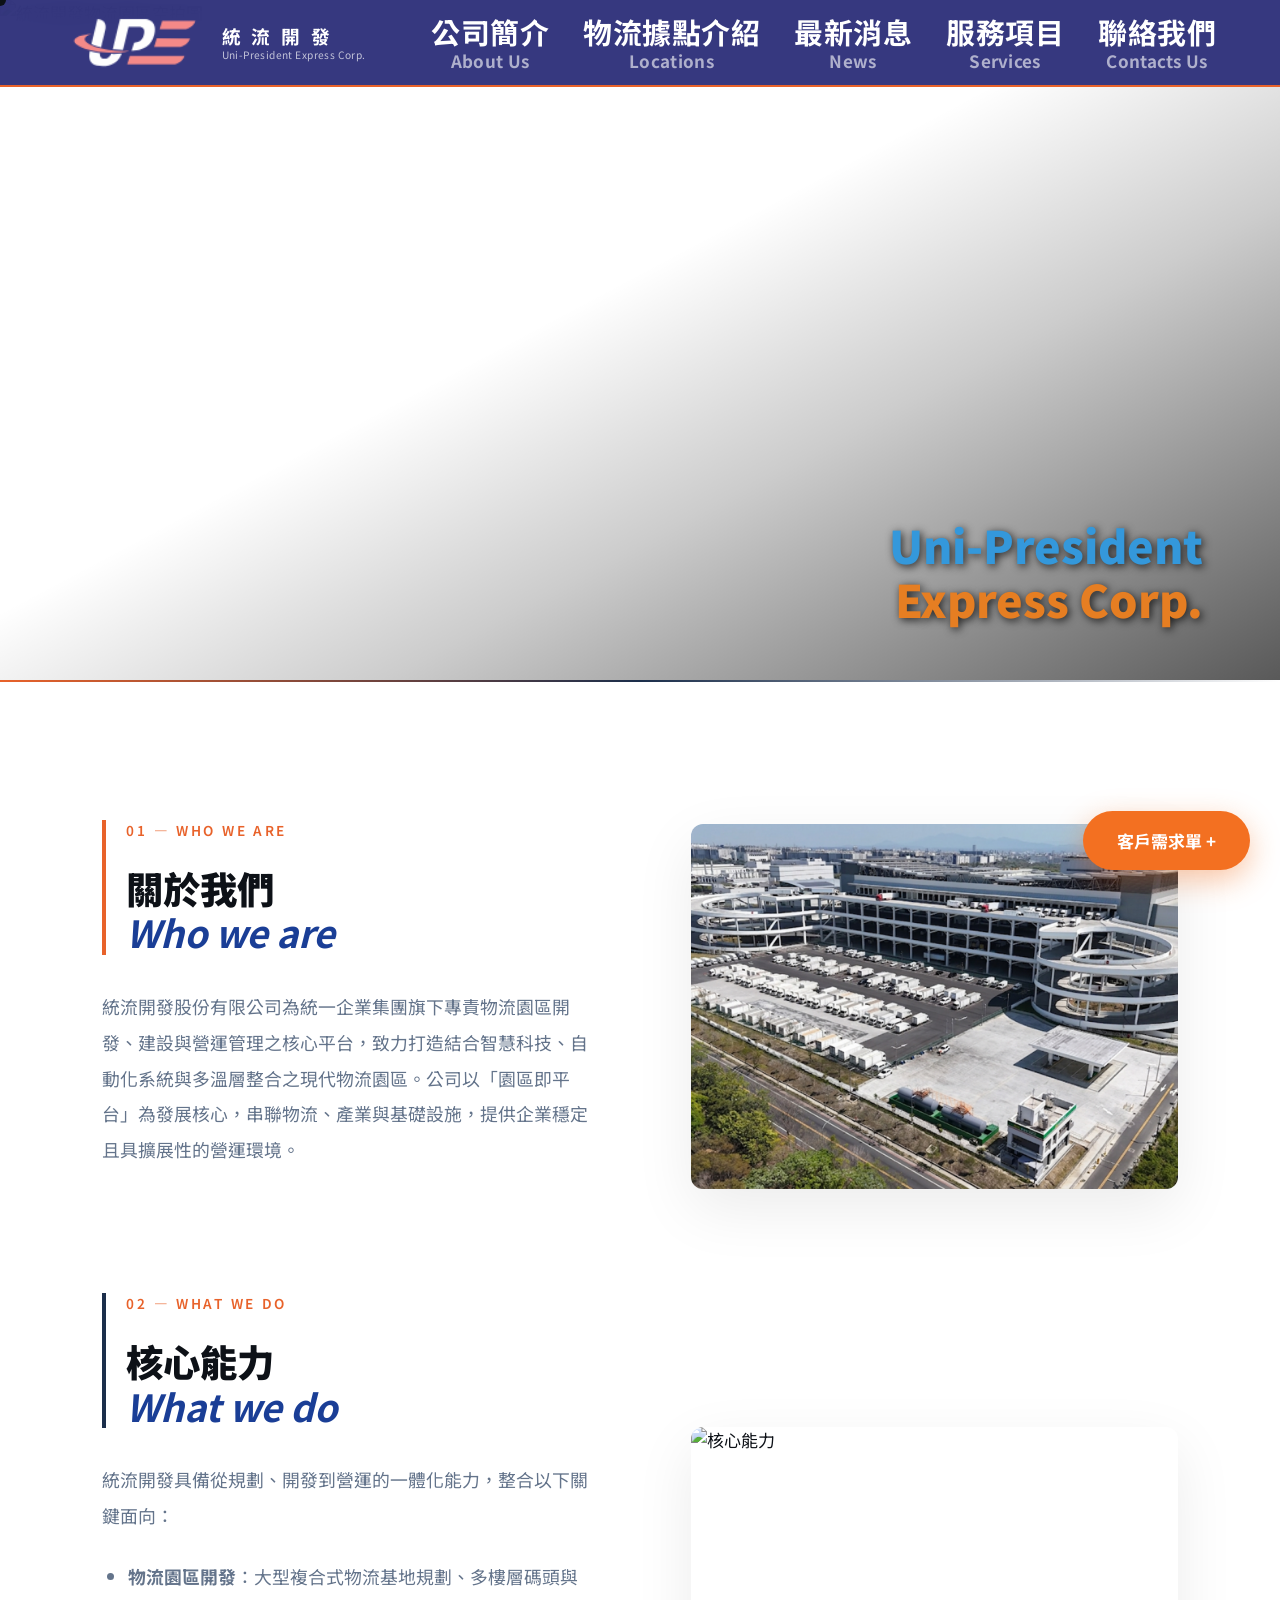
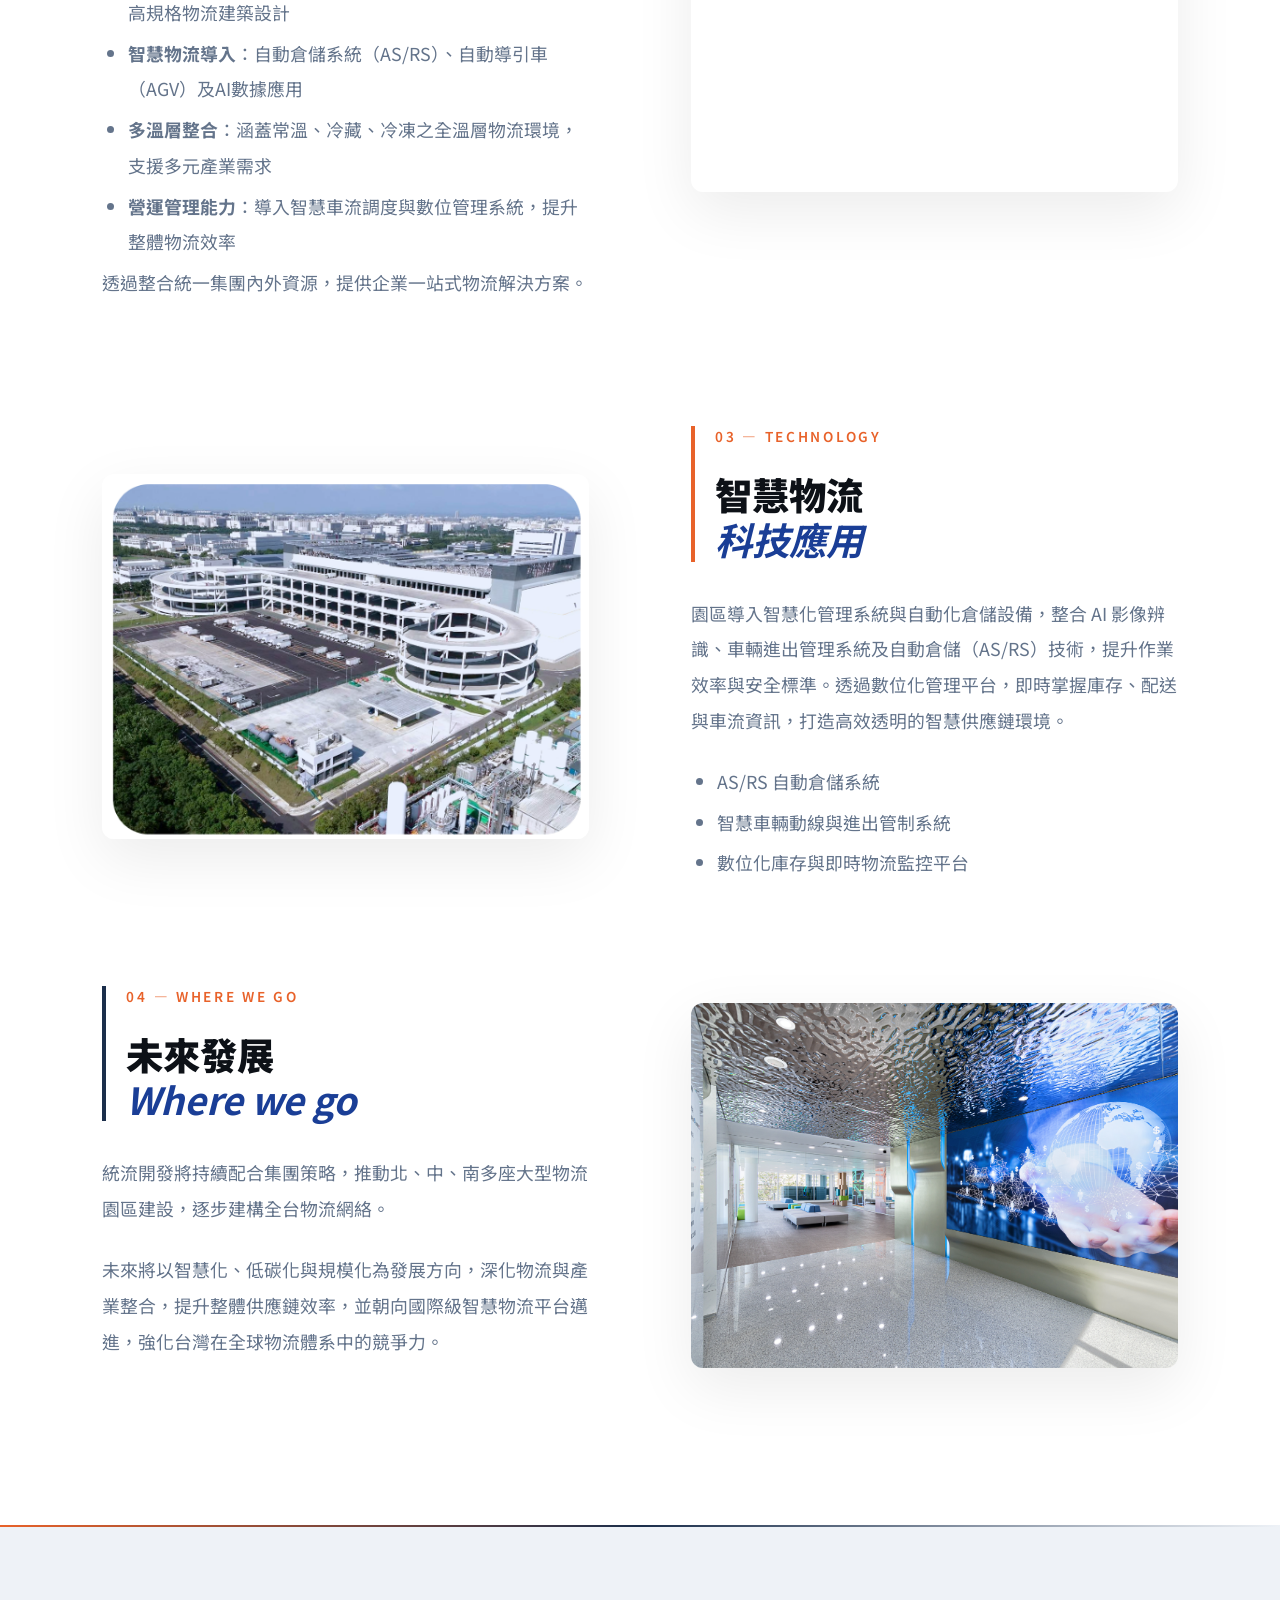
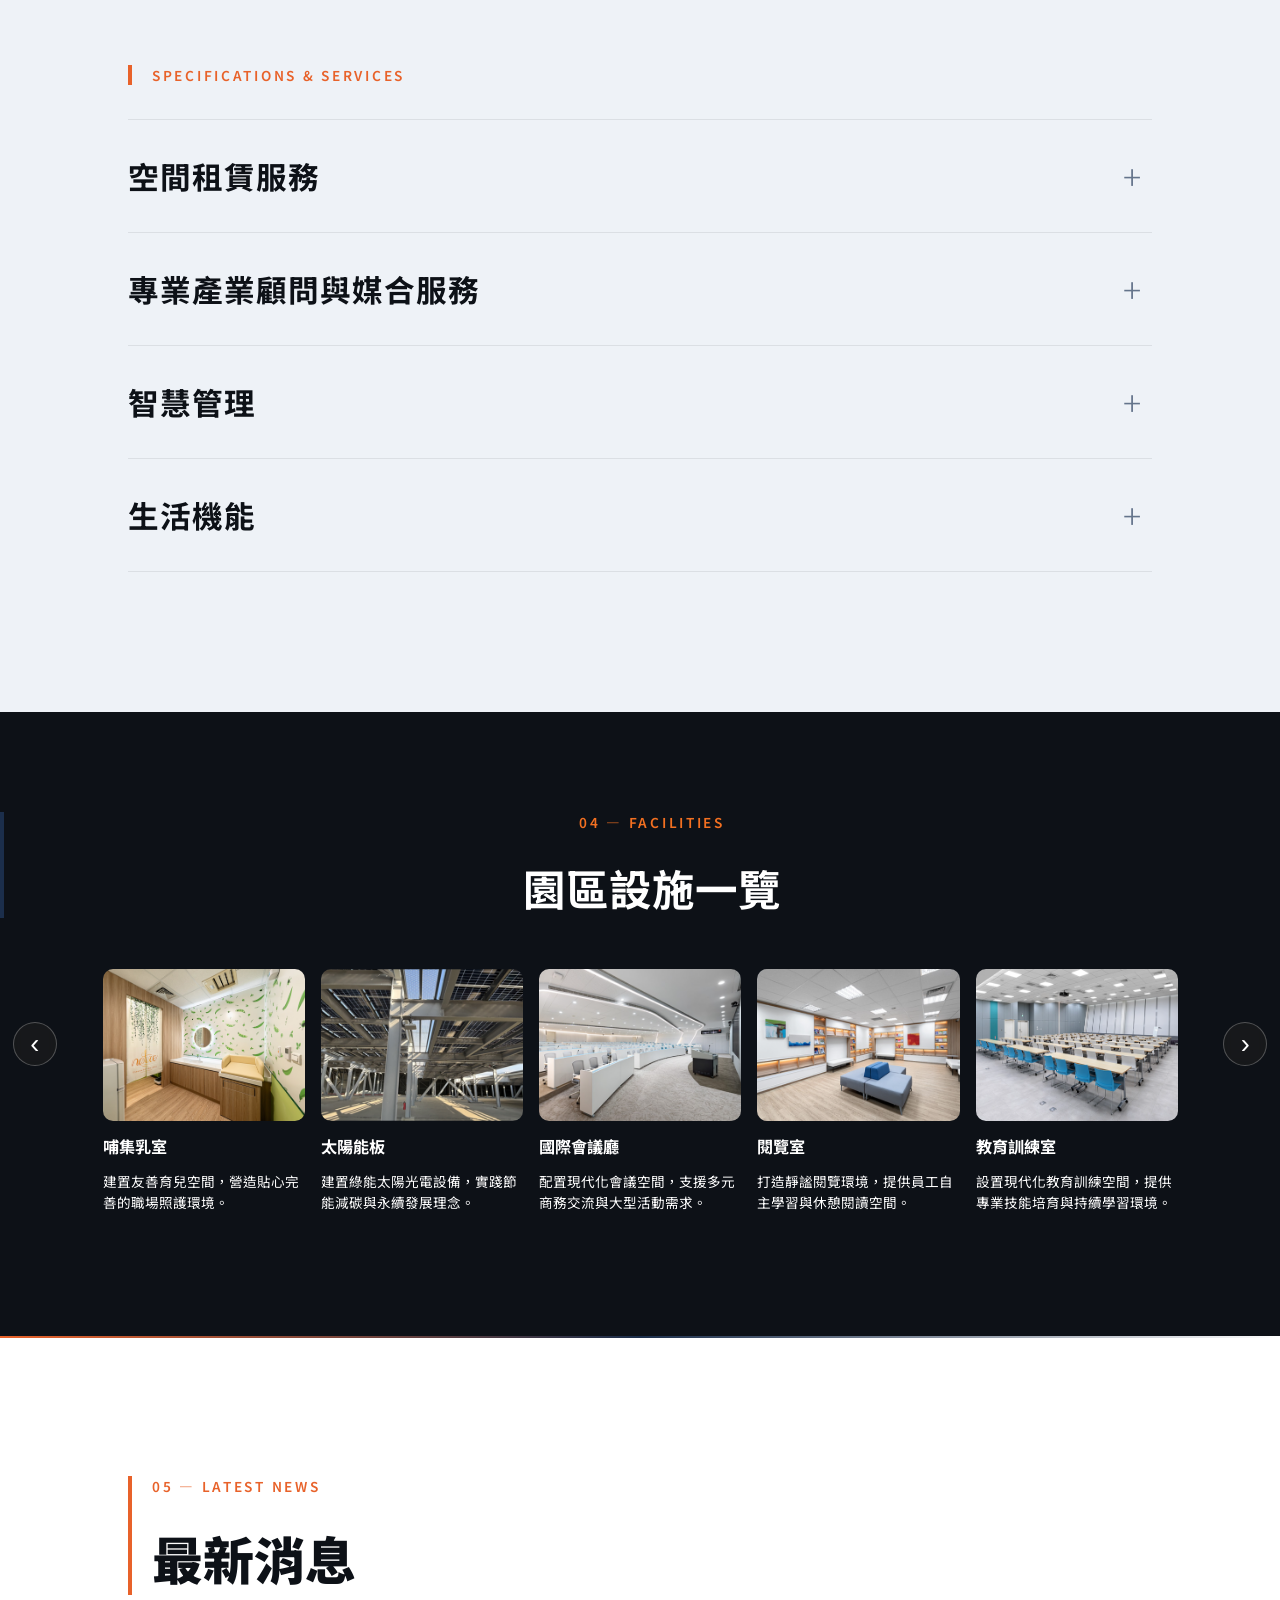
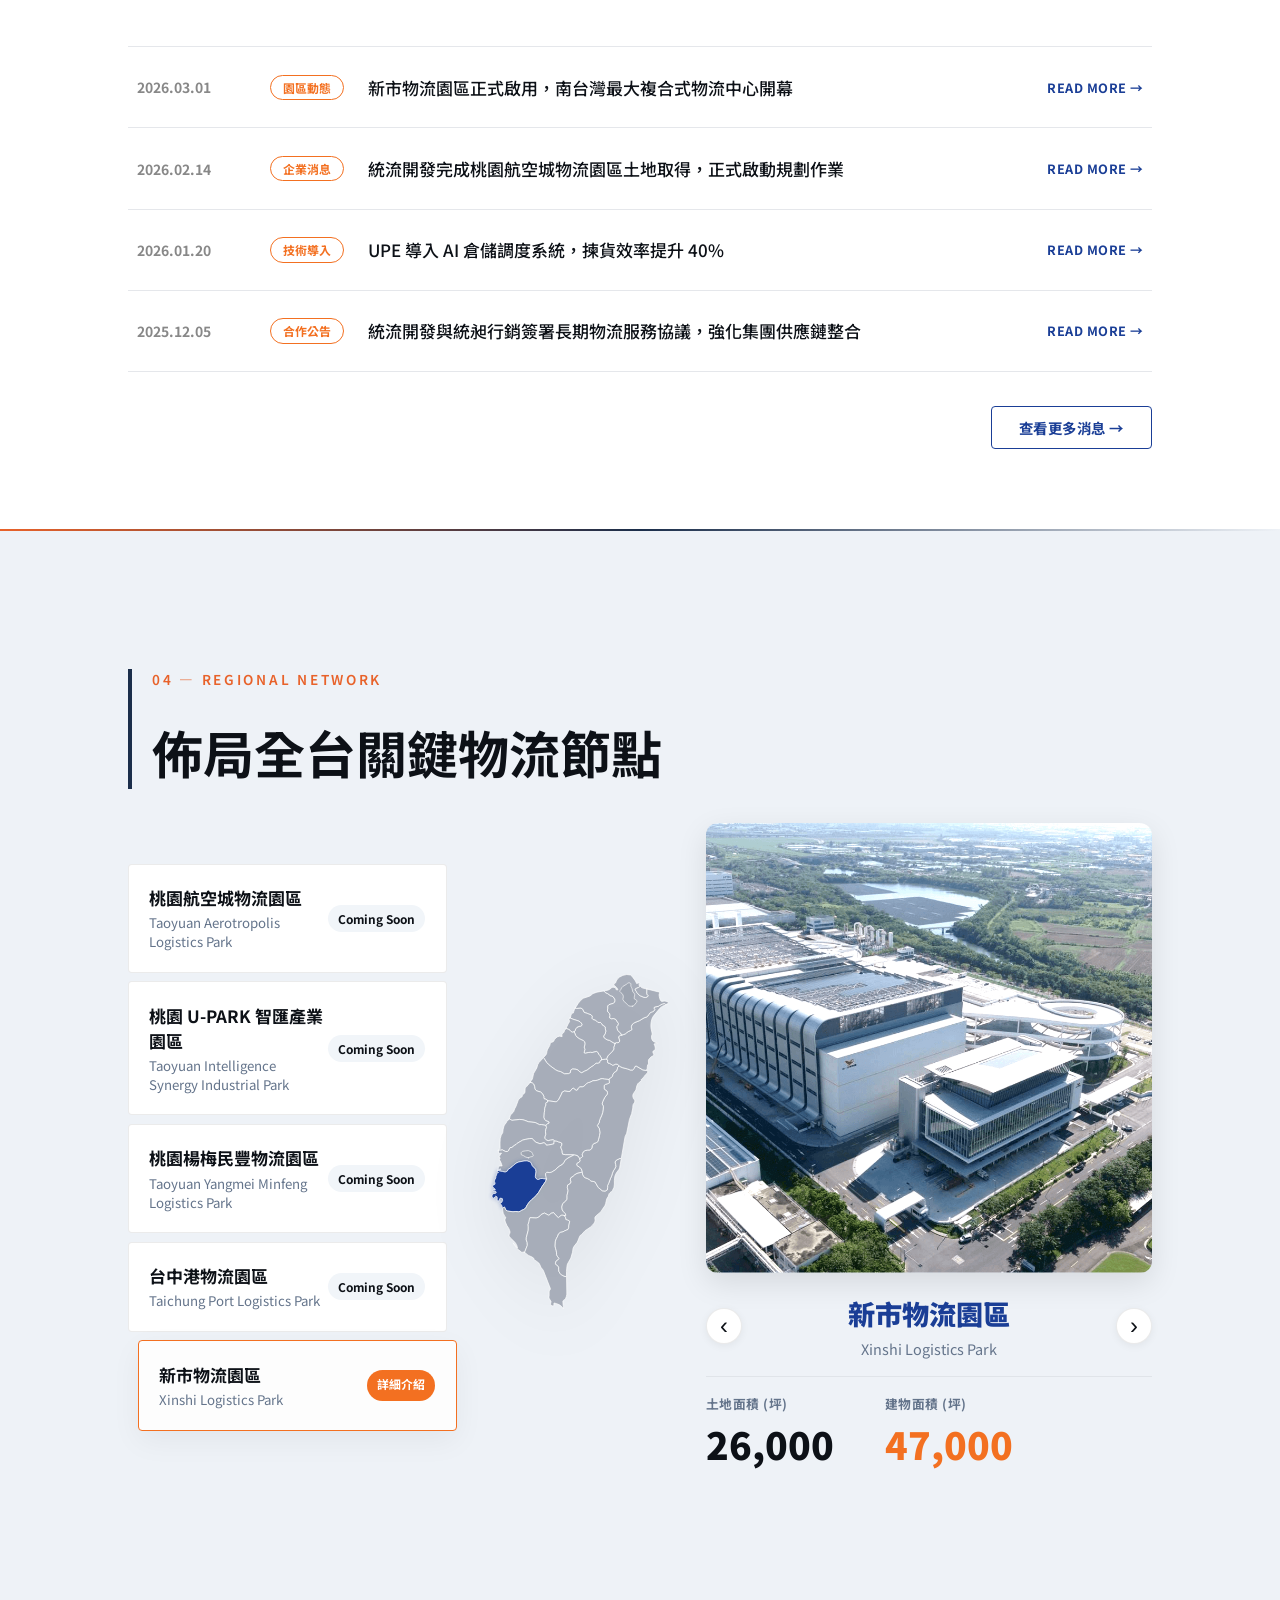
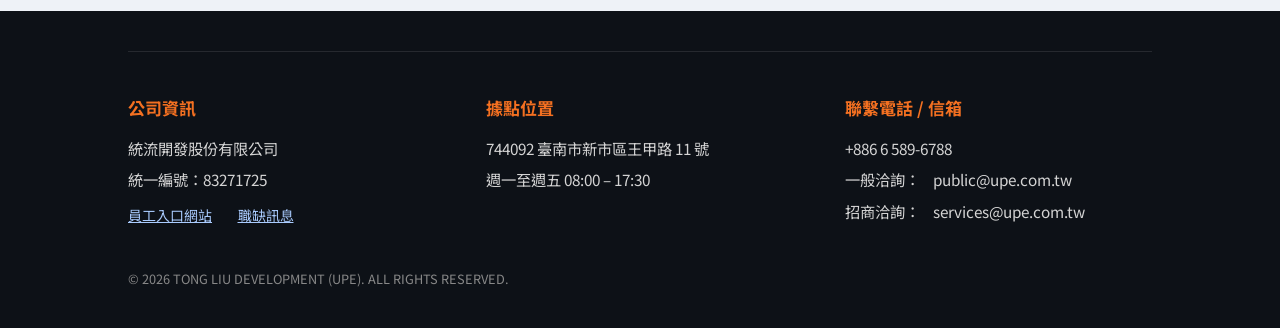
==== index.html @ 23292c6f "Hero: remove INTEGRATED LOGISTICS HUB title and left overlay Co-Authored-By: Claude Sonnet 4.6 <nore" ====
<!DOCTYPE html>
<html lang="zh-TW">
<head>
    <meta charset="UTF-8">
    <meta name="viewport" content="width=device-width, initial-scale=1.0">
    <title>統流開發 | TONG LIU LOGISTICS - 智慧物流地產領航者</title>
    <link rel="preconnect" href="https://fonts.googleapis.com">
    <link rel="preconnect" href="https://fonts.gstatic.com" crossorigin>
    <link href="https://fonts.googleapis.com/css2?family=Noto+Sans+TC:wght@300;400;500;700;900&display=swap" rel="stylesheet">
    <link rel="stylesheet" href="style.css">
</head>
<body>

    <div id="custom-cursor"></div>

    <nav>
        <div class="logo-container">
            <img src="images/logo2.png" alt="統流開發 UPE" class="logo-img">
            <div class="logo-text">
                <span class="logo-zh">統 流 開 發</span>
                <span class="logo-en">Uni-President Express Corp.</span>
            </div>
        </div>
        <div class="nav-menu" id="nav-menu">
            <a href="#about"><span class="nav-zh">公司簡介</span><span class="nav-en">About Us</span></a>
            <a href="#locations"><span class="nav-zh">物流據點介紹</span><span class="nav-en">Locations</span></a>
            <a href="#news"><span class="nav-zh">最新消息</span><span class="nav-en">News</span></a>
            <a href="#tech"><span class="nav-zh">服務項目</span><span class="nav-en">Services</span></a>
            <a href="#contact"><span class="nav-zh">聯絡我們</span><span class="nav-en">Contacts Us</span></a>
        </div>
        <button id="nav-toggle" class="nav-toggle" aria-label="開啟選單">
            <span></span>
            <span></span>
            <span></span>
        </button>
    </nav>

    <a href="https://forms.gle/your-google-sheet-link" target="_blank" class="floating-contact">客戶需求單 +</a>

    <main>
        <!-- 1. Hero — Full-Viewport Image + Right Title + Bottom Info Box -->
        <section class="hero">
            <img class="hero-bg" src="images/首頁大圖.png" alt="統流開發物流園區空拍圖">
            <div class="hero-overlay"></div>
            <!-- 品牌名：右下角 -->
            <div class="hero-brand reveal-up">
                <span class="hero-brand-uni">Uni-President</span>
                <span class="hero-brand-express">Express Corp.</span>
            </div>
        </section>

        <!-- 2. About — Editorial Alternating Left/Right Sections -->
        <section id="about">
            <div class="section-divider"></div>
            <div class="editorial-section editorial-01 reveal-up">
                <div class="editorial-text">
                    <div class="section-header sh-orange">
                        <span class="section-tag">01 — WHO WE ARE</span>
                        <h2>關於我們<br><span class="editorial-accent">Who we are</span></h2>
                    </div>
                    <p>統流開發股份有限公司為統一企業集團旗下專責物流園區開發、建設與營運管理之核心平台，致力打造結合智慧科技、自動化系統與多溫層整合之現代物流園區。公司以「園區即平台」為發展核心，串聯物流、產業與基礎設施，提供企業穩定且具擴展性的營運環境。</p>
                </div>
                <div class="editorial-image">
                    <img src="images/關於我們.png" alt="關於我們">
                </div>
            </div>

            <!-- 03 — 智慧整合物流園區 (text-left, image-right) -->
            <div class="editorial-section editorial-01 reveal-up" style="transition-delay:0.3s;">
                <div class="editorial-text">
                    <div class="section-header sh-blue">
                        <span class="section-tag">02 — WHAT WE DO</span>
                        <h2>核心能力<br><span class="editorial-accent">What we do</span></h2>
                    </div>
                    <p>統流開發具備從規劃、開發到營運的一體化能力，整合以下關鍵面向：</p>
                    <ul class="editorial-list">
                        <li><strong>物流園區開發</strong>：大型複合式物流基地規劃、多樓層碼頭與高規格物流建築設計</li>
                        <li><strong>智慧物流導入</strong>：自動倉儲系統（AS/RS）、自動導引車（AGV）及AI數據應用</li>
                        <li><strong>多溫層整合</strong>：涵蓋常溫、冷藏、冷凍之全溫層物流環境，支援多元產業需求</li>
                        <li><strong>營運管理能力</strong>：導入智慧車流調度與數位管理系統，提升整體物流效率</li>
                    </ul>
                    <p>透過整合統一集團內外資源，提供企業一站式物流解決方案。</p>
                </div>
                <div class="editorial-image">
                    <img src="images/核心能力.png" alt="核心能力">
                </div>
            </div>

            <!-- 04 — 智慧物流科技應用 (image-left, text-right) -->
            <div class="editorial-section editorial-02 reveal-up" style="transition-delay:0.3s;">
                <div class="editorial-image">
                    <img src="images/智慧物流科技應用.png" alt="智慧物流科技應用">
                </div>
                <div class="editorial-text">
                    <div class="section-header sh-orange">
                        <span class="section-tag">03 — TECHNOLOGY</span>
                        <h2>智慧物流<br><span class="editorial-accent">科技應用</span></h2>
                    </div>
                    <p>園區導入智慧化管理系統與自動化倉儲設備，整合 AI 影像辨識、車輛進出管理系統及自動倉儲（AS/RS）技術，提升作業效率與安全標準。透過數位化管理平台，即時掌握庫存、配送與車流資訊，打造高效透明的智慧供應鏈環境。</p>
                    <ul class="editorial-list">
                        <li>AS/RS 自動倉儲系統</li>
                        <li>智慧車輛動線與進出管制系統</li>
                        <li>數位化庫存與即時物流監控平台</li>
                    </ul>
                </div>
            </div>

            <!-- 05 — 永續與現代化設施 (text-left, image-right) -->
            <div class="editorial-section editorial-01 reveal-up" style="transition-delay:0.3s;">
                <div class="editorial-text">
                    <div class="section-header sh-blue">
                        <span class="section-tag">04 — WHERE WE GO</span>
                        <h2>未來發展<br><span class="editorial-accent">Where we go</span></h2>
                    </div>
                    <p>統流開發將持續配合集團策略，推動北、中、南多座大型物流園區建設，逐步建構全台物流網絡。</p>
                    <p>未來將以智慧化、低碳化與規模化為發展方向，深化物流與產業整合，提升整體供應鏈效率，並朝向國際級智慧物流平台邁進，強化台灣在全球物流體系中的競爭力。</p>
                </div>
                <div class="editorial-image">
                    <img src="images/未來發展.jpg" alt="未來發展">
                </div>
            </div>
        </section>

        <!-- 3. Philosophy — Accordion Specs List -->
        <section id="philosophy" class="accordion-section reveal-up">
            <div class="section-divider"></div>
            <div class="section-header sh-orange">
                <span class="section-tag">SPECIFICATIONS & SERVICES</span>
            </div>
            <div class="accordion-list">
                <div class="accordion-item">
                    <button class="accordion-header" type="button">
                        <span class="accordion-title">空間租賃服務</span>
                        <span class="accordion-icon">+</span>
                    </button>
                    <div class="accordion-body">
                        <ul class="editorial-list">
                            <li><strong>高規格倉儲空間：</strong>常溫、冷鏈、全溫層物流、自動化倉儲系統。</li>
                            <li><strong>企業辦公場域：</strong>行政總部、商務中心、辦公室。</li>
                        </ul>
                    </div>
                </div>
                <div class="accordion-item">
                    <button class="accordion-header" type="button">
                        <span class="accordion-title">專業產業顧問與媒合服務</span>
                        <span class="accordion-icon">+</span>
                    </button>
                    <div class="accordion-body">
                        <ul class="editorial-list">
                            <li><strong>建設諮詢顧問：</strong>廠辦營造規劃、諮詢。</li>
                            <li><strong>物流資源媒合：</strong>第三方物流服務。</li>
                            <li><strong>一站式建置顧問：</strong>客製化倉儲需求媒合可使用倉儲。</li>
                        </ul>
                    </div>
                </div>
                <div class="accordion-item">
                    <button class="accordion-header" type="button">
                        <span class="accordion-title">智慧管理</span>
                        <span class="accordion-icon">+</span>
                    </button>
                    <div class="accordion-body">
                        <ul class="editorial-list">
                            <li><strong>智慧通行：</strong>全區導入 AI 車牌辨識系統，確保物流運輸高效流暢。</li>
                            <li><strong>智能監管：</strong>數位化中控系統，即時掌控園區每一處安全細節。</li>
                            <li><strong>綠色移動：</strong>配置電動車停車格。</li>
                            <li><strong>再生電力：</strong>太陽能板設置，邁向能源轉型目標。</li>
                        </ul>
                    </div>
                </div>
                <div class="accordion-item">
                    <button class="accordion-header" type="button">
                        <span class="accordion-title">生活機能</span>
                        <span class="accordion-icon">+</span>
                    </button>
                    <div class="accordion-body">
                        <ul class="editorial-list">
                            <li><strong>活力食尚：</strong>環境優美員工生活區、閱覽室、運動休閒室。</li>
                            <li><strong>24H 便利補給：</strong>7-11 超商、智販機。</li>
                            <li><strong>會議室：</strong>多功能會議空間。</li>
                        </ul>
                    </div>
                </div>
            </div>
        </section>

        <!-- 5. Facility Carousel -->
        <section id="tech" class="tech-gallery">
            <div class="section-header sh-blue">
                <span class="section-tag">04 — FACILITIES</span>
                <h2>園區設施一覽</h2>
            </div>
            <div class="facility-carousel">
                <button class="fac-nav fac-prev" type="button" id="facPrev" aria-label="上一張">&#8249;</button>
                <div class="facility-viewport">
                    <div class="facility-track" id="facilityTrack">
                        <div class="facility-slide">
                            <img src="images/員工生活區.png" alt="員工生活區">
                            <h4>員工生活區</h4>
                            <p>打造寬敞舒適共享餐飲空間，滿足園區員工多元用餐與休憩需求。</p>
                        </div>
                        <div class="facility-slide">
                            <img src="images/哺集乳室.png" alt="哺集乳室">
                            <h4>哺集乳室</h4>
                            <p>建置友善育兒空間，營造貼心完善的職場照護環境。</p>
                        </div>
                        <div class="facility-slide">
                            <img src="images/太陽能板.png" alt="太陽能板">
                            <h4>太陽能板</h4>
                            <p>建置綠能太陽光電設備，實踐節能減碳與永續發展理念。</p>
                        </div>
                        <div class="facility-slide">
                            <img src="images/國際會議廳.png" alt="國際會議廳">
                            <h4>國際會議廳</h4>
                            <p>配置現代化會議空間，支援多元商務交流與大型活動需求。</p>
                        </div>
                        <div class="facility-slide">
                            <img src="images/閱覽室.png" alt="閱覽室">
                            <h4>閱覽室</h4>
                            <p>打造靜謐閱覽環境，提供員工自主學習與休憩閱讀空間。</p>
                        </div>
                        <div class="facility-slide">
                            <img src="images/教育訓練室.png" alt="教育訓練室">
                            <h4>教育訓練室</h4>
                            <p>設置現代化教育訓練空間，提供專業技能培育與持續學習環境。</p>
                        </div>
                    </div>
                </div>
                <button class="fac-nav fac-next" type="button" id="facNext" aria-label="下一張">&#8250;</button>
            </div>
        </section>

        <!-- NEWS — Latest News -->
        <section id="news" class="news-section">
            <div class="section-divider"></div>
            <div class="section-header sh-orange">
                <span class="section-tag">05 — LATEST NEWS</span>
                <h2 class="news-heading reveal-up">最新消息</h2>
            </div>
            <ul class="news-list">
                <li class="news-item reveal-up">
                    <a href="news.html#n1" class="news-row">
                        <span class="news-date">2026.03.01</span>
                        <span class="news-tag-pill">園區動態</span>
                        <span class="news-title">新市物流園區正式啟用，南台灣最大複合式物流中心開幕</span>
                        <span class="news-link">READ MORE →</span>
                    </a>
                </li>
                <li class="news-item reveal-up" style="transition-delay:0.05s;">
                    <a href="news.html#n2" class="news-row">
                        <span class="news-date">2026.02.14</span>
                        <span class="news-tag-pill">企業消息</span>
                        <span class="news-title">統流開發完成桃園航空城物流園區土地取得，正式啟動規劃作業</span>
                        <span class="news-link">READ MORE →</span>
                    </a>
                </li>
                <li class="news-item reveal-up" style="transition-delay:0.10s;">
                    <a href="news.html#n3" class="news-row">
                        <span class="news-date">2026.01.20</span>
                        <span class="news-tag-pill">技術導入</span>
                        <span class="news-title">UPE 導入 AI 倉儲調度系統，揀貨效率提升 40%</span>
                        <span class="news-link">READ MORE →</span>
                    </a>
                </li>
                <li class="news-item reveal-up" style="transition-delay:0.15s;">
                    <a href="news.html#n4" class="news-row">
                        <span class="news-date">2025.12.05</span>
                        <span class="news-tag-pill">合作公告</span>
                        <span class="news-title">統流開發與統昶行銷簽署長期物流服務協議，強化集團供應鏈整合</span>
                        <span class="news-link">READ MORE →</span>
                    </a>
                </li>
            </ul>
            <div class="news-more-wrap">
                <a href="news.html" class="news-more-btn">查看更多消息 →</a>
            </div>
        </section>

        <!-- 6. Locations (moved: after tech, before links) -->
        <section id="locations">
            <div class="section-divider"></div>
            <div class="section-header sh-blue">
                <span class="section-tag">04 — Regional Network</span>
                <h2 class="reveal-up" style="font-size:3rem;margin-top:0.5rem;margin-bottom:2rem;">佈局全台關鍵物流節點</h2>
            </div>

            <div class="locations-container">
                <!-- 左欄：園區列表 -->
                <div class="location-list reveal-up">
                    <div class="park-card" data-region="north" data-city="taoyuan">
                        <div class="park-name">
                            <h4>桃園航空城物流園區</h4>
                            <span class="park-en">Taoyuan Aerotropolis Logistics Park</span>
                        </div>
                        <div class="badge">Coming Soon</div>
                    </div>
                    <div class="park-card" data-region="north" data-city="taoyuan">
                        <div class="park-name">
                            <h4>桃園 U-PARK 智匯產業園區</h4>
                            <span class="park-en">Taoyuan Intelligence Synergy Industrial Park</span>
                        </div>
                        <div class="badge">Coming Soon</div>
                    </div>
                    <div class="park-card" data-region="north" data-city="taoyuan">
                        <div class="park-name">
                            <h4>桃園楊梅民豐物流園區</h4>
                            <span class="park-en">Taoyuan Yangmei Minfeng Logistics Park</span>
                        </div>
                        <div class="badge">Coming Soon</div>
                    </div>
                    <div class="park-card" data-region="central" data-city="taichun">
                        <div class="park-name">
                            <h4>台中港物流園區</h4>
                            <span class="park-en">Taichung Port Logistics Park</span>
                        </div>
                        <div class="badge">Coming Soon</div>
                    </div>
                    <a href="#park-detail-section" class="park-card active" data-region="south" data-city="tainan">
                        <div class="park-name">
                            <h4>新市物流園區</h4>
                            <span class="park-en">Xinshi Logistics Park</span>
                        </div>
                        <div class="badge highlight">詳細介紹</div>
                    </a>
                </div>

                <!-- 中欄：台灣地圖 -->
                <div class="map-wrapper reveal-up" style="transition-delay:0.2s;">
                    <svg id="taiwan-svg" viewBox="460 260 400 710" xmlns="http://www.w3.org/2000/svg">
                        <!-- 桃園市 -->
                        <path class="region-path north" data-region="north" data-city="taoyuan" data-id="TWTAO" d="M657.2 325.1l6.4-10.3 5-5.9 5.2-4.4 13.2-4.4 3.1-1.9 2.7-2.4 3.3-1.8 6.4-2.3 14.5-2.6 3 3.3 4.6 2.2 3.4 2.2 2.3 2.1 2.9 0.7 3.1 1.6 3.7 5.4 0.3 2.9-0.7 3-2.4 2.5-9.4 2.8-2.7 2.9 0.2 4.5-0.8 4.1 0.8 3.7 3.8 3.7 0.8 3.7-1 4.8 3.7 2.1 5.3-0.3 3.7 1.4 6 8.9-1 3.8-2.3 2.7 0.6 3.7 1 4.1 6.4 6 1.8 4-2.2 0.6-3.9 2.8 2.3 9-1.6 2.7-2.5 1-2.3-0.5-2.9 1.1-0.3 1.1-3.5-1.5-5.2-3-2.9-2.1-4-0.7-4.5-2.6-3.7-2.9-0.4-3.1 3.3-4.7 1.4-5.6-1.2-5.2-0.2-3.6-2.5-1.9-3.1-1.6-1.9-3.3-2.4-2.5-2.8 0.2-2.8-0.5-2.2-2.2-3-2.2-4.8-1.5-2.4-2.7 0.8-4.2-2.6-3-4.9-1.6-3-1.4-3.1-0.9-3.6-1.4-2.9-6.3-3.3-2.2-9.8 0.7-2.3-0.8z"/>
                        <path class="region-path north" data-region="north" data-id="TWHSQ" d="M657.2 325.1l2.3 0.8 9.8-0.7 3.3 2.2 2.9 6.3 3.6 1.4 3.1 0.9 3 1.4 4.9 1.6 2.6 3-0.8 4.2 2.4 2.7 4.8 1.5 3 2.2 2.2 2.2 2.8 0.5 2.8-0.2 2.4 2.5 1.9 3.3 3.1 1.6 2.5 1.9 0.2 3.6 1.2 5.2-1.4 5.6-3.3 4.7 0.4 3.1 3.7 2.9 4.5 2.6 4 0.7 2.9 2.1 5.2 3 3.5 1.5-1.7 4.7-1 3.4 0.4 3.2-2.7 4.2-10.1 10.2-3.1 7.5-2-0.5-7.7 0.7-0.5 0.4-0.5-3.5-3.3-5.6-2.3-2.4-1-3.1-3.6-2.9-9.1 2.3-3.4-0.4-4.9 0.4-5.5 1.5-3-0.7 0.7-3.7 0.9-3.3-0.7-2.9-0.7-2.1 0.7-2.3 0.5-2.4 0.3-2.8-0.6-3.8-2.7-2.4-8.8-4.2-4.3-3.2-2.8-3.2-3.2-8 1.8-2.2 1.6-4.1 2.5-3.1 4.2-1.7 3.7-0.6 1.7-1 0.7-2.7-1.3-2.6-2.8-2.8-3.9-2-10.9-3.5-6-2.6 0.1-0.1 1.1-1.6 0.4-2.7 0.6-2.1 1.5-2.1 1.9-1.6 1.8-0.6-0.1-0.9 0.5-2.1 1.6-4.4 1.5-2.3z"/>
                        <path class="region-path north" data-region="north" data-id="TWHSZ" d="M646.3 345.6l6 2.6 10.9 3.5 3.9 2 2.8 2.8 1.3 2.6-0.7 2.7-1.7 1-3.7 0.6-4.2 1.7-2.5 3.1-1.6 4.1-1.8 2.2-0.2 0.2-3.3 0.8-3.1-1.3-2-2.7-3-1.9-5-1.9 0.8-3 4-8.2 1.6-2.1 0.5-1.2 0-1.2-0.5-1.3-0.8-1.6 1.1-2.2 1.2-1.3z"/>
                        <path class="region-path central" data-region="central" data-id="TWMIA" d="M655 374.5l3.2 8 2.8 3.2 4.3 3.2 8.8 4.2 2.7 2.4 0.6 3.8-0.3 2.8-0.5 2.4-0.7 2.3 0.7 2.1 0.7 2.9-0.9 3.3-0.7 3.7 3 0.7 5.5-1.5 4.9-0.4 3.4 0.4 9.1-2.3 3.6 2.9 1 3.1 2.3 2.4 3.3 5.6 0.5 3.5-2.7 1.9-1.3 4-3.5 1.5-3.9-0.1-3 2.2-3.3 3.1-4.2 2.4-8.4 6.6-4.9 2-6.4 3.5-3.9-1.6-3.6-4-4.4-1.7-7.1-0.6-4 2.4-0.6 5.3-3.7 2-8.8 0.5-8.4-4.8-4.7-0.9-5.3-2.6-10.9-8-4.5-3.9-3.4-3.6-6.6-10.3 5.2-5.8 1.3-2.9 0.7-4.8 1.5-4 4.3-7.5 1.2-4.5 1.1-2 4.8-1.4 1.4-1.5 0.8-1.9 1-1.8 3-3.2 3.4-2.4 4-1.1 5.2 1-0.7-3.9 1.9-2.7 2.7-2.7 1.3-4.2 0.6-1.3 2.6-1.3 0.3-0.9 5 1.9 3 1.9 2 2.7 3.1 1.3 3.3-0.8 0.2-0.2z"/>
                        <!-- 台中市 -->
                        <path class="region-path central" data-region="central" data-city="taichun" data-id="TWTXG" d="M712.3 433.2l0.5-0.4 7.7-0.7 2 0.5 2.6 0.8-0.5 4 1.1 2.6 3.5 0.8 3.2 1.9 2.7 1.8 2.8-0.4 3.4-1.7 3.6 0 4.2 3.4-3.4 3.5-0.3 3-1.7 4.5-5.4 3.4-2.2 3.6-0.9 3.7-2.2 2.7-2.5 1.3-0.9 1.4-2 1.5-9.6-0.9-3.4-0.8-3.4 0.2-8 3.2-4.5 0.7-4.4 0.2-6.4 3.3-3.2 0.6-3.6 2.1-5.7 5.5-3.6 1.4-4.8-0.1-3.4 2.8-1.9 3.9-2.5 0.7-6.4-4.8-2.2 1.4-4.2 5.5-4.3 0.2-7.3-1.1-4.6 2.2-2.7 6.1-5.4 10.4-3.6 3.4-3 0.5-13-1.8-3-0.1-0.1-1-3.9-2.6-3.1-0.5-0.9-2.5 0-2.8-1.4-2.9-2.3-3.6-3.2-2.6-8.5-2.5-3.3-3.9-0.7-5.5-1.9-4.6-2.9-2.5-4.2-1.3 0.5-0.6 0.5-2.4 2.4-1.9 1.6-4.7 1.9-8.8 6.7-11.7 2.1-7.1 2.4-4 9.6-10.6 6.6 10.3 3.4 3.6 4.5 3.9 10.9 8 5.3 2.6 4.7 0.9 8.4 4.8 8.8-0.5 3.7-2 0.6-5.3 4-2.4 7.1 0.6 4.4 1.7 3.6 4 3.9 1.6 6.4-3.5 4.9-2 8.4-6.6 4.2-2.4 3.3-3.1 3-2.2 3.9 0.1 3.5-1.5 1.3-4 2.7-1.9z"/>
                        <path class="region-path central" data-region="central" data-id="TWCHA" d="M563.1 480.3l4.2 1.3 2.9 2.5 1.9 4.6 0.7 5.5 3.3 3.9 8.5 2.5 3.2 2.6 2.3 3.6 1.4 2.9 0 2.8 0.9 2.5 3.1 0.5 3.9 2.6 0.1 1 0 2.6-3.1 1.1-0.9 2.1 0.4 2.9-1.4 3.3-1.2 3.9-0.1 4.1-0.8 4.7-0.7 9.7 1.5 4.5 2.6 2.4 2.8 1 4.1 2.1-0.7 2.5-2.8 1.1-1.8 1.7-1.7 1.1-0.7 0.5-8.7-1.7-4.2 0.1-8.7-4.4-14.2-1.6-8.4-3.2-4.8-1.3-5.4-0.3-15.9 1.9-5.5-3.2 0.6-1 1.1-5.1 0.9-2.1 5.1-4.9 1.5-2.1 1.9-5.6 3-5.6 4.2-11.6 1.9-3.3 2.2-2.2 1.8-1.2 1.5-0.8 1.2-1 0.4-2.2 0.9-2 3.7-2.9 0.8-2.2 0.4-7.2 0.7-2 1.9-1.9 8.2-9.5z"/>
                        <path class="region-path central" data-region="central" data-id="TWYUN" d="M519.2 556.7l5.5 3.2 15.9-1.9 5.4 0.3 4.8 1.3 8.4 3.2 14.2 1.6 8.7 4.4 4.2-0.1 8.7 1.7 0.7-0.5 1.4 5.2-1.5 3.4-0.7 5.2 0.7 5.5-1.3 3.7-0.7 4.2 2.8 3.4 4.2 1.8 4.9-1.5 6-0.6 1.9 2.5-0.4 0-0.3 3.6 0 2.5-2.8 0.9-8.4 1.7-4.6 0.5-1.7-2.9-3.4-2.4-6 1.7-2.7 0.4-9.1-3.3-3.6-4.2-3.8-3.4-4.9 0.3-9.1 1.7-5.2 1.4-11.8 6.8-2.7 2.7-3.2 1.7-5 4.1-3.9 0.6-1.4 2.2-1.3 3.5-2.8 2.3-4.4-0.1-6-3.3-7.6 0.8-0.1 0.1-0.7 0 3.4-3.7-0.2-11.8 0.5-8.9 2-7 3.2-5.6 0.9-7.2 1.7-6.3 0.9-2.2 4.4-5.8 0.7-2 0.6-1.1 4-3.1 0.6-1.2z"/>
                        <path class="region-path south" data-region="south" data-id="TWCYQ" d="M496.5 622.6l0.7 0 0.1-0.1 7.6-0.8 6 3.3 4.4 0.1 2.8-2.3 1.3-3.5 1.4-2.2 3.9-0.6 5-4.1 3.2-1.7 2.7-2.7 11.8-6.8 5.2-1.4 9.1-1.7 4.9-0.3 3.8 3.4 3.6 4.2 9.1 3.3 2.7-0.4 6-1.7 3.4 2.4 1.7 2.9 4.6-0.5 8.4-1.7 2.8-0.9 0-2.5 0.3-3.6 0.4 0 4.4 0.5 4.8 1.9 3 0.8 3.7 2.1-0.3 3.8-2.1 3.7 0.9 3.4 1.9 4.7 0.3 4.2 0.8 2.8 5.5 1 18.4 0.1 0.6 0.2-13.3 6.8-6.1 4.8-2.5 4.9-3.1 3.7-5.5 3.1-5.8 4.4-3.2 3.8-8.9 5.3-4.2 0.4-4.9-0.5-2.6 2.6-0.1 3.5 1 3.3 0.7 4.8-6-0.7-2.7-0.8-3.6 0.5-3.8 1.7-2.7 0-3.3-2.5-1.1-3.3 1.2-10.3-0.7-5.4-7.1-7.3-1.3-3.6-1.5-3.1-2.9-1.7-5.1-1.7-6.1 0.3-11 2.1-5.6 2.5-4.4 3.3-3.4 3.4-4.8 3.7-4.1 2.6-1.8 3.6-4.5 2-5.3-1.3-6.3-1-3.8-1.4 2.8-0.2 2.3-1 1 0.3-0.6-2.3-1.6 1.2-1.3-0.4-1.8-0.1 0-2.3 1.8-4.1 2.6-0.2 3.9 0-2.6-7.5-3.1-5.8 1.4-2.6 0-1.4-2.2-1.1 0.3-1.2 1.3-1.5 0.6-1.9 3-3.8-6.2 0.4-0.2-6.3z"/>
                        <!-- 台南市 -->
                        <path class="region-path south" data-region="south" data-city="tainan" data-id="TWTNN" d="M495.1 664.4l3.8 1.4 6.3 1 5.3 1.3 4.5-2 1.8-3.6 4.1-2.6 4.8-3.7 3.4-3.4 4.4-3.3 5.6-2.5 11-2.1 6.1-0.3 5.1 1.7 2.9 1.7 1.5 3.1 1.3 3.6 7.1 7.3 0.7 5.4-1.2 10.3 1.1 3.3 3.3 2.5 2.7 0 3.8-1.7 3.6-0.5 2.7 0.8 6 0.7-1.6 4.8-7.5 10.9-7.2 12.2-4.7 6-5.4 5.3-4.6 3.9-4.5 4.6-3.8 5.1-2.1 3.7-1.7 4-4.6 3.2-4.6 1.9-2.6 1.8-3 1.1-6.1-0.7-5.9 0.6-11.3-1.6-3.5-1.8-2.8-6.2-0.1-0.3-4.5 2.6-0.7-4.5-1.3-2.6-2.8-2.8 3.5-2.5 1.9-4.3-0.8-3.8-4.6-0.7-0.8 1.4-0.8 2.4-1.3 1.9-2.4-0.1-0.9-1.6 0.3-5-0.5-1.8-3-1.3-1.6 1.5-1.4 2.1-1.9 0.5-2.1-1.8-0.6-2.5 0.5-2.4 0.9-1.7 2.1-1.1 2.7-0.4 2.2-0.7 0.7-2.2-1-1.1-6.7-1.7 0-1.4 5.6 0-0.5-1.9-3.1-2.7-2-2.3 0.5-2.9 1.8-1 1.9-0.7 1-1.8-0.6-2.8-1-2.3 0.7-2.2 1-2.6 1.6-1.9-0.3-1.7 0.3-1.6 2.4-6.5 1.2-1.2 1.8-0.5-2.7-1.8 1.2-2.9z"/>
                        <path class="region-path south" data-region="south" data-id="TWKHH" d="M596.8 682.8l-0.7-4.8-1-3.3 0.1-3.5 2.6-2.6 4.9 0.5 4.2-0.4 8.9-5.3 3.2-3.8 5.8-4.4 5.5-3.1 3.1-3.7 2.5-4.9 6.1-4.8 13.3-6.8 3.2 0.7 4.2 1.6 3 4.2 0.5 1.5 1.4 4.2-2.2 3.5-4 1.8-1 2.3 0.7 2.9 4 2.6 4.6 3.7 2 5.5 0.2 1.8-11.2 2.8-4.7 2.9-2.9 2.8-5.6 3.7-0.6 4.1 1.6 4.3-1.9 3.5-5.3 2.9-0.7 5 1.6 7.1-2.2 9.5 0 8.1-3.1 4.2-6.2 5.3-1.7 7 1 5.9 2.2 3.3 4.4 4.6 0.9 3.5-2.8 0.4-3.8-0.7-3.1 0.2-6.1 4.8-4.3-4-5.4-6.4-5.2 1.3-4.8 4.3-9.4-4.8-6.8 3.2-4.6 5.1-5.7 2.1-12.9-0.8-1.3 3.5-0.9 5.2-1.9 5.7 0.4 5-0.1 6.9-4 15.3-0.2 5.1 2 5.4 0.3 5.9-5.8 14.8-1.9-0.8-1.1 0-1.4 0.5-1.5 0.1-9.4-7.4-8.8-12.4 9.2 11.1-1-5.2-1.6-2.9-1.2-2.3-3.8-4.4-6.5-6-2.5-3.1-1.2-3.4 1.6-3.3 0.8-3-1.1-4.1-1.9-4.1-3.6-5.5-3.3-7.4-0.7-3.3 0-2.1 1.1-2.6 0.3-1.7-0.4-0.9-1-0.7-0.9-0.9-0.4-1.7-2.1-3.5-0.5-1.4-1.6-9.9 4.5-2.6 0.1 0.3 2.8 6.2 3.5 1.8 11.3 1.6 5.9-0.6 6.1 0.7 3-1.1 2.6-1.8 4.6-1.9 4.6-3.2 1.7-4 2.1-3.7 3.8-5.1 4.5-4.6 4.6-3.9 5.4-5.3 4.7-6 7.2-12.2 7.5-10.9 1.6-4.8z"/>
                        <path class="region-path south" data-region="south" data-id="TWPIF" d="M551.1 836.2l5.8-14.8-0.3-5.9-2-5.4 0.2-5.1 4-15.3 0.1-6.9-0.4-5 1.9-5.7 0.9-5.2 1.3-3.5 12.9 0.8 5.7-2.1 4.6-5.1 6.8-3.2 9.4 4.8 4.8-4.3 5.2-1.3 5.4 6.4 4.3 4 6.1-4.8 3.1-0.2 3.8 0.7 2.5 4.7 0.5 3.5 3.9 1 4 2.6-2 9.9-0.1 3.8-1.5 3.5-7 3-3.5 2-5.5 1.2-3.9 3.2-1.7 4.7-2.6 4.8-2.2 5.4-0.6 10.6 0.9 4.7 1.4 4.4 0.8 5.1 0 3.8 1.9 3.7 3.3 4-1.8 2.7-3.8 2.3-1.5 2.8-0.4 3.3 2 2.8 2.4 1.2 2.3 3.2-0.1 4.1 0.4 4.4 2.3 4.3 3.3 3.5 7.4 3.4 3.2-0.3 0.6 37.2-1.1 5.3-1.8 4.3-2.4 1.8-2.9 2.7 0.1 6 1 6.6-0.2 4.2-3.3-4.9-4.9-3.7-5.7-2.5-5.7-1.4-0.2 4.7-1.7 1.7-2.4-0.6-2.7-2.2-0.1-1.7 0.9-5-4-6.7-0.3-1.8 0-1.4 0.3-2.4 0-7.7 0.4-2.3 1.8-2.5 0.4-2.2-14.4-37.2-1.1-2.1-4-4.9-3.2-7.1-1.4-2.1-5.9-4.6-2.3-1.3-0.8-0.3-0.8-0.6-0.7-2.6-0.5-1-3.1-2.1-7.3-3.4-3.2-2.3-3.5-3-1.6-1-0.2-0.1z"/>
                        <path class="region-path east" data-region="east" data-id="TWTTT" d="M634.7 759.1l2.8-0.4-0.9-3.5-4.4-4.6-2.2-3.3-1-5.9 1.7-7 6.2-5.3 3.1-4.2 0-8.1 2.2-9.5-1.6-7.1 0.7-5 5.3-2.9 1.9-3.5-1.6-4.3 0.6-4.1 5.6-3.7 2.9-2.8 4.7-2.9 11.2-2.8 0.8 5.3 3.7 5.9 5.6 2 4.4 2.1 3.6 3.4 4.5 0.7 4.1 1.1 6.6 11.5 8.5 7 5.9 0.8 4.7-2.7 0.6-4.4 0-4.9 2.2-4.3 3.5-9.6 2.6-5.5 1.8-6.1 1.9-4.8 2.5-3.7 2.6-5-0.4-4.9-1.3-5 2.8-3.9 7.8-3.8 2.5 0.8-3.3 19-1.6 3.5-5.1 6.8-1.9 3.5-1.5 4.4-1 8.3 0.1 7.3-0.8 6.9-3.5 7.2-1.5 1.6-3.4 2.5-1.5 1.6-0.8 1.6-1.2 4.2-3.5 6.1-2.1 9.4-1.5 4.2-7.4 10.7-0.9 2-10 8.4-2.4 2.8-0.4 1.9 0.5 4.5-0.1 2-0.9 2.3-1.6 2.6-3.4 4.3-3.4 3.2-11.6 7.8-7.8 8.5-1.9 1-1.5 2-3.8 9.7-1.8 3.6-5.8 7.3-2.4 4.3-1.3 8.8-3.5 12.1-6.9 12.1-1 4.1-1.2 11.6 0.2 10.5-3.2 0.3-7.4-3.4-3.3-3.5-2.3-4.3-0.4-4.4 0.1-4.1-2.3-3.2-2.4-1.2-2-2.8 0.4-3.3 1.5-2.8 3.8-2.3 1.8-2.7-3.3-4-1.9-3.7 0-3.8-0.8-5.1-1.4-4.4-0.9-4.7 0.6-10.6 2.2-5.4 2.6-4.8 1.7-4.7 3.9-3.2 5.5-1.2 3.5-2 7-3 1.5-3.5 0.1-3.8 2-9.9-4-2.6-3.9-1-0.5-3.5-2.5-4.7z"/>
                        <path class="region-path east" data-region="east" data-id="TWHUA" d="M727.6 474.4l2-1.5 0.9-1.4 2.5-1.3 2.2-2.7 0.9-3.7 2.2-3.6 5.4-3.4 1.7-4.5 0.3-3 3.4-3.5 1.8 1.5 4.7 2.2 10.8 2.8 6 2.3 4.7 0 3.5-3.3 1.7-4.3 2.7-0.6 13.4 7.9 8 1.3 0.8 0 0.5 0.5 0.6 1.1 0.5 1.1 0.2 0.7-1 1.7-4.2 4.1-4.6 6.3-3.3 2.7-1 1.4 0.5 1.5-0.6 1.1-4.9 3.6-1.8 1.8-2 4.3-2 8.8-5.4 7.8-1.1 3.2 0.2 3.4 1.3 3.8 1.1 1.6 0.9 0.7 0.6 1 0.1 2.3-0.8 2.7-2.7 4.1-0.5 2.5-0.3 4.6-2.3 11.7-4.6 12.4-5.8 28.8-3.4 7.1-8 46.2-2.5-0.8-7.8 3.8-2.8 3.9 1.3 5 0.4 4.9-2.6 5-2.5 3.7-1.9 4.8-1.8 6.1-2.6 5.5-3.5 9.6-2.2 4.3 0 4.9-0.6 4.4-4.7 2.7-5.9-0.8-8.5-7-6.6-11.5-4.1-1.1-4.5-0.7-3.6-3.4-4.4-2.1-5.6-2-3.7-5.9-0.8-5.3-0.2-1.8-2-5.5-4.6-3.7-4-2.6-0.7-2.9 1-2.3 4-1.8 2.2-3.5-1.4-4.2 4.3-2.5 2.2-2.1-1.2-4.4 1.1-1.9 1.1-3 3.7-2.7 5.4-1.2 5.3-0.2 3.8-3.4 1-6.2 2.8-3.7 5.5-2 3.3-2.3 1.1-3.6 2.3-9.1 0.9-6-0.7-5.2-0.8-3.9-2.3-2.9-1.5-2.9 4.1-6.8 0.1-2.7 1.8-5.1 2.8-6.1 2.2-6.3 1.1-7.2 0.5-5.4-1.3-3.2-1.5-2.4 1.7-5.5 3.7-7.7 5.8-7.6 0.1-2.7-1-3.3-3.8-2.4-2-2.2-0.2-7.2 2.7-2.1 4.7-1.6 3.8-1.7-0.2-2.6-1-4.5z"/>
                        <path class="region-path north" data-region="north" data-id="TWILA" d="M740.7 399.4l0.3-1.1 2.9-1.1 2.3 0.5 2.5-1 1.6-2.7-2.3-9 3.9-2.8 2.2-0.6 4.2-1.2 3.5-1.3 2.7-2.4 3.6-2.5 4.8-2.3 2.8-2-0.3-1.4-0.7-2.3-0.1-3 1.4-3.6 3.4-2.9 2.7-1.6 9.4-3.8 9.7-5.9 4.5-1.3 3.6-2.6 2.3-3.7 2.3-2.9 2.7-1.4 2.5-0.9 3.3-2.1 1.2-2.8-1.8-2.5 1-2.2 8.1-1.6 2.6-1.8 6-3.2 4.3-0.9 2.4 1.4 0.6 0.8-8.6 4.3-4 3.4-13.5 16.4-2.1 3.5-1.7 4.8-1.1 5.6-0.4 5.5 0.2 5.3 2.4 11.2-0.2 2.9-1 2.8 0.2 5.8 2.4 4.5 4.7 2.9 5.5 1.1 0 1.2-2.3-0.2-2.2 0.2-1.9 0.6-1.3 1 1.9 3.6 0.9 4.7-0.6 4.1-4.3 2.4-0.3 1.8 0.6 2.1 1.2 2 0.4 2-1.8 1.7-4.5 2.6-5 5.8-0.2 2.3 0.3 5-0.8 2-1 1.6-0.6 2.3-0.3 4.6-0.4 1.2-0.7 0.9-0.4 1 0.7 1.2 0.2 0.2-0.8 0-8-1.3-13.4-7.9-2.7 0.6-1.7 4.3-3.5 3.3-4.7 0-6-2.3-10.8-2.8-4.7-2.2-1.8-1.5-4.2-3.4-3.6 0-3.4 1.7-2.8 0.4-2.7-1.8-3.2-1.9-3.5-0.8-1.1-2.6 0.5-4-2.6-0.8 3.1-7.5 10.1-10.2 2.7-4.2-0.4-3.2 1-3.4 1.7-4.7z"/>
                        <path class="region-path north" data-region="north" data-id="TWNWT" d="M754.1 381.6l-1.8-4-6.4-6-1-4.1-0.6-3.7 2.3-2.7 1-3.8-6-8.9-3.7-1.4-5.3 0.3-3.7-2.1 1-4.8-0.8-3.7-3.8-3.7-0.8-3.7 0.8-4.1-0.2-4.5 2.7-2.9 9.4-2.8 2.4-2.5 0.7-3-0.3-2.9-3.7-5.4-3.1-1.6-2.9-0.7-2.3-2.1-3.4-2.2-4.6-2.2-3-3.3 8.1-1.5 3.4-1.3 4.5-3.7 1.3-0.7 1.6-0.3 2.2 0 2.6 0.8 1.3 1.9 0.9 2 1.1 1.1 2.5-1-2.6-4.1-4.2-4.2-2.2-1.4 0.7-1.9 1.3-1.1 1.3-0.7 0.6-0.6 1.5-3.8 2.3-4.2 4.7-4.3 7-3.5 7.9-1.8 7.8 0.9 3.2 2.5 7.3 10.1 2.5 5.4 0.9-0.3 1.9-0.6 2.3-0.2 1.5 0.4-0.1 0.7-0.7 0.9-0.7 1.3 0 1.5 0.8 0.9 1.6 1.2-3.1 2.1-5.2 2.3-2.3 1.5 0.4 2.1 2.1 2.7 1.2 2.5 2.1 2.5 2.6 2.5 2.2 1.6 7.6 3.1 3.7 0.5 2.9-1.1 1.8-1.3 0.3-1.8-2.7-2.8-0.1-2.2 0.2-8.6 24.9 6.1 2.4 1.5-1.2 2.6-0.3 2.1 0.5 3.8 1.7 6.2 1.9 3 1.6 0.7 5-0.8 2.6 0.3 3 0.8 2.7 1.3 1.5 1.9-6.3 3.1-0.6-0.8-2.4-1.4-4.3 0.9-6 3.2-2.6 1.8-8.1 1.6-1 2.2 1.8 2.5-1.2 2.8-3.3 2.1-2.5 0.9-2.7 1.4-2.3 2.9-2.3 3.7-3.6 2.6-4.5 1.3-9.7 5.9-9.4 3.8-2.7 1.6-3.4 2.9-1.4 3.6 0.1 3 0.7 2.3 0.3 1.4-2.8 2-4.8 2.3-3.6 2.5-2.7 2.4-3.5 1.3-4.2 1.2z"/>
                        <path class="region-path north" data-region="north" data-id="TWKEE" d="M806.8 285.1l-0.2 8.6 0.1 2.2 2.7 2.8-0.3 1.8-1.8 1.3-2.9 1.1-3.7-0.5-7.6-3.1-2.2-1.6-2.6-2.5-2.1-2.5-1.2-2.5-2.1-2.7-0.4-2.1 2.3-1.5 5.2-2.3 3.1-2.1 1.1 0.7 0.5 0.8 1.2 1.1 2.8 1.1 8.1 1.9z"/>
                        <path class="region-path central" data-region="central" data-id="TWNAN" d="M599.5 519.1l3 0.1 13 1.8 3-0.5 3.6-3.4 5.4-10.4 2.7-6.1 4.6-2.2 7.3 1.1 4.3-0.2 4.2-5.5 2.2-1.4 6.4 4.8 2.5-0.7 1.9-3.9 3.4-2.8 4.8 0.1 3.6-1.4 5.7-5.5 3.6-2.1 3.2-0.6 6.4-3.3 4.4-0.2 4.5-0.7 8-3.2 3.4-0.2 3.4 0.8 9.6 0.9 1 4.5 0.2 2.6-3.8 1.7-4.7 1.6-2.7 2.1 0.2 7.2 2 2.2 3.8 2.4 1 3.3-0.1 2.7-5.8 7.6-3.7 7.7-1.7 5.5 1.5 2.4 1.3 3.2-0.5 5.4-1.1 7.2-2.2 6.3-2.8 6.1-1.8 5.1-0.1 2.7-4.1 6.8 1.5 2.9 2.3 2.9 0.8 3.9 0.7 5.2-0.9 6-2.3 9.1-1.1 3.6-3.3 2.3-5.5 2-2.8 3.7-1 6.2-3.8 3.4-5.3 0.2-5.4 1.2-3.7 2.7-1.1 3-1.1 1.9 1.2 4.4-2.2 2.1-4.3 2.5-0.5-1.5-3-4.2-4.2-1.6-3.2-0.7-0.6-0.2-18.4-0.1-5.5-1-0.8-2.8-0.3-4.2-1.9-4.7-0.9-3.4 2.1-3.7 0.3-3.8-3.7-2.1-3-0.8-4.8-1.9-4.4-0.5-1.9-2.5-6 0.6-4.9 1.5-4.2-1.8-2.8-3.4 0.7-4.2 1.3-3.7-0.7-5.5 0.7-5.2 1.5-3.4-1.4-5.2 1.7-1.1 1.8-1.7 2.8-1.1 0.7-2.5-4.1-2.1-2.8-1-2.6-2.4-1.5-4.5 0.7-9.7 0.8-4.7 0.1-4.1 1.2-3.9 1.4-3.3-0.4-2.9 0.9-2.1 3.1-1.1 0-2.6z"/>
                        <path class="region-path north" data-region="north" data-id="TWTPE" d="M776.8 321.1l-4.2 0-3.5-0.8-2.6-2.3-2.8-3.2-4.1-3.2-2.9-4.9 1.1-5.3-0.8-4.5-4.2-4-2.7-3.1 1.2-2.1 1.3-1.7 1.5-3.3 2.6-2.9 7.8-4.7 2.1-1.8 2.9-1.4 2.8 0.9 1.5 1.6-0.4 2.6 0.3 2.4 1.1 2.4 1.2 2.6 1.8 7.2 2.8 2.5 1.1 3.2-1.1 4.8 0.1 3.6 3.3 1.9 2.7 2.3-1.4 3-5.5 7-3 1.2z"/>
                        <path class="region-path south" data-region="south" data-id="TWCYI" d="M559.2 638.1l-5.3-1.2-5.1-3.3-4.4-1.7-0.6-4.1 2.7-2.9 6.7-1.2 5.7-0.5 4 1.5 3 1.6 1.7 2.9 1.9 4.9-2.2 1.6-3.2 0.4-4.9 2z"/>
                    </svg>
                </div>

                <!-- 右欄：園區詳細資料面板 -->
                <div id="park-detail-section">
                    <div class="detail-image-col">
                        <img id="detail-img" src="img-placeholder.jpg" alt="園區影像">
                        <div class="image-nav">
                            <button class="img-nav img-prev" type="button" data-direction="-1">&#8249;</button>
                            <button class="img-nav img-next" type="button" data-direction="1">&#8250;</button>
                        </div>
                    </div>
                    <div class="swipe-dots" id="swipe-dots"></div>
                    <div class="detail-text-col">
                        <div class="detail-header">
                            <div class="detail-nav-row">
                                <button class="park-nav" id="park-prev" type="button" aria-label="上一個園區">&#8249;</button>
                                <div class="detail-header-text">
                                    <h3 id="detail-title">園區名稱</h3>
                                    <p id="detail-en">English Name</p>
                                </div>
                                <button class="park-nav" id="park-next" type="button" aria-label="下一個園區">&#8250;</button>
                            </div>
                        </div>
                        <div class="detail-stats-container">
                            <div class="stat-card">
                                <span class="label">土地面積 (坪)</span>
                                <span class="value" id="detail-land">0</span>
                            </div>
                            <div class="stat-card">
                                <span class="label">建物面積 (坪)</span>
                                <span class="value" id="detail-build">0</span>
                            </div>
                        </div>
                    </div>
                </div>
            </div>
        </section>

        <!-- 8. Footer -->
        <section id="contact" class="footer">
            <div class="footer-info">
                <div class="info-col">
                    <h5>公司資訊</h5>
                    <p>統流開發股份有限公司<br>統一編號：83271725</p>
                    <div class="footer-links-row">
                        <a href="#" target="_blank" class="footer-portal-link">員工入口網站</a>
                        <a href="https://www.104.com.tw/company/1a2x6blmr6?jobsource=google" target="_blank" rel="noopener" class="footer-portal-link">職缺訊息</a>
                    </div>
                </div>
                <div class="info-col">
                    <h5>據點位置</h5>
                    <p>744092 臺南市新市區王甲路 11 號<br>週一至週五 08:00 – 17:30</p>
                </div>
                <div class="info-col">
                    <h5>聯繫電話 / 信箱</h5>
                    <p>+886 6 589-6788</p>
                    <div class="contact-grid">
                        <span>一般洽詢：</span><span>public@upe.com.tw</span>
                        <span>招商洽詢：</span><span>services@upe.com.tw</span>
                    </div>
                </div>
            </div>
            <div class="footer-copy">© 2026 TONG LIU DEVELOPMENT (UPE). ALL RIGHTS RESERVED.</div>
        </section>
    </main>

    <script src="main.js"></script>
    <script>
(function() {
    const track   = document.getElementById('facilityTrack');
    const prevBtn = document.getElementById('facPrev');
    const nextBtn = document.getElementById('facNext');
    if (!track) return;

    let busy  = false;
    let timer = null;

    function stepSize() {
        const slide = track.firstElementChild;
        return slide ? slide.offsetWidth + 16 : 0; // 16 = gap
    }

    function goNext() {
        if (busy) return;
        busy = true;
        const step = stepSize();
        track.style.transition = 'transform 0.48s cubic-bezier(0.25,0.46,0.45,0.94)';
        track.style.transform  = `translateX(-${step}px)`;
        track.addEventListener('transitionend', function h() {
            track.removeEventListener('transitionend', h);
            track.style.transition = 'none';
            track.style.transform  = 'translateX(0)';
            track.appendChild(track.firstElementChild); // rotate: first → last
            busy = false;
        });
    }

    function goPrev() {
        if (busy) return;
        busy = true;
        const step = stepSize();
        // silently move last item to front, offset track so it looks the same
        track.style.transition = 'none';
        track.insertBefore(track.lastElementChild, track.firstElementChild);
        track.style.transform = `translateX(-${step}px)`;
        void track.offsetWidth; // force reflow
        // now animate back to zero
        track.style.transition = 'transform 0.48s cubic-bezier(0.25,0.46,0.45,0.94)';
        track.style.transform  = 'translateX(0)';
        track.addEventListener('transitionend', function h() {
            track.removeEventListener('transitionend', h);
            busy = false;
        });
    }

    function startTimer() {
        clearInterval(timer);
        timer = setInterval(goNext, 5000);
    }

    if (prevBtn) prevBtn.addEventListener('click', () => { goPrev(); startTimer(); });
    if (nextBtn) nextBtn.addEventListener('click', () => { goNext(); startTimer(); });

    track.parentElement.addEventListener('mouseenter', () => clearInterval(timer));
    track.parentElement.addEventListener('mouseleave', startTimer);

    startTimer();
})();
    </script>
</body>
</html>
---- style.css ----
html {
    font-size: 17px;
    overflow-x: hidden; /* 根層級鎖住橫向溢出，所有尺寸無右側白邊 */
    max-width: 100%;
}

:root {
    --bg-color: #FFFFFF;
    --text-main: #0D1117;
    --accent-blue: #1A3E96;
    --accent-orange: #F37021;
    --text-secondary: #64748B;
    --border-light: rgba(0,0,0,0.08);
    --transition-smooth: all 0.6s cubic-bezier(0.16, 1, 0.3, 1);
}

* { margin: 0; padding: 0; box-sizing: border-box; cursor: none; }

body {
    background-color: var(--bg-color);
    color: var(--text-main);
    font-family: 'Noto Sans TC', sans-serif;
    overflow-x: hidden;
    max-width: 100%;
    width: 100%;
    -webkit-font-smoothing: antialiased;
}

main {
    width: 100%;
    overflow-x: hidden;
}

/* ── Custom Cursor ── */
#custom-cursor {
    position: fixed; width: 12px; height: 12px;
    background: var(--text-main); border-radius: 50%;
    pointer-events: none; z-index: 10000;
    transition: transform 0.15s ease-out;
    transform: translate(-50%, -50%);
}
#custom-cursor.hovered {
    transform: translate(-50%, -50%) scale(6);
    mix-blend-mode: difference; background: white;
}

/* ── Nav ── */
nav {
    position: fixed; top: 0; width: 100%; padding: 0.6rem 5%; min-height: 68px;
    display: flex; justify-content: space-between; align-items: center;
    z-index: 1000; background: rgba(48,50,123,0.97);
    backdrop-filter: blur(15px);
    border-bottom: 2px solid #E8622A;
    color: #FFFFFF;
}
.logo-container { height: 65px; display: flex; align-items: center; gap: 0.8rem; }
.logo-img { height: 60px; width: auto; object-fit: contain; mix-blend-mode: screen; display: block; }
.logo-text { display: flex; flex-direction: column; justify-content: center; gap: 0.1rem; }
.logo-zh { font-size: 1.1rem; font-weight: 700; color: #FFFFFF; letter-spacing: 0.18em; line-height: 1.2; white-space: nowrap; }
.logo-en { font-size: 0.6rem; color: rgba(255,255,255,0.7); letter-spacing: 0.04em; line-height: 1.2; white-space: nowrap; }
.nav-menu { display: flex; gap: 2rem; font-weight: 700; letter-spacing: 0.5px; }
.nav-menu a { text-decoration: none; color: #FFFFFF; transition: 0.3s; position: relative; display: flex; flex-direction: column; align-items: center; }
.nav-menu a .nav-zh { font-size: 1.7rem; line-height: 1.3; }
.nav-menu a .nav-en { font-size: 1rem; line-height: 1.3; opacity: 0.6; letter-spacing: 0.3px; }
.nav-menu a::after { content: ''; position: absolute; bottom: -5px; left: 0; width: 0; height: 2px; background: var(--accent-orange); transition: 0.3s; }
.nav-menu a:hover::after { width: 100%; }

/* ── Nav Toggle (Hamburger) ── */
.nav-toggle {
    display: none;
    flex-direction: column;
    justify-content: space-between;
    width: 28px;
    height: 20px;
    background: none;
    border: none;
    padding: 0;
    z-index: 1001;
    cursor: pointer;
    flex-shrink: 0;
}
.nav-toggle span {
    display: block;
    width: 100%;
    height: 2px;
    background: #FFFFFF;
    transition: all 0.3s ease;
    transform-origin: center;
}
.nav-toggle.open span:nth-child(1) { transform: translateY(9px) rotate(45deg); }
.nav-toggle.open span:nth-child(2) { opacity: 0; transform: scaleX(0); }
.nav-toggle.open span:nth-child(3) { transform: translateY(-9px) rotate(-45deg); }

/* Mobile fullscreen nav overlay */
nav.menu-open { z-index: 9000; }   /* 提升整個 nav 的堆疊層級，確保 overlay 蓋過所有頁面元素 */

.nav-menu.open {
    display: flex !important;
    position: fixed;
    top: 0;
    left: 0;
    width: 100%;
    height: 100vh;          /* 舊瀏覽器 fallback */
    height: 100dvh;         /* 現代瀏覽器：動態視窗高度，修正 iOS Safari 底部工具列問題 */
    background: rgba(48,50,123,0.98);
    backdrop-filter: blur(20px);
    -webkit-backdrop-filter: blur(20px);
    flex-direction: column;
    justify-content: center;
    align-items: center;
    gap: 2.5rem;
    z-index: 1000;          /* 在 nav.menu-open (9000) 的 stacking context 內 */
    font-size: 1.5rem;
    overflow-y: auto;
}
.nav-menu.open a { letter-spacing: 1px; }
.nav-menu.open a .nav-zh { font-size: 1.4rem; }
.nav-menu.open a .nav-en { font-size: 1rem; }

/* ── Global Section ── */
section { padding: 140px 10%; }
.section-tag {
    font-size: 0.8rem; font-weight: 600; color: #E8622A;
    margin-bottom: 1.5rem; display: block; letter-spacing: 0.2em; text-transform: uppercase;
}

/* ── Section 交替背景色 ── */
#about      { background: #FFFFFF; position: relative; }
#philosophy { background: #EEF2F7; position: relative; }
#news       { background: #FFFFFF; position: relative; }
#locations  { background: #EEF2F7; position: relative; }
.image-break { background: #1B2E4B; }

/* ── 品牌色漸層分隔線（以 div.section-divider 實作，絕對定位至 section 頂部） ── */
.section-divider {
    position: absolute;
    top: 0; left: 0; right: 0;
    height: 2px;
    background: linear-gradient(to right, #E8622A, #1B2E4B, transparent);
}

/* ── Section 標題色條容器 ── */
.section-header {
    padding-left: 20px;
    margin-bottom: 0;
}
.sh-orange { border-left: 4px solid #E8622A; }
.sh-blue   { border-left: 4px solid #1B2E4B; }

/* ── 1. Hero — Full Viewport Image ── */
.hero {
    position: relative;
    width: 100%;
    height: 100vh;
    min-height: 600px;
    overflow: hidden;
    padding: 0; /* 覆蓋全域 section { padding: 140px 10% }，避免左右白邊 */
}

/* 滿版背景圖 */
.hero-bg {
    position: absolute;
    inset: 0;
    width: 100%; height: 100%;
    object-fit: cover;
    object-position: center;
    z-index: 0;
}

/* 漸層遮罩：右下暗（品牌文字區） */
.hero-overlay {
    position: absolute;
    inset: 0;
    background: linear-gradient(to top left, rgba(0,0,0,0.65) 0%, rgba(0,0,0,0.2) 35%, transparent 55%);
    z-index: 1;
}

/* 品牌名：右下角固定 */
.hero-brand {
    position: absolute;
    bottom: 8%;
    right: 6%;
    z-index: 2;
    text-align: right;
    line-height: 1.2;
}
.hero-brand-uni,
.hero-brand-express {
    display: block;
    font-weight: 900;
    font-size: clamp(1.6rem, 3.5vw, 3rem);
    text-shadow: 2px 2px 8px rgba(0,0,0,0.8);
}
.hero-brand-uni     { color: #3498db; }
.hero-brand-express { color: #e67e22; }

/* 標題：左側，錨定於視窗上方 1/3 處 */
.hero-title {
    position: absolute;
    top: 50%;
    left: max(60px, 6%);
    transform: translateY(-40%);
    text-align: left;
    z-index: 2;
    max-width: 100%;
    overflow: hidden;
    padding-left: 24px;
    padding-right: 24px;
    box-sizing: border-box;
}
.hero-title h1 {
    font-family: 'Noto Sans TC', sans-serif;
    font-size: clamp(1.6rem, 8vw, 4rem);
    font-weight: 900;
    line-height: 0.95;
    letter-spacing: -0.01em;
    text-transform: uppercase;
    color: #FFFFFF;
    text-shadow: 2px 2px 20px rgba(0,0,0,0.5);
}
.hero-line {
    display: block;
}
.hero-highlight {
    color: #3D9BE9;
    -webkit-text-fill-color: #3D9BE9;
    background: none;
    text-shadow: 0 0 40px rgba(61,155,233,0.5);
}

/* 底部白框資訊列 */
.hero-info-box {
    position: absolute;
    bottom: 2.5rem;
    left: 5%;
    right: 5%;
    z-index: 2;
    display: flex;
    align-items: center;
    gap: 2rem;
    background: rgba(255, 255, 255, 0.15);
    backdrop-filter: blur(16px);
    -webkit-backdrop-filter: blur(16px);
    border: 1px solid rgba(255, 255, 255, 0.45);
    border-radius: 16px;
    padding: 1.5rem 2rem;
    color: white;
}
.hero-subtitle {
    flex: 1;
    font-size: 0.9rem;
    font-weight: 700;
    line-height: 1.8;
    color: rgba(255, 255, 255, 0.88);
    border-right: 1px solid rgba(255,255,255,0.3);
    padding-right: 2rem;
    margin: 0;
}
.hero-stats {
    display: flex;
    gap: 2rem;
    flex-shrink: 0;
}

/* ── 2. About — Editorial Alternating Sections ── */
#about {
    padding: 140px 8%;
}
.editorial-section {
    display: grid;
    grid-template-columns: 1fr 1fr;
    gap: 6rem;
    align-items: center;
    margin-bottom: 100px;
}
.editorial-section:last-child { margin-bottom: 0; }

.editorial-01 .editorial-text { order: 1; }
.editorial-01 .editorial-image { order: 2; }
.editorial-02 .editorial-image { order: 1; }
.editorial-02 .editorial-text { order: 2; }

.editorial-text h2 {
    font-size: 2.2rem;
    line-height: 1.2;
    margin-bottom: 2rem;
    font-weight: 900;
}
.editorial-accent {
    color: var(--accent-blue);
    font-family: 'Noto Sans TC', sans-serif;
    font-style: italic;
    font-weight: 700;
}
.editorial-text p {
    font-size: 1.05rem;
    line-height: 2;
    color: var(--text-secondary);
    margin-bottom: 1.5rem;
}
.editorial-sub {
    font-size: 0.95rem;
    opacity: 0.6;
}

.editorial-image {
    border-radius: 12px;
    overflow: hidden;
    box-shadow: 0 20px 60px rgba(0,0,0,0.08);
}
.editorial-image img {
    width: 100%;
    height: 100%;
    object-fit: cover;
    display: block;
    aspect-ratio: 4/3;
    transition: transform 0.6s cubic-bezier(0.16, 1, 0.3, 1);
}
.editorial-image:hover img {
    transform: scale(1.05);
}

.mission-badge {
    margin-top: 2rem;
    padding: 1.5rem 2rem;
    background: #F8FAFC;
    border-left: 4px solid var(--accent-orange);
    font-size: 1.4rem;
    font-weight: 500;
    line-height: 1.6;
}
.highlight {
    color: var(--accent-blue);
    font-weight: 700;
    border-bottom: 4px solid rgba(243,112,33,0.2);
}

.editorial-list {
    list-style: disc;
    padding-left: 1.5rem;
    margin-top: 1.5rem;
}
.editorial-list li {
    font-size: 1.05rem;
    line-height: 2;
    color: var(--text-secondary);
    margin-bottom: 0.3rem;
}

.about-badges {
    display: flex;
    gap: 1rem;
    margin-top: 1.5rem;
}
.about-badge-item {
    font-size: 2rem;
    font-weight: 900;
    font-family: 'Noto Sans TC', sans-serif;
    color: var(--accent-blue);
    padding: 0.5rem 1.5rem;
    border: 2px solid var(--border-light);
    border-radius: 8px;
    letter-spacing: 1px;
}

/* ── 3. Accordion — Philosophy / Specs ── */
.accordion-section {
    padding: 140px 10%;
}
.accordion-section .section-tag {
    margin-bottom: 2rem;
}
.accordion-list {
    border-top: 1px solid var(--border-light);
}
.accordion-item {
    border-bottom: 1px solid var(--border-light);
}
.accordion-header {
    width: 100%;
    display: flex;
    justify-content: space-between;
    align-items: center;
    padding: 2rem 0;
    background: none;
    border: none;
    font-family: inherit;
    cursor: pointer;
    transition: var(--transition-smooth);
}
.accordion-header:hover {
    padding-left: 1rem;
}
.accordion-title {
    font-size: 1.8rem;
    font-weight: 700;
    color: var(--text-main);
    letter-spacing: 1px;
}
.accordion-icon {
    font-size: 2rem;
    font-weight: 300;
    color: var(--text-secondary);
    transition: transform 0.4s cubic-bezier(0.16, 1, 0.3, 1);
    line-height: 1;
    width: 40px;
    height: 40px;
    display: flex;
    align-items: center;
    justify-content: center;
    flex-shrink: 0;
}
.accordion-item.open .accordion-icon {
    transform: rotate(45deg);
}
.accordion-body {
    max-height: 0;
    overflow: hidden;
    transition: max-height 0.5s cubic-bezier(0.16, 1, 0.3, 1), padding 0.5s cubic-bezier(0.16, 1, 0.3, 1);
    padding: 0 0;
}
.accordion-item.open .accordion-body {
    max-height: 200px;
    padding: 0 0 2rem 0;
}
.accordion-body p {
    font-size: 1.1rem;
    line-height: 1.8;
    color: var(--text-secondary);
    max-width: 600px;
}

/* ── 4. Full-Width Image Break ── */
.image-break {
    position: relative;
    padding: 0;
    height: 50vh;
    min-height: 350px;
    overflow: hidden;
}
.image-break img {
    width: 100%;
    height: 100%;
    object-fit: cover;
    display: block;
}
.image-break-overlay {
    position: absolute;
    inset: 0;
    background: rgba(26, 62, 150, 0.15);
    pointer-events: none;
}

/* ── 5. Tech Gallery (marquee — unchanged) ── */
.tech-gallery { background: var(--text-main); color: white; overflow: hidden; padding: 100px 0; }
.tech-gallery h2 { text-align: center; font-size: 2.5rem; margin-bottom: 3rem; }
.tech-gallery .section-tag { text-align: center; color: var(--accent-orange); }

/* ── Facility Carousel (5-up sliding) ── */
.facility-carousel {
    position: relative;
    padding: 0 8%;  /* match site's standard horizontal rhythm */
    box-sizing: border-box;
}

.facility-viewport {
    overflow: hidden;
    width: 100%;
}

.facility-track {
    display: flex;
    gap: 16px;
    width: 100%; /* explicit so children's 100% resolves correctly */
    box-sizing: border-box;
}

.facility-slide {
    flex: 0 0 calc((100% - 4 * 16px) / 5);
    min-width: 0;
    display: flex; flex-direction: column; gap: 0.75rem;
    flex-shrink: 0;
}

.facility-slide img {
    width: 100%; aspect-ratio: 4 / 3; object-fit: cover;
    border-radius: 10px;
}
.facility-slide h4 {
    font-size: 0.95rem; font-weight: 700;
    color: #fff; margin: 0;
}
.facility-slide p {
    font-size: 0.8rem; color: #fff;
    line-height: 1.6; margin: 0;
}

/* Arrows */
.fac-nav {
    position: absolute; top: 28%;
    transform: translateY(-50%);
    width: 44px; height: 44px; border-radius: 50%;
    border: 1px solid rgba(255,255,255,0.25);
    background: rgba(30,30,30,0.6);
    color: white; font-size: 1.6rem; line-height: 1;
    display: flex; align-items: center; justify-content: center;
    cursor: pointer; transition: background 0.2s;
    z-index: 10; backdrop-filter: blur(4px);
}
.fac-nav:hover { background: var(--accent-orange); border-color: var(--accent-orange); }
.fac-prev { left: 1%; }
.fac-next { right: 1%; }

/* Mobile: 2 per view */
@media (max-width: 768px) {
    .facility-carousel { padding: 0 5%; }
    .facility-slide { flex: 0 0 calc((100% - 16px) / 2); }
    .fac-prev { left: 0; }
    .fac-next { right: 0; }
}

/* ── 6. Locations ── */
.locations-container { display: grid; grid-template-columns: 1fr 0.6fr 1.4fr; gap: 2rem; align-items: center; }
.location-list { display: flex; flex-direction: column; gap: 0.5rem; }
.park-card {
    background: white; padding: 1.2rem; border: 1px solid var(--border-light);
    border-radius: 4px; display: flex; justify-content: space-between; align-items: center;
    transition: var(--transition-smooth); text-decoration: none; color: inherit;
}
.park-card:hover, .park-card.active {
    border-color: var(--accent-orange); transform: translateX(10px);
    background: #fdfdfd; box-shadow: 0 10px 30px rgba(0,0,0,0.05);
}
.park-name {
    flex: 1;
    display: flex;
    flex-direction: column;
    gap: 0.2rem;
}
.park-name h4 { font-size: 1rem; margin: 0; }
.park-en { font-size: 0.78rem; color: var(--text-secondary); }
.badge { font-size: 0.7rem; font-weight: 700; padding: 0.3rem 0.6rem; border-radius: 20px; background: #F1F5F9; }
.badge.highlight { background: var(--accent-orange); color: white; }

/* ── Taiwan Map ── */
.map-wrapper {
    display: flex;
    flex-direction: column;
    align-items: center;
    justify-content: flex-start;
    padding: 0;
}
#taiwan-svg {
    width: 100%;
    max-width: 260px;
    height: auto;
    overflow: visible;
    filter: drop-shadow(0 16px 36px rgba(0,0,0,0.07));
    display: block;
    margin: 0 auto;
}

.region-path {
    fill: #6B7280; stroke: #FFFFFF; stroke-width: 1.5; stroke-linejoin: round; stroke-linecap: round; opacity: 1;
    transition: fill 0.35s ease, opacity 0.4s ease, filter 0.4s ease;
}
.region-path[data-city] { cursor: pointer; }
.region-path:not([data-city]) { cursor: default; }

#taiwan-svg.hl-north:not(.has-active-city)   .region-path.north   { fill: #A0B6D8; }
#taiwan-svg.hl-central:not(.has-active-city) .region-path.central { fill: #94A3B8; }
#taiwan-svg.hl-south:not(.has-active-city)   .region-path.south   { fill: #F8B48D; }
#taiwan-svg.hl-east:not(.has-active-city)    .region-path.east    { fill: #7DD3FC; }

.region-path.active-city {
    fill: #1A3E96 !important; fill-opacity: 1 !important; opacity: 1 !important;
    filter: drop-shadow(0 0 5px rgba(26, 62, 150, 0.4)); transition: all 0.4s ease; z-index: 10;
}
#taiwan-svg.has-active-city .region-path:not(.active-city) { fill: #9CA3AF; opacity: 0.85; }

/* ── Park Detail Panel ── */
#park-detail-section {
    display: none; flex-direction: column; gap: 1.2rem;
    opacity: 0; transform: translateY(20px);
    transition: opacity 0.6s ease, transform 0.6s cubic-bezier(0.16, 1, 0.3, 1);
}
#park-detail-section.active-detail { display: flex; }
#park-detail-section.fade-in { opacity: 1; transform: translateY(0); }

.detail-text-col { display: flex; flex-direction: column; }

.detail-nav-row {
    position: relative;
    display: flex;
    align-items: center;
    justify-content: center;
    min-height: 44px;
}
.detail-header-text {
    text-align: center;
    padding: 0 56px; /* leave room for abs-positioned arrows */
    width: 100%;
}
.detail-header h3 { font-size: 1.6rem; color: var(--accent-blue); font-weight: 900; }
.detail-header p { color: var(--text-secondary); font-size: 0.85rem; margin-top: 0.3rem; font-family: 'Noto Sans TC', sans-serif; }

.park-nav {
    position: absolute;
    top: 50%; transform: translateY(-50%);
    width: 36px; height: 36px;
    border-radius: 50%;
    border: 1px solid var(--border-light);
    background: white;
    font-size: 1.4rem;
    line-height: 1;
    color: var(--text-main);
    cursor: pointer;
    display: flex; align-items: center; justify-content: center;
    transition: background 0.2s ease, color 0.2s ease, border-color 0.2s ease;
    box-shadow: 0 2px 8px rgba(0,0,0,0.06);
}
.park-nav:hover { background: var(--accent-blue); color: white; border-color: var(--accent-blue); }
#park-prev { left: 0; }
#park-next { right: 0; }

.detail-stats-container { display: flex; gap: 3rem; margin-top: 1rem; padding-top: 1rem; border-top: 1px solid rgba(0,0,0,0.06); }
.stat-card { display: flex; flex-direction: column; align-items: flex-start; }
.stat-card .label { font-size: 0.75rem; font-weight: 700; color: var(--text-secondary); margin-bottom: 4px; text-transform: uppercase; letter-spacing: 0.5px; }
.stat-card .value { font-size: 2.2rem; font-weight: 900; color: var(--text-main); font-family: 'Noto Sans TC', sans-serif; }
.stat-card:last-child .value { color: var(--accent-orange); }

.detail-image-col {
    border-radius: 12px; overflow: hidden;
    box-shadow: 0 10px 30px rgba(0,0,0,0.1); position: relative; background: #E2E8F0;
    width: 100%; height: 450px;
}
.detail-image-col img {
    width: 100%; height: 100%; object-fit: cover;
    background-color: #E2E8F0;
}

.image-nav {
    position: absolute;
    inset: 0;
    display: flex;
    justify-content: space-between;
    align-items: center;
    padding: 0 1rem;
    pointer-events: none;
    opacity: 0;
    transition: opacity 0.3s ease;
}
.detail-image-col:hover .image-nav { opacity: 1; }

.img-nav {
    pointer-events: auto;
    width: 44px; height: 44px;
    border-radius: 999px; border: none;
    background: rgba(255, 255, 255, 0.9);
    color: var(--text-main);
    font-size: 1.5rem;
    display: flex; align-items: center; justify-content: center;
    cursor: pointer;
    backdrop-filter: blur(8px);
    box-shadow: 0 4px 15px rgba(0,0,0,0.15);
    transition: background 0.2s ease, transform 0.2s ease;
}
.img-nav:hover { background: #fff; transform: scale(1.1); }

.img-crossfade { animation: crossFade 0.6s cubic-bezier(0.16, 1, 0.3, 1) forwards; }
@keyframes crossFade {
    0%   { opacity: 0; filter: blur(4px); transform: scale(1.03); }
    100% { opacity: 1; filter: blur(0);   transform: scale(1); }
}

/* ── Swipe Dots Indicator ── */
.swipe-dots {
    display: none; /* 桌面隱藏，mobile media query 開啟 */
    justify-content: center;
    gap: 6px;
    margin-top: 0.6rem;
}
.swipe-dot {
    width: 6px; height: 6px;
    border-radius: 50%;
    background: var(--border-light);
    border: 1px solid rgba(0,0,0,0.15);
    transition: background 0.3s ease, transform 0.3s ease;
    cursor: pointer;
}
.swipe-dot.active {
    background: var(--accent-blue);
    transform: scale(1.3);
}

/* ── 7. Related Links ── */
.related-links { background: #F8FAFC; padding: 2rem 10%; display: flex; align-items: center; border-top: 1px solid var(--border-light); }
.related-links a { font-size: 0.9rem; font-weight: 600; color: var(--accent-blue); text-decoration: underline; transition: color 0.2s; }
.related-links a:hover { color: var(--accent-orange); }

/* ── 8. Footer ── */
.footer {
    padding: 40px 10%;
    background: #0D1117;
    color: white;
    text-align: left;
}
.footer-info {
    display: grid;
    grid-template-columns: repeat(auto-fit, minmax(250px, 1fr));
    gap: 3rem;
    align-items: flex-start;
    text-align: left;
    border-top: 1px solid rgba(255,255,255,0.1);
    padding-top: 2.5rem;
}
.info-col h5 { color: var(--accent-orange); margin-bottom: 0.8rem; font-size: 1rem; }
.info-col p { font-size: 0.9rem; line-height: 2; color: #D4D4D4; }
.contact-grid {
    display: grid;
    grid-template-columns: max-content 1fr;
    gap: 0.1rem 0.8rem;
    font-size: 0.9rem;
    line-height: 2;
    color: #D4D4D4;
}
.footer-links-row {
    display: flex;
    gap: 1.5rem;
    margin-top: 0.6rem;
    flex-wrap: wrap;
}
.footer-portal-link {
    display: inline;
    font-size: 0.82rem;
    color: #AACCFF;
    text-decoration: underline;
    transition: color 0.2s;
}
.footer-portal-link:hover { color: white; }
.footer-copy {
    margin-top: 2.5rem;
    font-size: 0.75rem;
    color: #888888;
    text-align: left;
}

/* ── Floating Contact ── */
.floating-contact {
    position: fixed; bottom: 30px; right: 30px; background: var(--accent-orange); color: white;
    padding: 1rem 2rem; border-radius: 50px; text-decoration: none; font-weight: 700; z-index: 1000;
    box-shadow: 0 10px 30px rgba(243,112,33,0.4); transition: 0.3s;
}
.floating-contact:hover { transform: translateY(-5px); background: var(--accent-blue); }

/* ── Reveal Animation ── */
.reveal-up { opacity: 0; transform: translateY(40px); transition: var(--transition-smooth); }
.reveal-up.active { opacity: 1; transform: translateY(0); }

/* Hero reveal — 保留 hero-title 的垂直置中 transform */
.hero-title.reveal-up { transform: translateY(calc(-40% + 40px)); }
.hero-title.reveal-up.active { transform: translateY(-40%); }

/* ── 平板橫向 / 小筆電 (1025px–1280px) ── */
@media (min-width: 1025px) and (max-width: 1280px) {
    .hero { height: 55vw; max-height: 680px; overflow: hidden; }
    .hero-title h1 { font-size: clamp(2.8rem, 5vw, 3.8rem); }
}

/* ── Responsive ── */
@media (max-width: 1024px) {
    section { padding: 80px 6%; }

    /* Hero */
    .hero-title h1 { font-size: clamp(2.2rem, 5vw, 4rem); }
    .hero-info-box { gap: 1.5rem; padding: 1.2rem 1.5rem; }
    .hero-subtitle { font-size: 0.85rem; }

    /* Nav */
    .nav-menu { display: none; }
    .nav-toggle { display: flex; }

    /* Editorial */
    .editorial-section {
        grid-template-columns: 1fr;
        gap: 2.5rem;
        margin-bottom: 60px;
    }
    .editorial-01 .editorial-text,
    .editorial-01 .editorial-image,
    .editorial-02 .editorial-text,
    .editorial-02 .editorial-image { order: unset; }
    .editorial-text h2 { font-size: 2.2rem; }
    #about { padding: 80px 6%; }

    /* Accordion */
    .accordion-section { padding: 80px 6%; }
    .accordion-title { font-size: 1.3rem; }

    /* Image break */
    .image-break { height: 35vh; min-height: 220px; }

    /* Links */
    .related-links { grid-template-columns: 1fr; }

    /* Locations */
    .locations-container {
        display: flex;
        flex-direction: column;
        gap: 1.5rem;
    }
    .map-wrapper {
        order: 1;
        width: 100%;
        align-items: center;
    }
    #taiwan-svg { max-width: 200px; }
    .location-list {
        order: 2;
        display: flex;
        flex-direction: row;
        overflow-x: auto;
        gap: 0.8rem;
        padding-bottom: 0.5rem;
        -webkit-overflow-scrolling: touch;
        scroll-snap-type: x mandatory;
        -webkit-scroll-snap-type: x mandatory;
        padding-left: 0.5rem;
        padding-right: 0.5rem;
        scrollbar-width: none;
    }
    .location-list::-webkit-scrollbar { display: none; }
    .location-list .park-card {
        min-width: 220px;
        max-width: 260px;
        flex-shrink: 0;
        scroll-snap-align: start;
        transform: none !important;
    }
    #park-detail-section {
        order: 3;
        width: 100%;
    }
    .detail-image-col { height: 250px; }
    .detail-image-col img { width: 100%; height: 100%; object-fit: cover; }

    /* Footer */
    .footer-info { text-align: center; }
}

/* ── 平板直向 (769px–1024px) ── */
@media (min-width: 769px) and (max-width: 1024px) {
    /* Nav：relative 讓 hero 獨立在下方 */
    nav { position: relative; background-color: #30327B; }
    .logo-img { height: 48px; }
    .logo-zh { font-size: 0.95rem; letter-spacing: 0.12em; }
    .logo-en { font-size: 0.55rem; }

    /* Hero */
    .hero { height: 60vw; max-height: 600px; min-height: 400px; overflow: hidden; }
    .hero-bg {
        position: absolute;
        inset: 0;
        width: 100%; height: 100%;
        object-fit: cover;
        object-position: center center;
    }
    .hero-title {
        top: 28%;
        transform: none;
        padding-left: 40px;
        padding-right: 40px;
    }
    .hero-title h1 { font-size: clamp(2.4rem, 5.5vw, 3.5rem); line-height: 1.0; }

    .hero-overlay {
        background: linear-gradient(
            to right,
            rgba(10, 20, 60, 0.55) 0%,
            rgba(10, 20, 60, 0.1) 55%,
            transparent 100%
        );
    }
}

/* ── Mobile (≤ 768px) ── */
@media (max-width: 768px) {

    /* 隱藏自訂游標（觸控裝置不需要） */
    #custom-cursor { display: none; }

    /* Global — 縮減 section 內距 */
    section { padding: 60px 5%; }

    /* ── Nav ── */
    nav { padding: 0.6rem 5%; position: relative; background-color: #30327B; }
    .logo-container { height: 50px; }
    .logo-img { height: 44px; }
    .logo-en { display: none; }
    .logo-zh { font-size: 0.9rem; letter-spacing: 0.1em; }

    /* ── Hero mobile (481px–768px 基準) ── */
    .hero {
        height: 70vw;
        min-height: 360px;
        max-height: 520px;
        overflow: hidden;
        background-color: #1B2E4B;
    }
    .hero-bg {
        position: absolute;
        inset: 0;
        width: 100%;
        height: 100%;
        display: block;
        object-fit: cover;
        object-position: center center;
    }
    .hero-title {
        top: 15%;
        bottom: auto;
        left: 0;
        right: auto;
        width: 100%;
        text-align: left;
        transform: none;
        padding: 0 28px;
        max-width: 100%;
        box-sizing: border-box;
    }
    .hero-title h1 {
        font-size: clamp(1.8rem, 7vw, 2.8rem);
        line-height: 1.05;
        letter-spacing: -0.01em;
        word-break: keep-all;
        white-space: nowrap;
    }
    /* 遮罩：手機版 */
    .hero-overlay {
        background:
            linear-gradient(to bottom, rgba(5,15,40,0.65) 0%, transparent 40%),
            linear-gradient(to top left, rgba(0,0,0,0.7) 0%, rgba(0,0,0,0.2) 40%, transparent 65%);
    }
    .hero-brand { bottom: 6%; right: 5%; }
    .hero-brand-uni,
    .hero-brand-express { font-size: clamp(1.2rem, 5vw, 1.8rem); }
    .hero-info-box {
        flex-direction: column;
        align-items: flex-start;
        gap: 1rem;
        bottom: 1.5rem;
        left: 4%;
        right: 4%;
        padding: 1.2rem 1.2rem;
    }
    .hero-subtitle {
        border-right: none;
        border-bottom: 1px solid rgba(255,255,255,0.3);
        padding-right: 0;
        padding-bottom: 1rem;
        font-size: 0.85rem;
        width: 100%;
    }
    .hero-stats { gap: 1.5rem; }

    /* ── About ── */
    #about { padding: 60px 5%; }
    .editorial-text h2 { font-size: 1.8rem; }
    .editorial-text p, .editorial-list li { font-size: 0.95rem; }
    .mission-badge { font-size: 1rem; padding: 1rem 1.2rem; }

    /* ── Accordion ── */
    .accordion-section { padding: 60px 5%; }
    .accordion-title { font-size: 1.1rem; }
    .accordion-header { padding: 1.2rem 0; }

    /* ── Image Break ── */
    .image-break { height: 30vh; min-height: 180px; }

    /* ── Tech Gallery ── */
    .tech-gallery { padding: 60px 0; }
    .tech-gallery h2 { font-size: 1.8rem; padding: 0 5%; }
    .tech-gallery .section-tag { padding: 0 5%; }
    .marquee-item { width: 240px; height: 170px; }

    /* ── Locations ── */
    #locations { padding: 60px 5%; }
    #locations h2 { font-size: 1.8rem !important; margin-bottom: 1.5rem !important; }

    /* 手機：一次顯示一張卡片的 carousel
       90vw ≈ section content width（section 左右各 5% padding）
       card = 82vw，padding-right = 8vw，確保最後一張可捲到
       needed: padding-right >= containerWidth - cardWidth = 90vw - 82vw = 8vw ✓ */
    .location-list {
        padding-left: 4vw;
        padding-right: 8vw;
    }
    .location-list .park-card {
        min-width: 82vw;
        max-width: 82vw;
    }

    /* 詳細面板圖片：高度改用 aspect-ratio 自適應 */
    .detail-image-col { height: auto; aspect-ratio: 16/9; }
    .detail-stats-container { gap: 1.5rem; flex-wrap: wrap; }
    .stat-card .value { font-size: 1.6rem; }

    /* 滑動提示指示點 */
    .swipe-dots { display: flex; }
    .swipe-hint { display: flex; }

    /* ── Related Links ── */
    .link-item { padding: 60px 5%; font-size: 1rem; }

    /* ── Footer ── */
    .footer { padding: 40px 5%; }
    .footer-info { grid-template-columns: 1fr; gap: 2rem; }
    .contact-grid {
        grid-template-columns: max-content auto;
        gap: 0.1rem 0.6rem;
        font-size: 0.82rem;
    }

    /* ── Floating Contact Button ── */
    .floating-contact {
        bottom: 16px;
        right: 16px;
        padding: 0.7rem 1.1rem;
        font-size: 0.78rem;
        border-radius: 40px;
    }
}

/* ── 手機直向 (≤ 480px) ── */
@media (max-width: 480px) {
    .logo-img { height: 36px; }

    .hero {
        height: 85vw;
        min-height: 320px;
        max-height: 480px;
        overflow: hidden;
    }
    .hero-title {
        top: 18%;
        padding: 0 20px;
    }
    .hero-title h1 {
        font-size: clamp(1.5rem, 9vw, 2.2rem);
        white-space: nowrap;
    }
}

/* ── News Modal ── */
.news-modal {
    display: none;
    position: fixed;
    inset: 0;
    z-index: 20000;
    align-items: center;
    justify-content: center;
    padding: 1rem;
    box-sizing: border-box;
}
.news-modal.open { display: flex; }

.news-modal-overlay {
    position: absolute;
    inset: 0;
    background: rgba(10, 15, 40, 0.55);
    backdrop-filter: blur(8px);
    -webkit-backdrop-filter: blur(8px);
}
.news-modal-box {
    position: relative;
    background: white;
    border-radius: 16px;
    padding: 2.5rem;
    width: 100%;
    max-width: 650px;
    max-height: 85vh;
    overflow-y: auto;
    box-shadow: 0 24px 60px rgba(0,0,0,0.18);
    box-sizing: border-box;
    animation: modalIn 0.3s cubic-bezier(0.16, 1, 0.3, 1) forwards;
}
@keyframes modalIn {
    from { opacity: 0; transform: translateY(20px) scale(0.97); }
    to   { opacity: 1; transform: translateY(0) scale(1); }
}
/* Modal 內還原原生游標（覆蓋全局 cursor:none） */
.news-modal-box,
.news-modal-box * { cursor: auto !important; }
.news-modal-close { cursor: pointer !important; }

.news-modal-close {
    position: absolute;
    top: 1.2rem; right: 1.2rem;
    background: none; border: none;
    font-size: 1.1rem; cursor: pointer;
    color: var(--text-secondary);
    width: 32px; height: 32px;
    display: flex; align-items: center; justify-content: center;
    border-radius: 50%;
    transition: background 0.2s;
}
.news-modal-close:hover { background: #f1f5f9; color: var(--text-main); }
.modal-date {
    font-size: 0.8rem; font-weight: 700;
    color: var(--text-secondary);
    margin: 0.6rem 0 1rem;
    font-family: 'Noto Sans TC', sans-serif;
}
#modal-title {
    font-size: 1.4rem; font-weight: 900;
    line-height: 1.4; color: var(--text-main);
    margin-bottom: 1.5rem;
    padding-bottom: 1.5rem;
    border-bottom: 1px solid var(--border-light);
}
.modal-body p {
    font-size: 0.95rem; line-height: 1.9;
    color: var(--text-secondary);
    word-break: break-word;
    overflow-wrap: break-word;
}

@media (max-width: 768px) {
    .news-modal-box { padding: 1.8rem 1.2rem; max-width: 92%; }
    #modal-title { font-size: 1.1rem; }
}

/* ── Latest News ── */
.news-section { padding-bottom: 80px; }
.news-heading { font-size: 3rem; font-weight: 900; margin: 1rem 0 3rem; }

.news-list { list-style: none; padding: 0; }

.news-item {
    border-bottom: 1px solid #e5e7eb;
    transition: background 0.2s;
}
.news-item:first-child { border-top: 1px solid #e5e7eb; }
.news-item:hover { background: #f8f8f8; }

.news-row {
    display: flex;
    align-items: center;
    gap: 1.4rem;
    padding: 1.6rem 0.5rem;
    text-decoration: none;
    color: inherit;
}
.news-date {
    flex: 0 0 110px;
    font-size: 0.82rem;
    font-weight: 700;
    color: #888;
    white-space: nowrap;
}
.news-tag-pill {
    flex: 0 0 auto;
    font-size: 0.7rem;
    font-weight: 700;
    color: var(--accent-orange);
    border: 1px solid var(--accent-orange);
    padding: 0.2rem 0.7rem;
    border-radius: 20px;
    white-space: nowrap;
}
.news-title {
    flex: 1 1 0%;
    min-width: 0;
    font-size: 1rem;
    font-weight: 500;
    color: var(--text-main);
    white-space: nowrap;
    overflow: hidden;
    text-overflow: ellipsis;
}
.news-link {
    flex: 0 0 auto;
    font-size: 0.75rem;
    font-weight: 700;
    color: var(--accent-blue);
    white-space: nowrap;
    letter-spacing: 0.5px;
    transition: color 0.2s;
}
.news-item:hover .news-link { color: var(--accent-orange); }

.news-more-wrap { text-align: right; margin-top: 2rem; }
.news-more-btn {
    display: inline-block;
    font-size: 0.85rem;
    font-weight: 700;
    color: var(--accent-blue);
    border: 1px solid var(--accent-blue);
    padding: 0.6rem 1.6rem;
    border-radius: 4px;
    text-decoration: none;
    letter-spacing: 0.5px;
    transition: background 0.2s, color 0.2s;
}
.news-more-btn:hover { background: var(--accent-blue); color: #fff; }

/* Mobile */
@media (max-width: 768px) {
    .news-section { padding: 60px 5% 60px; }
    .news-heading { font-size: 2rem; }
    .news-row { flex-wrap: wrap; gap: 0.5rem; padding: 1.2rem 0.2rem; }
    .news-title {
        flex: 1 1 100%;
        white-space: normal;
        overflow: visible;
        text-overflow: unset;
        font-size: 0.9rem;
    }
    .news-link { flex: 1 1 100%; }
}
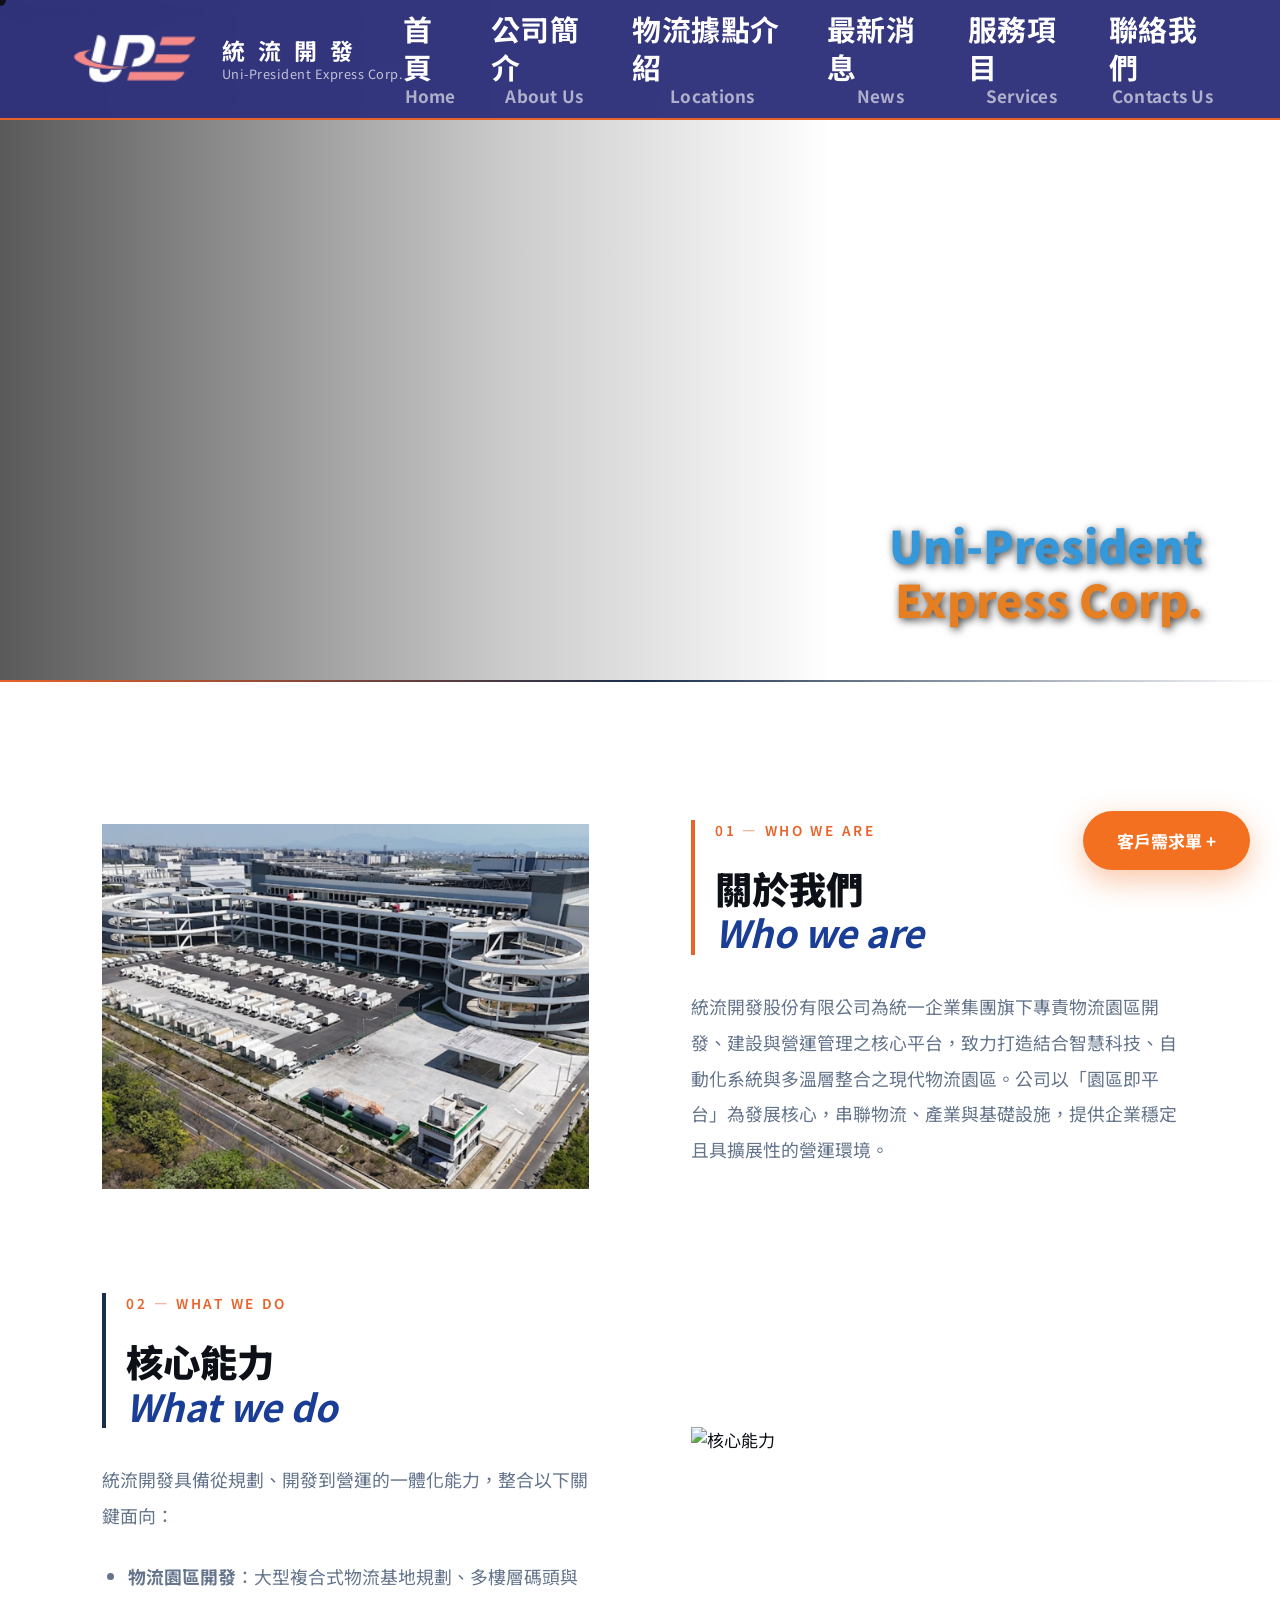
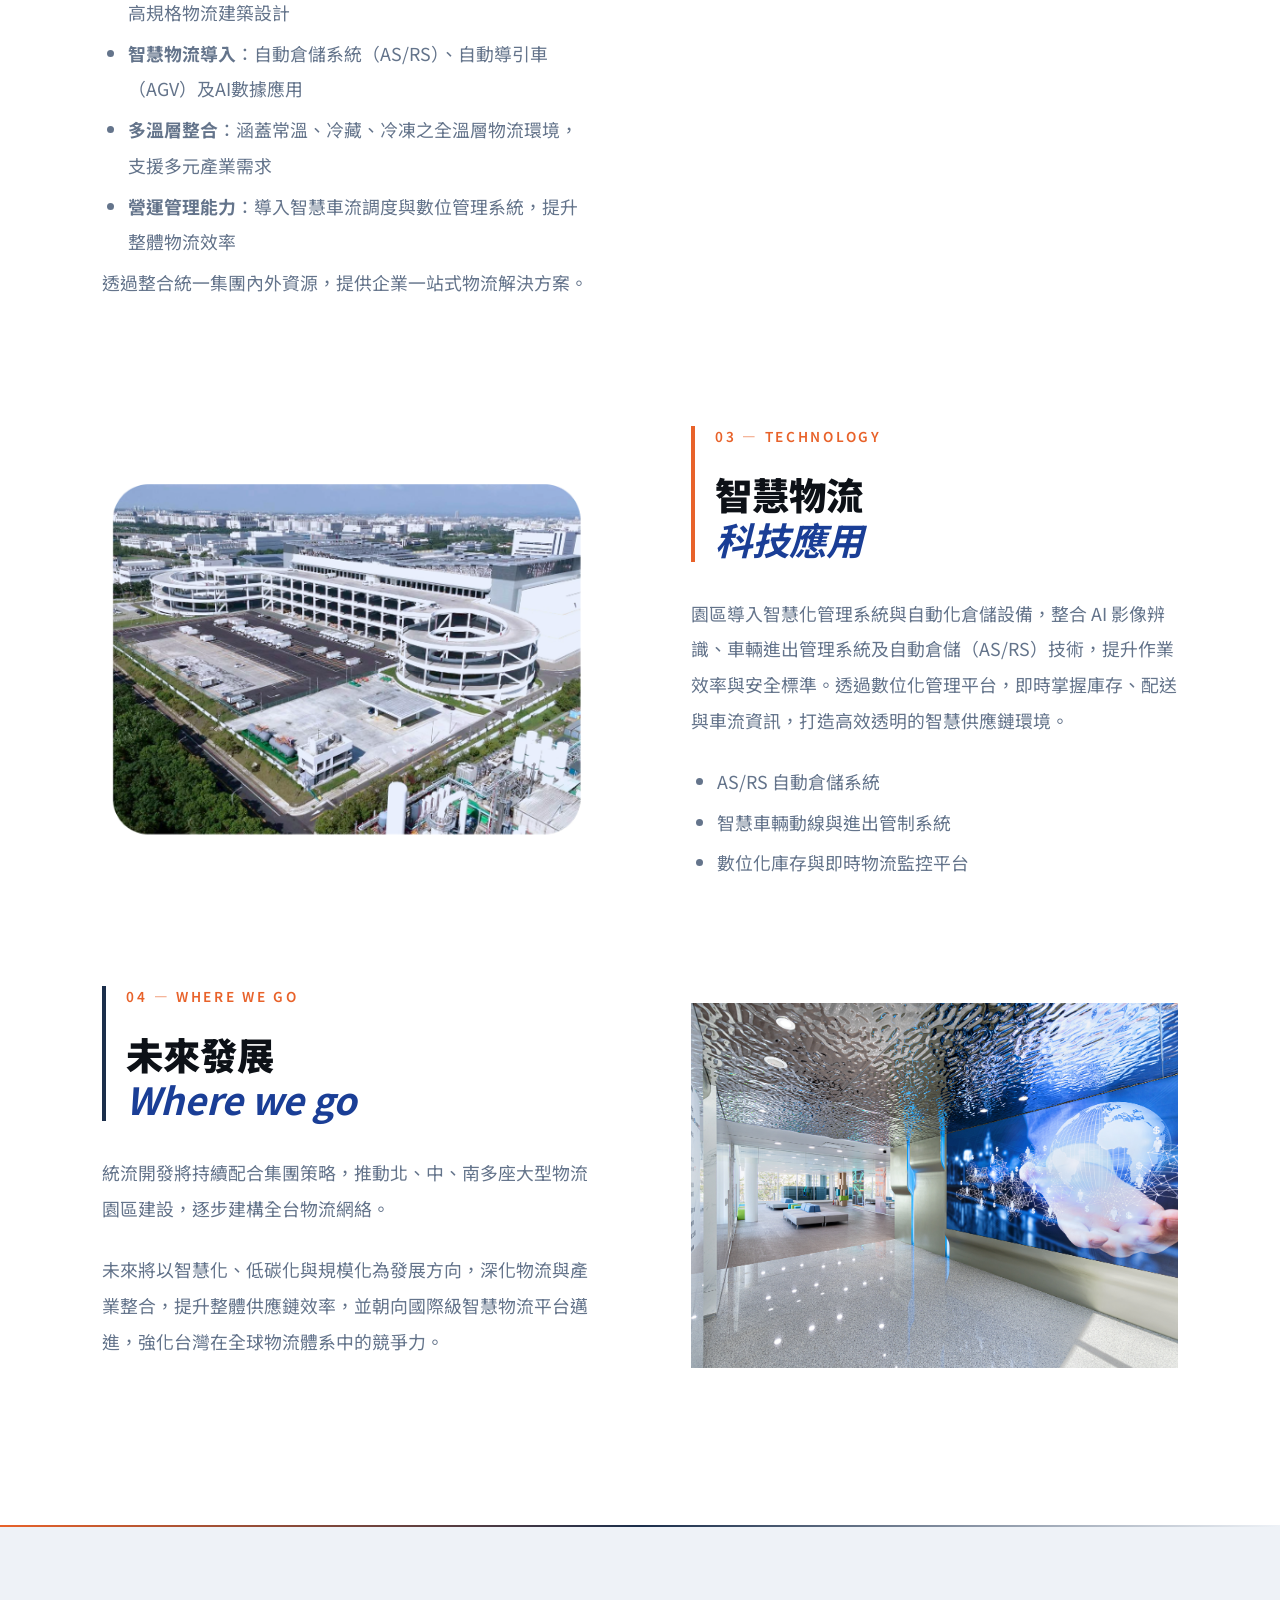
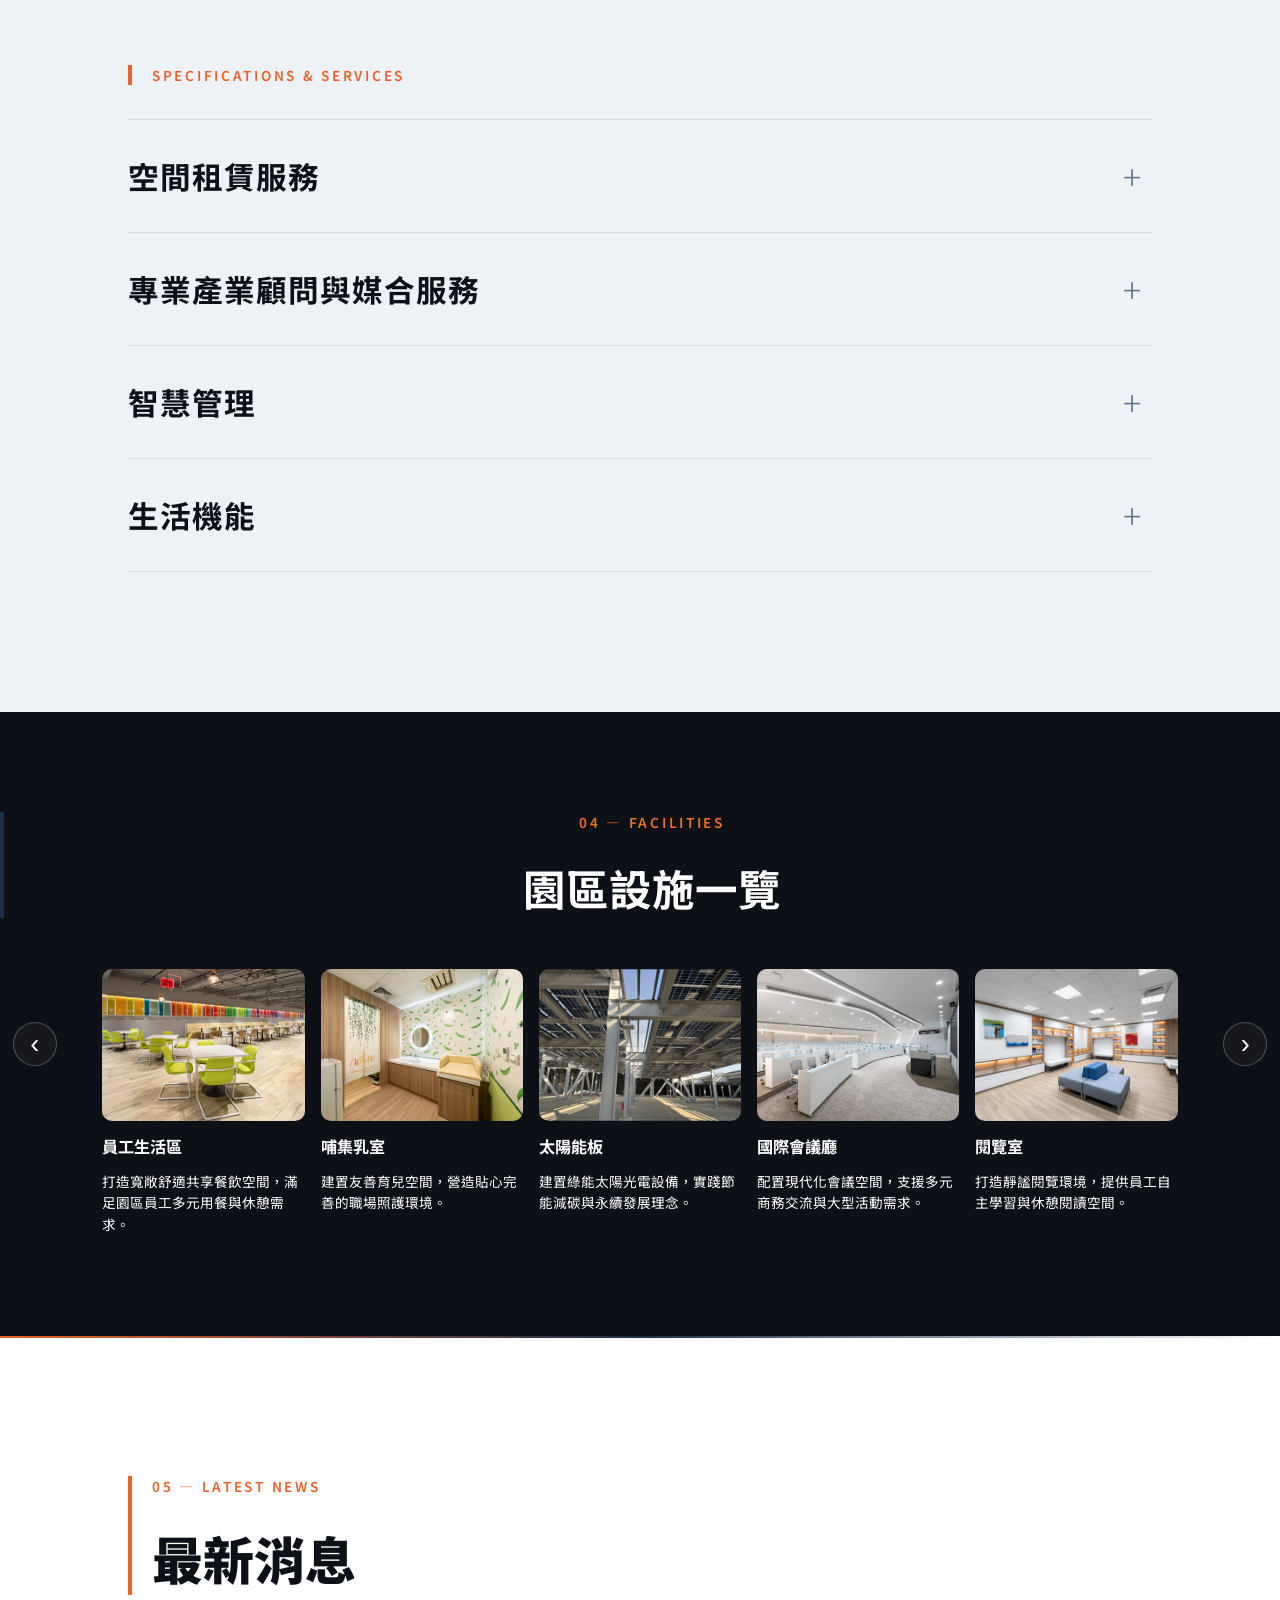
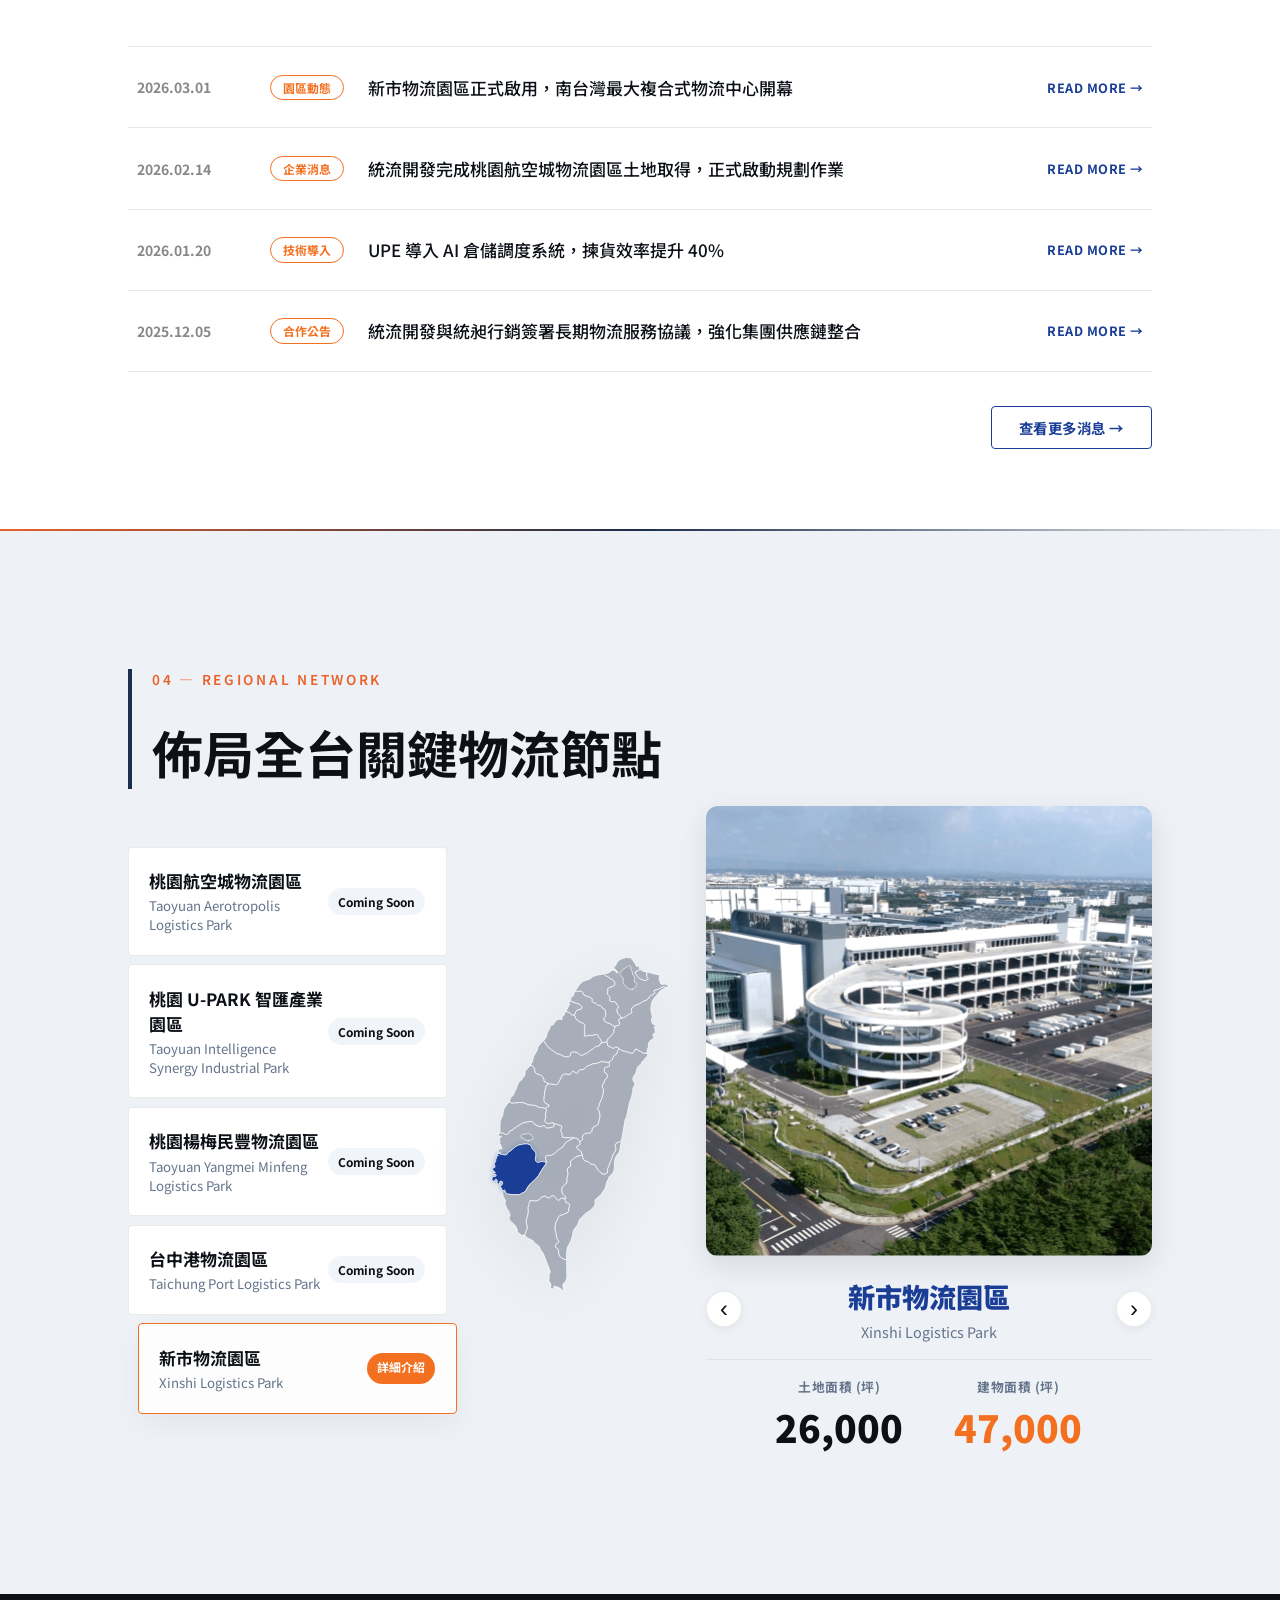
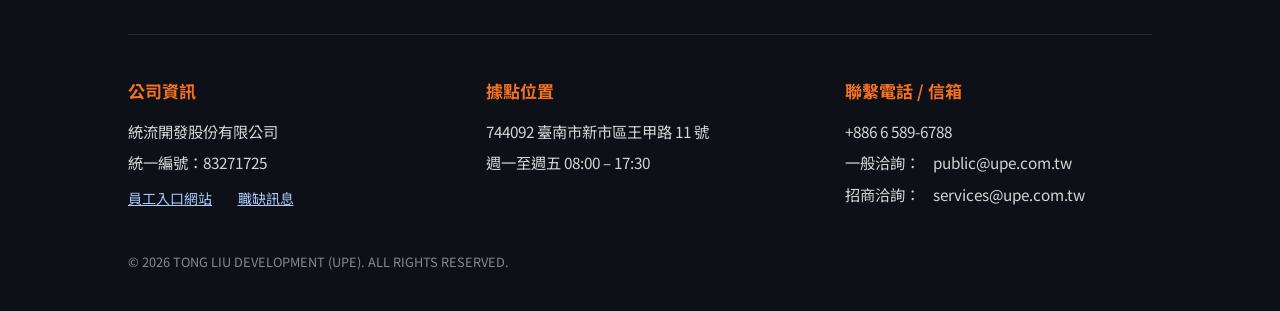
==== commit 261d31f7: "UI: alternating layout, park images, nav, logo, overlays, centering - Add 首頁 Home nav link to both i" ====
--- a/index.html
+++ b/index.html
@@ -22,11 +22,12 @@
             </div>
         </div>
         <div class="nav-menu" id="nav-menu">
-            <a href="#about"><span class="nav-zh">公司簡介</span><span class="nav-en">About Us</span></a>
-            <a href="#locations"><span class="nav-zh">物流據點介紹</span><span class="nav-en">Locations</span></a>
-            <a href="#news"><span class="nav-zh">最新消息</span><span class="nav-en">News</span></a>
-            <a href="#tech"><span class="nav-zh">服務項目</span><span class="nav-en">Services</span></a>
-            <a href="#contact"><span class="nav-zh">聯絡我們</span><span class="nav-en">Contacts Us</span></a>
+            <a href="index.html"><span class="nav-zh">首頁</span><span class="nav-en">Home</span></a>
+            <a href="index.html#about"><span class="nav-zh">公司簡介</span><span class="nav-en">About Us</span></a>
+            <a href="index.html#locations"><span class="nav-zh">物流據點介紹</span><span class="nav-en">Locations</span></a>
+            <a href="news.html"><span class="nav-zh">最新消息</span><span class="nav-en">News</span></a>
+            <a href="index.html#tech"><span class="nav-zh">服務項目</span><span class="nav-en">Services</span></a>
+            <a href="index.html#contact"><span class="nav-zh">聯絡我們</span><span class="nav-en">Contacts Us</span></a>
         </div>
         <button id="nav-toggle" class="nav-toggle" aria-label="開啟選單">
             <span></span>
@@ -52,7 +53,7 @@
         <!-- 2. About — Editorial Alternating Left/Right Sections -->
         <section id="about">
             <div class="section-divider"></div>
-            <div class="editorial-section editorial-01 reveal-up">
+            <div class="editorial-section editorial-02 reveal-up">
                 <div class="editorial-text">
                     <div class="section-header sh-orange">
                         <span class="section-tag">01 — WHO WE ARE</span>
@@ -280,7 +281,7 @@
             <div class="section-divider"></div>
             <div class="section-header sh-blue">
                 <span class="section-tag">04 — Regional Network</span>
-                <h2 class="reveal-up" style="font-size:3rem;margin-top:0.5rem;margin-bottom:2rem;">佈局全台關鍵物流節點</h2>
+                <h2 class="reveal-up" style="font-size:3rem;margin-top:0.5rem;margin-bottom:1rem;">佈局全台關鍵物流節點</h2>
             </div>
 
             <div class="locations-container">
--- a/style.css
+++ b/style.css
@@ -56,8 +56,8 @@
 .logo-container { height: 65px; display: flex; align-items: center; gap: 0.8rem; }
 .logo-img { height: 60px; width: auto; object-fit: contain; mix-blend-mode: screen; display: block; }
 .logo-text { display: flex; flex-direction: column; justify-content: center; gap: 0.1rem; }
-.logo-zh { font-size: 1.1rem; font-weight: 700; color: #FFFFFF; letter-spacing: 0.18em; line-height: 1.2; white-space: nowrap; }
-.logo-en { font-size: 0.6rem; color: rgba(255,255,255,0.7); letter-spacing: 0.04em; line-height: 1.2; white-space: nowrap; }
+.logo-zh { font-size: 1.35rem; font-weight: 700; color: #FFFFFF; letter-spacing: 0.18em; line-height: 1.2; white-space: nowrap; }
+.logo-en { font-size: 0.75rem; color: rgba(255,255,255,0.7); letter-spacing: 0.04em; line-height: 1.2; white-space: nowrap; }
 .nav-menu { display: flex; gap: 2rem; font-weight: 700; letter-spacing: 0.5px; }
 .nav-menu a { text-decoration: none; color: #FFFFFF; transition: 0.3s; position: relative; display: flex; flex-direction: column; align-items: center; }
 .nav-menu a .nav-zh { font-size: 1.7rem; line-height: 1.3; }
@@ -167,11 +167,11 @@
     z-index: 0;
 }
 
-/* 漸層遮罩：右下暗（品牌文字區） */
+/* 漸層遮罩：左側暗 */
 .hero-overlay {
     position: absolute;
     inset: 0;
-    background: linear-gradient(to top left, rgba(0,0,0,0.65) 0%, rgba(0,0,0,0.2) 35%, transparent 55%);
+    background: linear-gradient(to right, rgba(0,0,0,0.65) 0%, rgba(0,0,0,0.2) 40%, transparent 65%);
     z-index: 1;
 }
 
@@ -304,9 +304,7 @@
 }
 
 .editorial-image {
-    border-radius: 12px;
     overflow: hidden;
-    box-shadow: 0 20px 60px rgba(0,0,0,0.08);
 }
 .editorial-image img {
     width: 100%;
@@ -623,8 +621,8 @@
 #park-prev { left: 0; }
 #park-next { right: 0; }
 
-.detail-stats-container { display: flex; gap: 3rem; margin-top: 1rem; padding-top: 1rem; border-top: 1px solid rgba(0,0,0,0.06); }
-.stat-card { display: flex; flex-direction: column; align-items: flex-start; }
+.detail-stats-container { display: flex; gap: 3rem; margin-top: 1rem; padding-top: 1rem; border-top: 1px solid rgba(0,0,0,0.06); justify-content: center; }
+.stat-card { display: flex; flex-direction: column; align-items: center; }
 .stat-card .label { font-size: 0.75rem; font-weight: 700; color: var(--text-secondary); margin-bottom: 4px; text-transform: uppercase; letter-spacing: 0.5px; }
 .stat-card .value { font-size: 2.2rem; font-weight: 900; color: var(--text-main); font-family: 'Noto Sans TC', sans-serif; }
 .stat-card:last-child .value { color: var(--accent-orange); }
@@ -937,9 +935,7 @@
     }
     /* 遮罩：手機版 */
     .hero-overlay {
-        background:
-            linear-gradient(to bottom, rgba(5,15,40,0.65) 0%, transparent 40%),
-            linear-gradient(to top left, rgba(0,0,0,0.7) 0%, rgba(0,0,0,0.2) 40%, transparent 65%);
+        background: linear-gradient(to right, rgba(0,0,0,0.65) 0%, rgba(0,0,0,0.2) 40%, transparent 65%);
     }
     .hero-brand { bottom: 6%; right: 5%; }
     .hero-brand-uni,
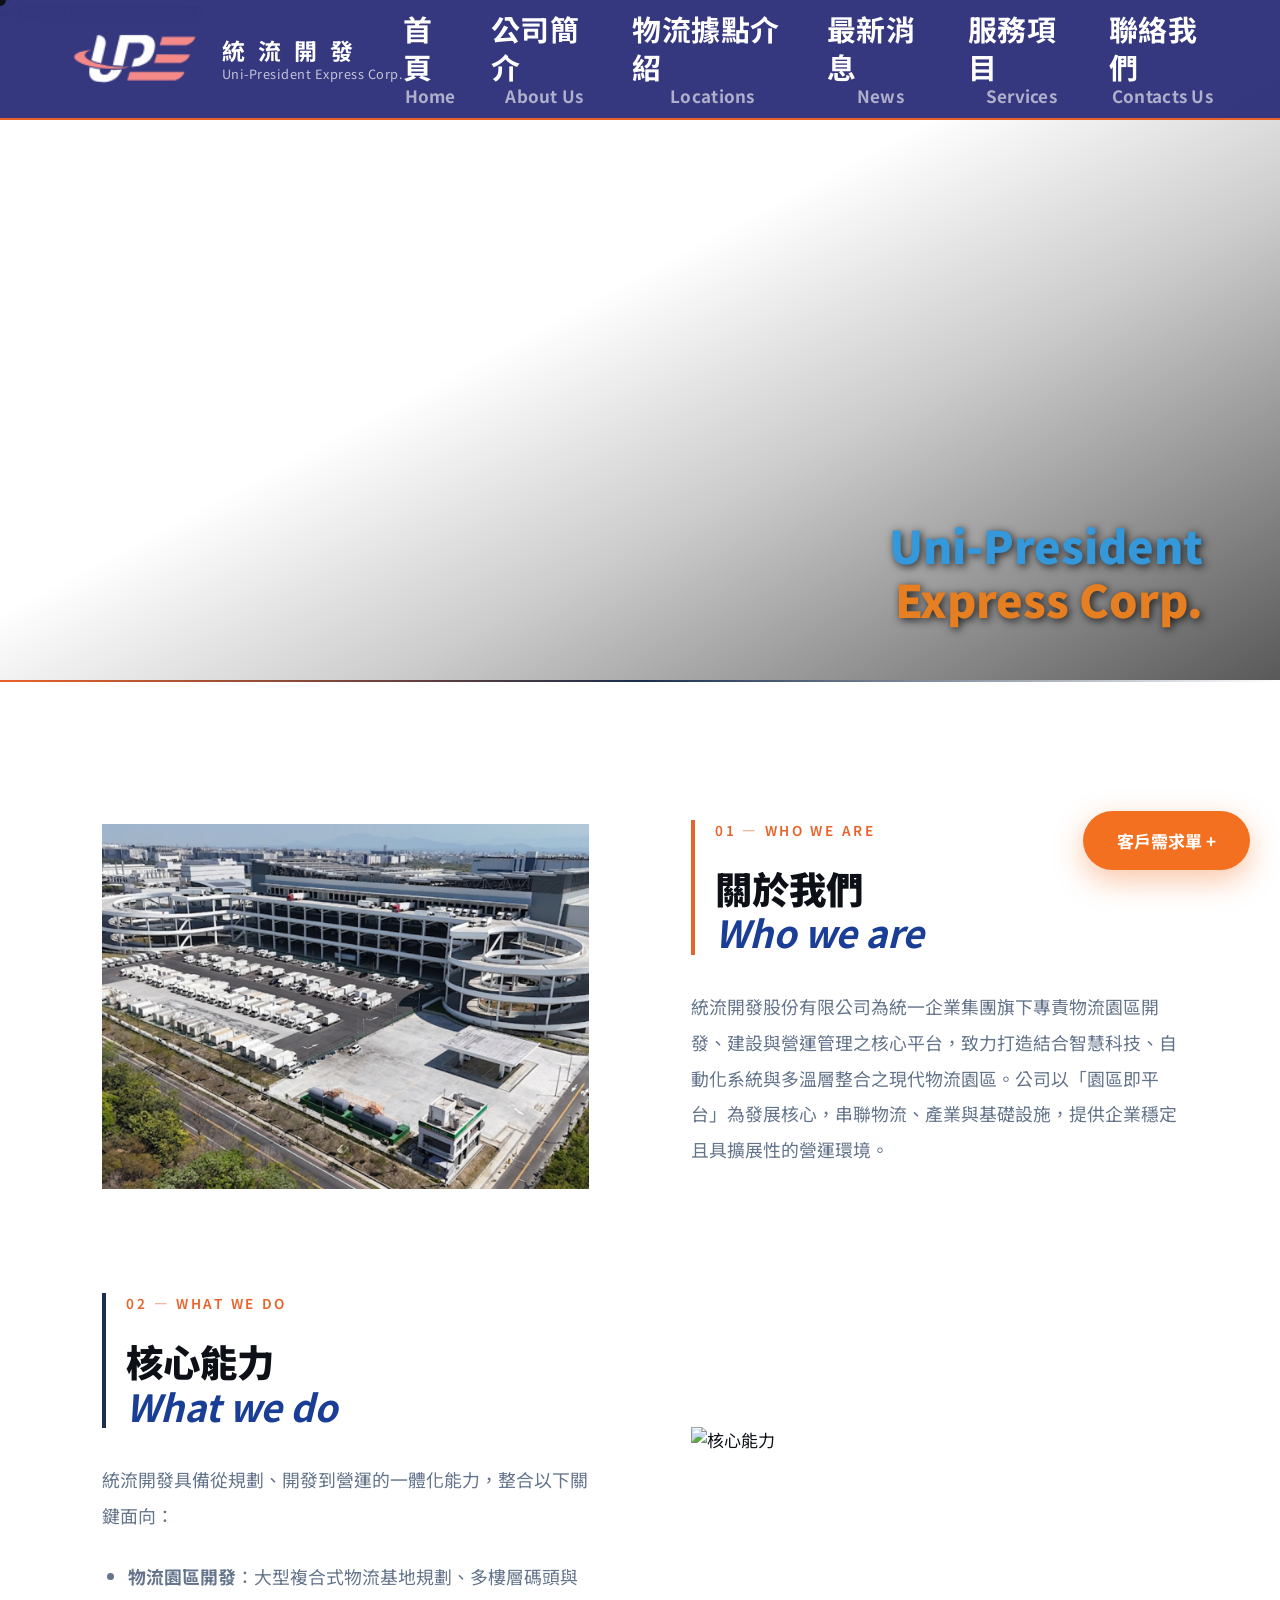
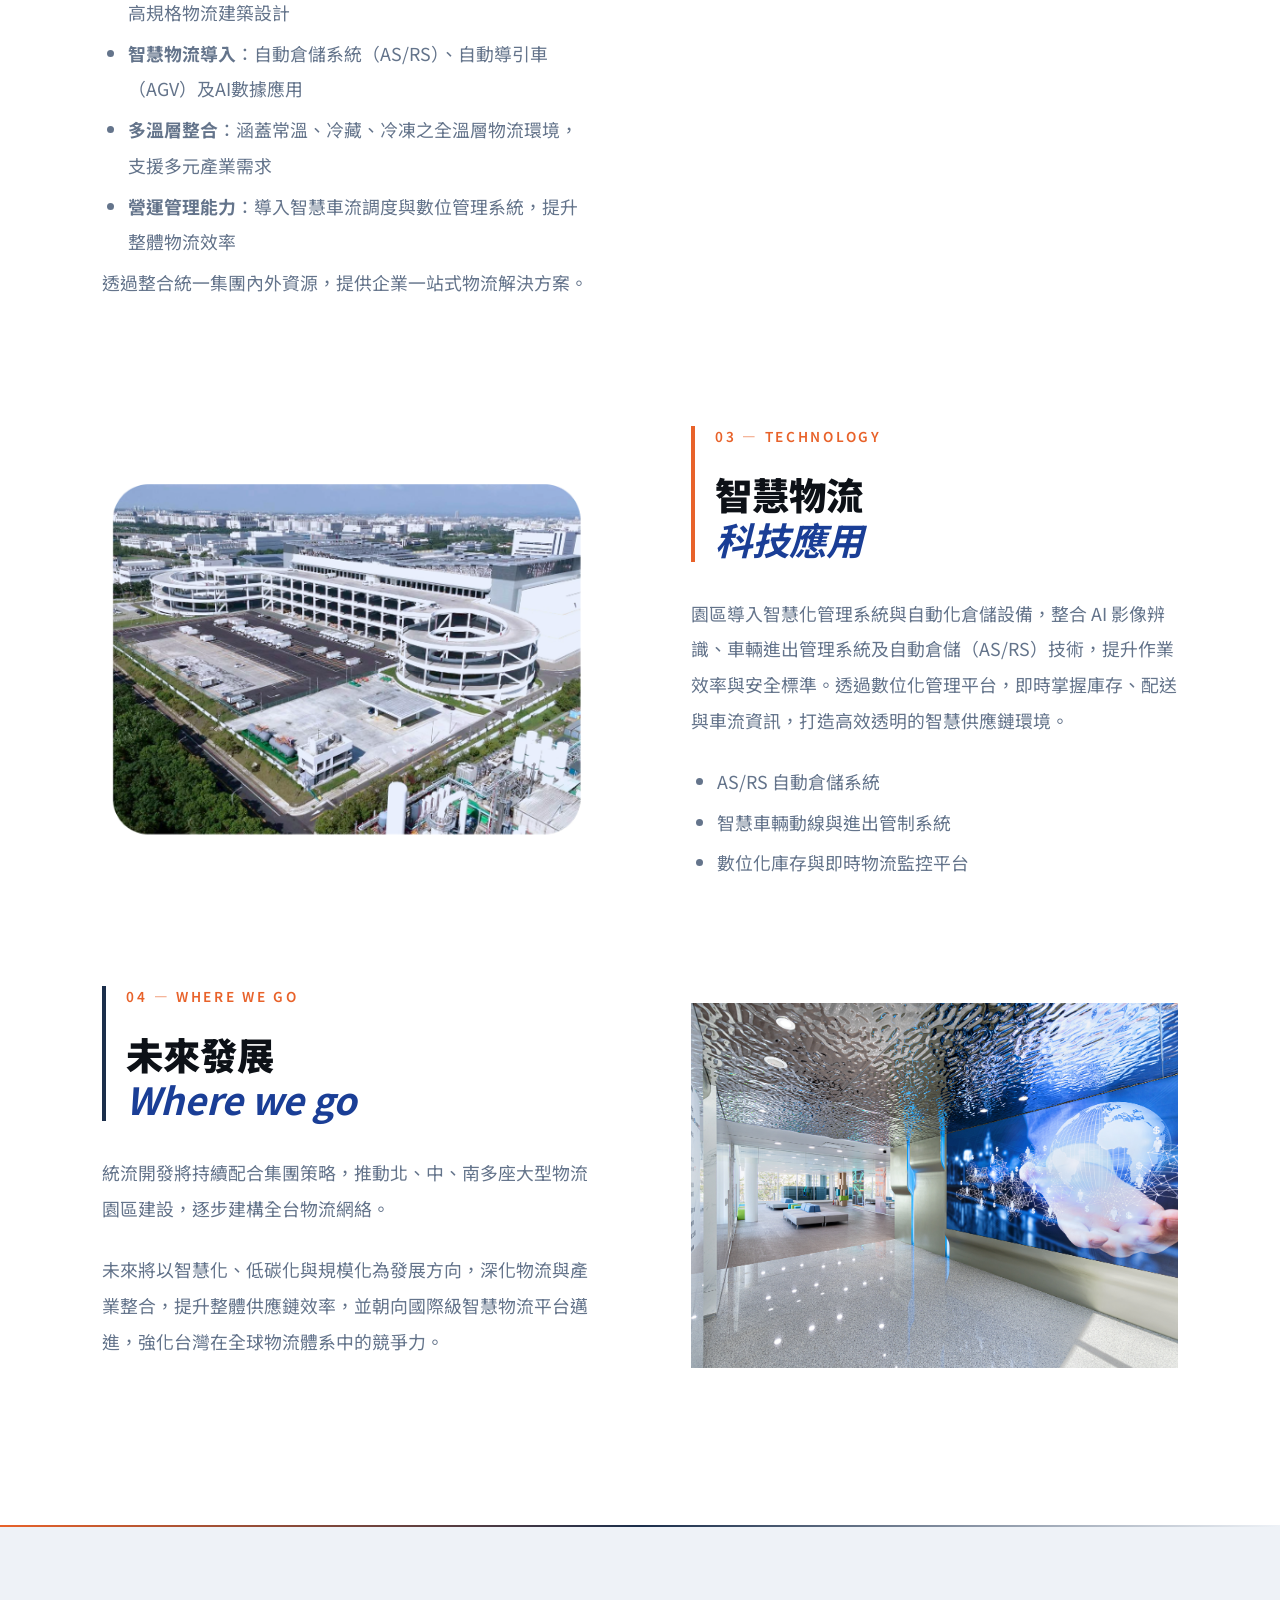
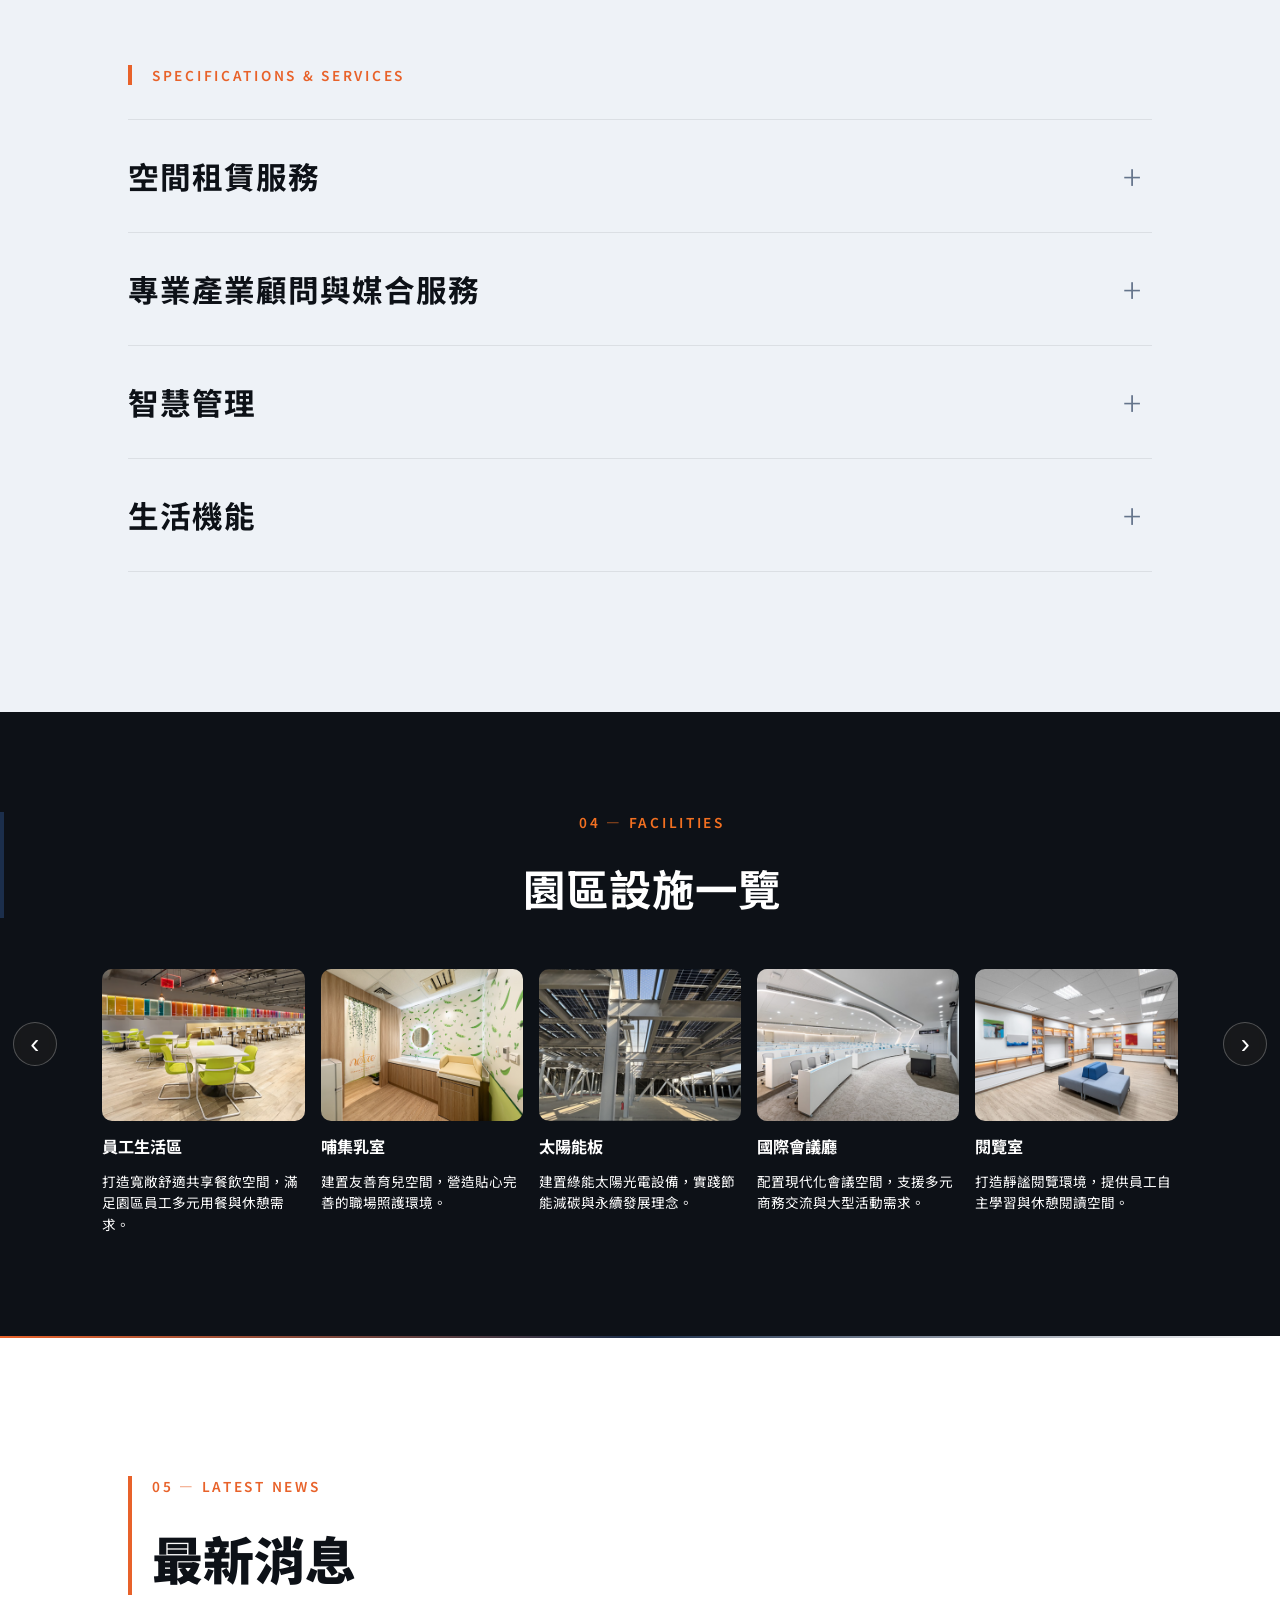
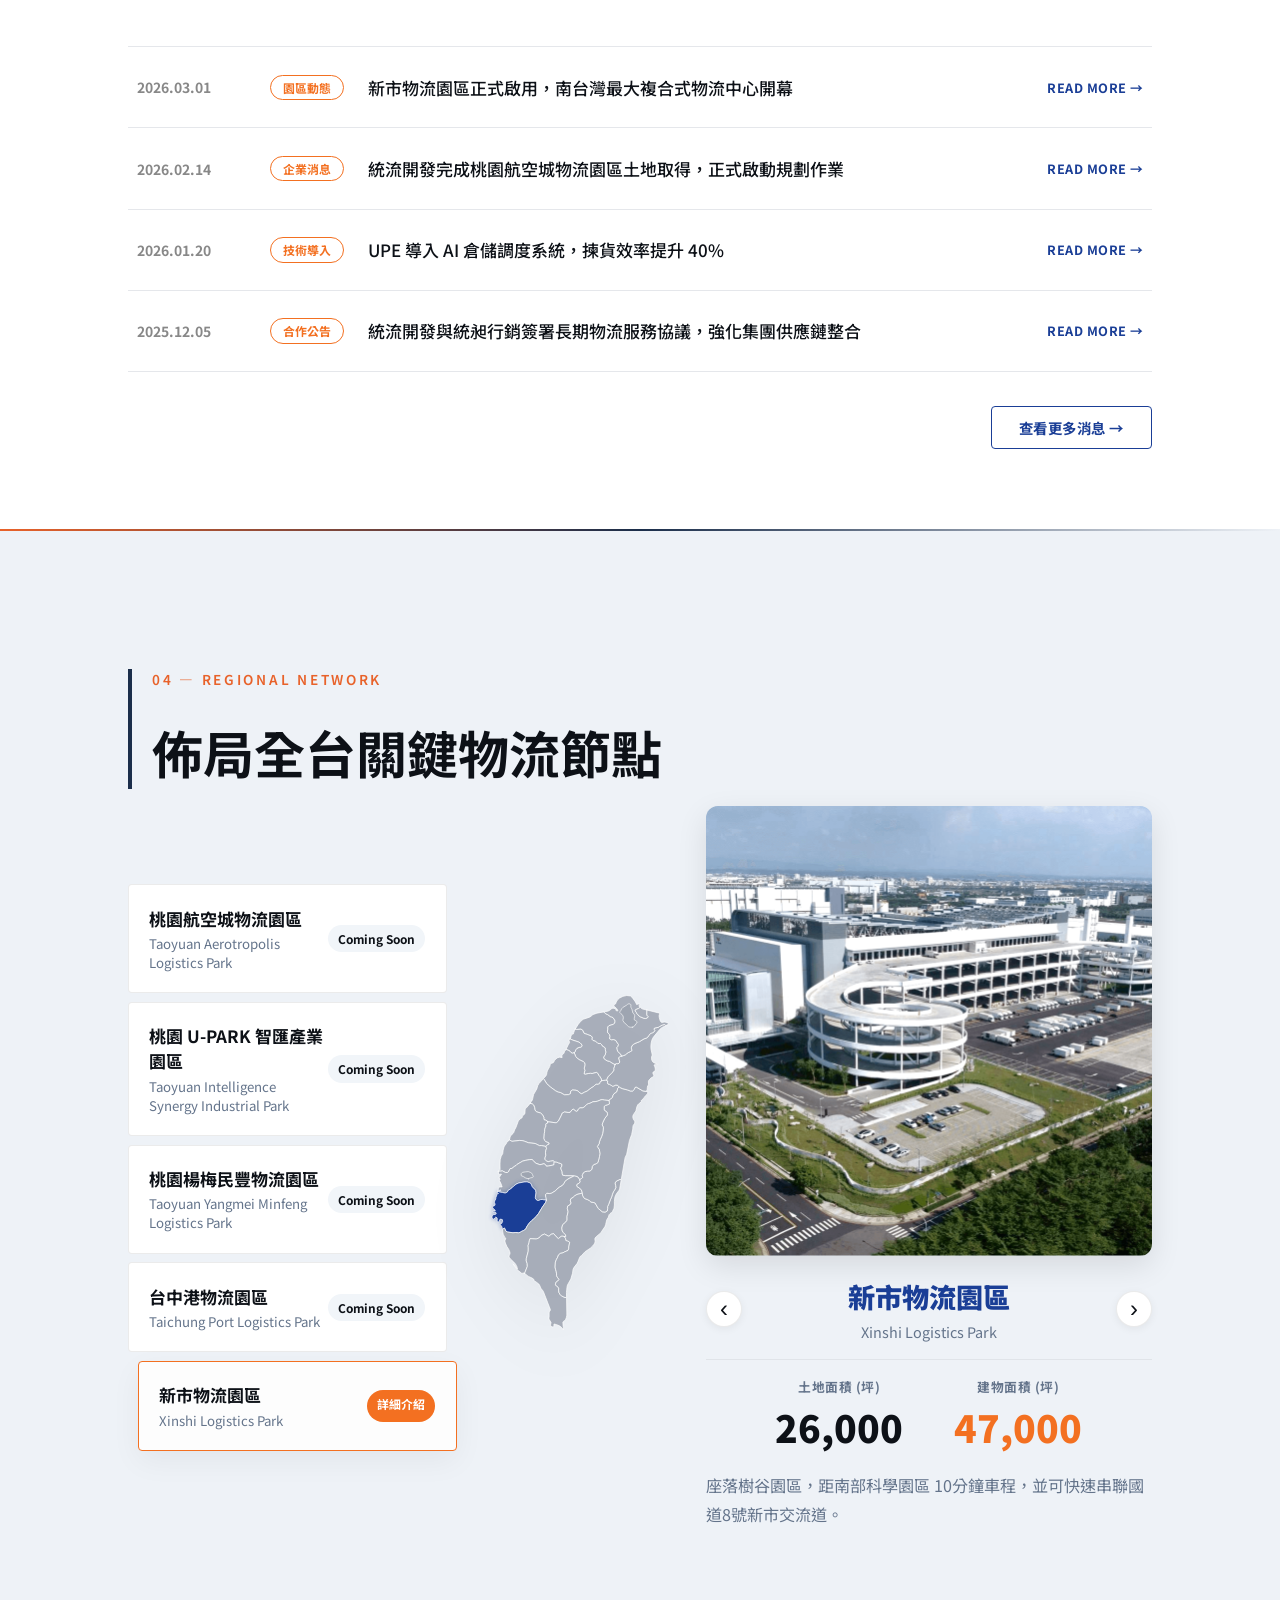
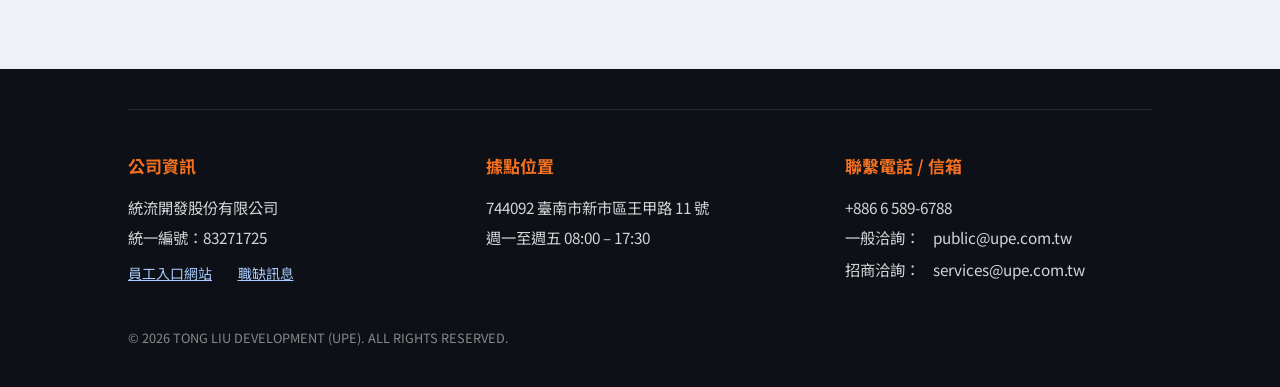
==== commit 7746b1c7: "Fix: mobile editorial order, park detail click, hero overlay, park descriptions - Mobile: editorial-" ====
--- a/index.html
+++ b/index.html
@@ -383,6 +383,7 @@
                                 <span class="value" id="detail-build">0</span>
                             </div>
                         </div>
+                        <p id="detail-desc" class="detail-desc"></p>
                     </div>
                 </div>
             </div>
--- a/style.css
+++ b/style.css
@@ -167,11 +167,11 @@
     z-index: 0;
 }
 
-/* 漸層遮罩：左側暗 */
+/* 漸層遮罩：右下暗（品牌文字區） */
 .hero-overlay {
     position: absolute;
     inset: 0;
-    background: linear-gradient(to right, rgba(0,0,0,0.65) 0%, rgba(0,0,0,0.2) 40%, transparent 65%);
+    background: linear-gradient(to top left, rgba(0,0,0,0.65) 0%, rgba(0,0,0,0.2) 35%, transparent 55%);
     z-index: 1;
 }
 
@@ -626,6 +626,12 @@
 .stat-card .label { font-size: 0.75rem; font-weight: 700; color: var(--text-secondary); margin-bottom: 4px; text-transform: uppercase; letter-spacing: 0.5px; }
 .stat-card .value { font-size: 2.2rem; font-weight: 900; color: var(--text-main); font-family: 'Noto Sans TC', sans-serif; }
 .stat-card:last-child .value { color: var(--accent-orange); }
+.detail-desc {
+    margin-top: 1rem;
+    font-size: 0.95rem;
+    line-height: 1.8;
+    color: var(--text-secondary);
+}
 
 .detail-image-col {
     border-radius: 12px; overflow: hidden;
@@ -785,9 +791,9 @@
         margin-bottom: 60px;
     }
     .editorial-01 .editorial-text,
-    .editorial-01 .editorial-image,
-    .editorial-02 .editorial-text,
-    .editorial-02 .editorial-image { order: unset; }
+    .editorial-01 .editorial-image { order: unset; }
+    .editorial-02 .editorial-text { order: 1; }
+    .editorial-02 .editorial-image { order: 2; }
     .editorial-text h2 { font-size: 2.2rem; }
     #about { padding: 80px 6%; }
 
@@ -935,7 +941,9 @@
     }
     /* 遮罩：手機版 */
     .hero-overlay {
-        background: linear-gradient(to right, rgba(0,0,0,0.65) 0%, rgba(0,0,0,0.2) 40%, transparent 65%);
+        background:
+            linear-gradient(to bottom, rgba(5,15,40,0.65) 0%, transparent 40%),
+            linear-gradient(to top left, rgba(0,0,0,0.7) 0%, rgba(0,0,0,0.2) 40%, transparent 65%);
     }
     .hero-brand { bottom: 6%; right: 5%; }
     .hero-brand-uni,
@@ -1015,7 +1023,10 @@
         grid-template-columns: max-content auto;
         gap: 0.1rem 0.6rem;
         font-size: 0.82rem;
-    }
+        display: inline-grid;
+    }
+    .info-col { display: flex; flex-direction: column; align-items: center; }
+    .footer-links-row { justify-content: center; }
 
     /* ── Floating Contact Button ── */
     .floating-contact {
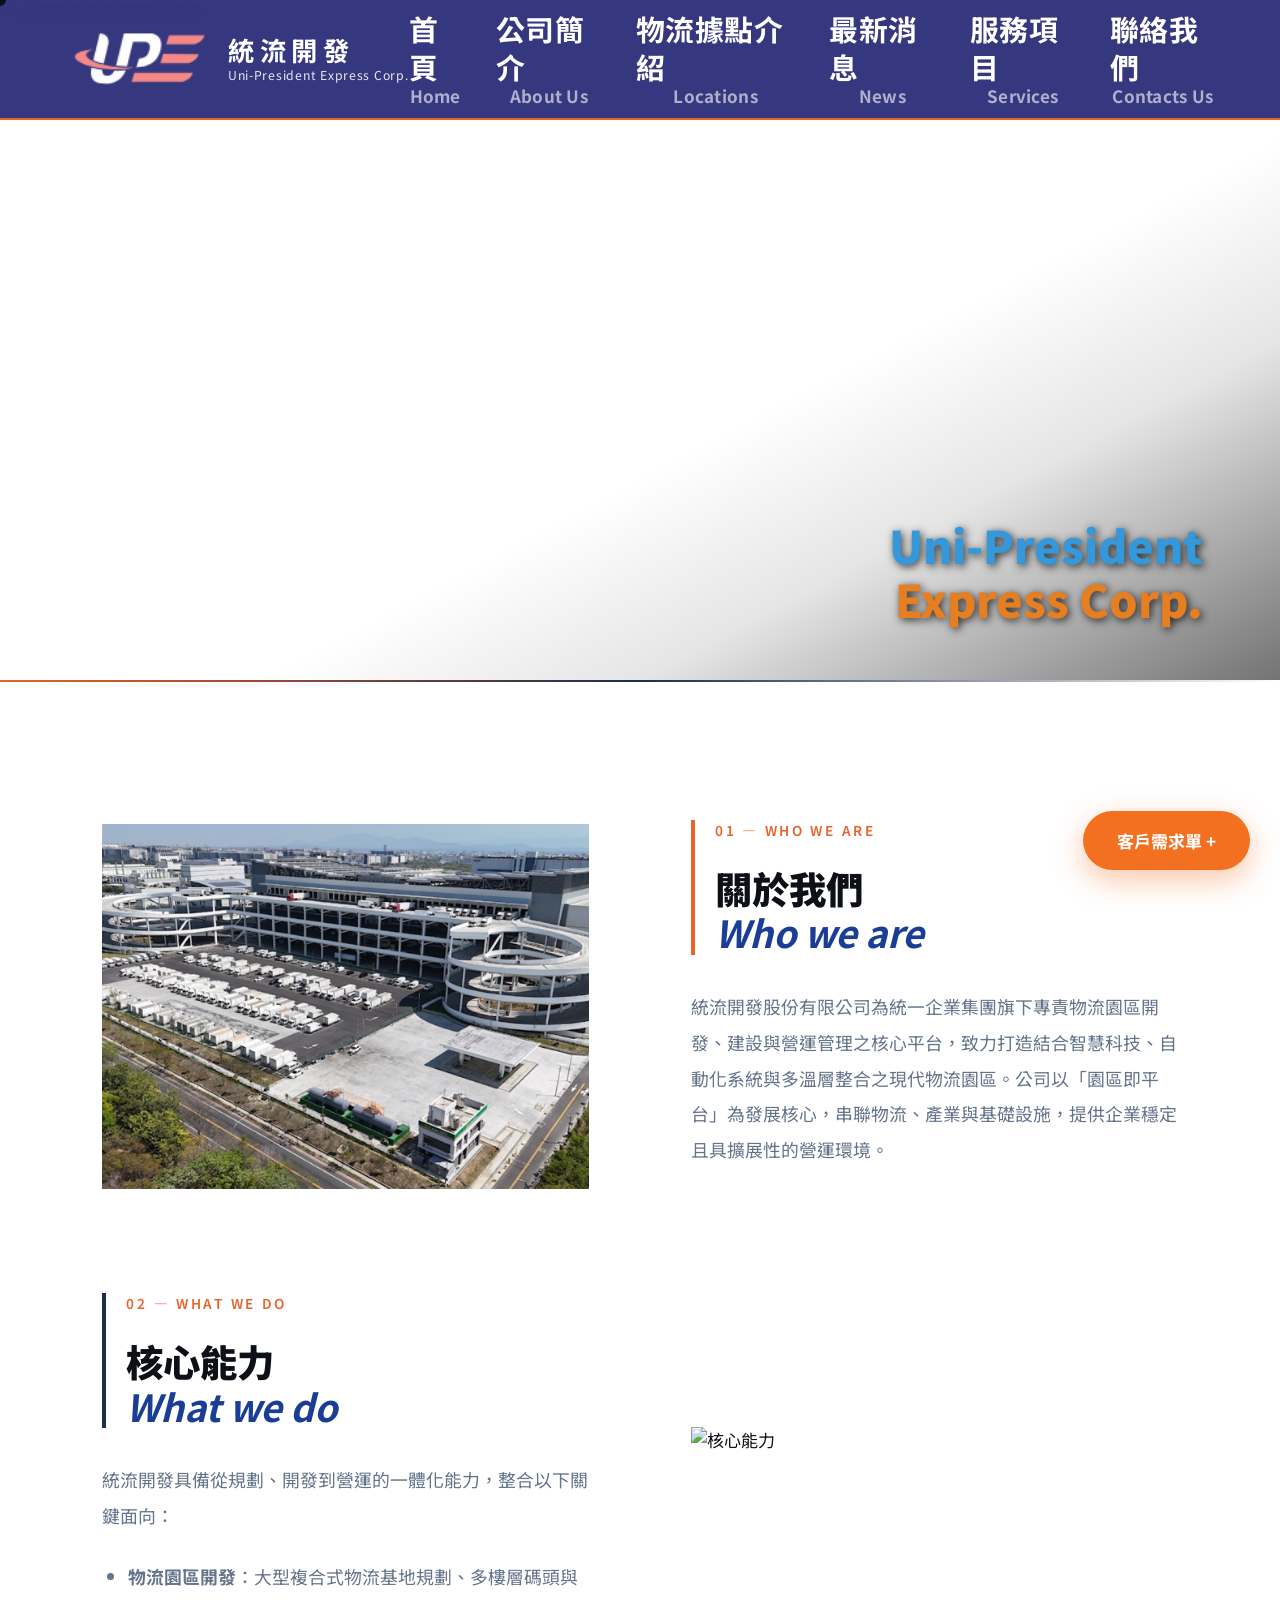
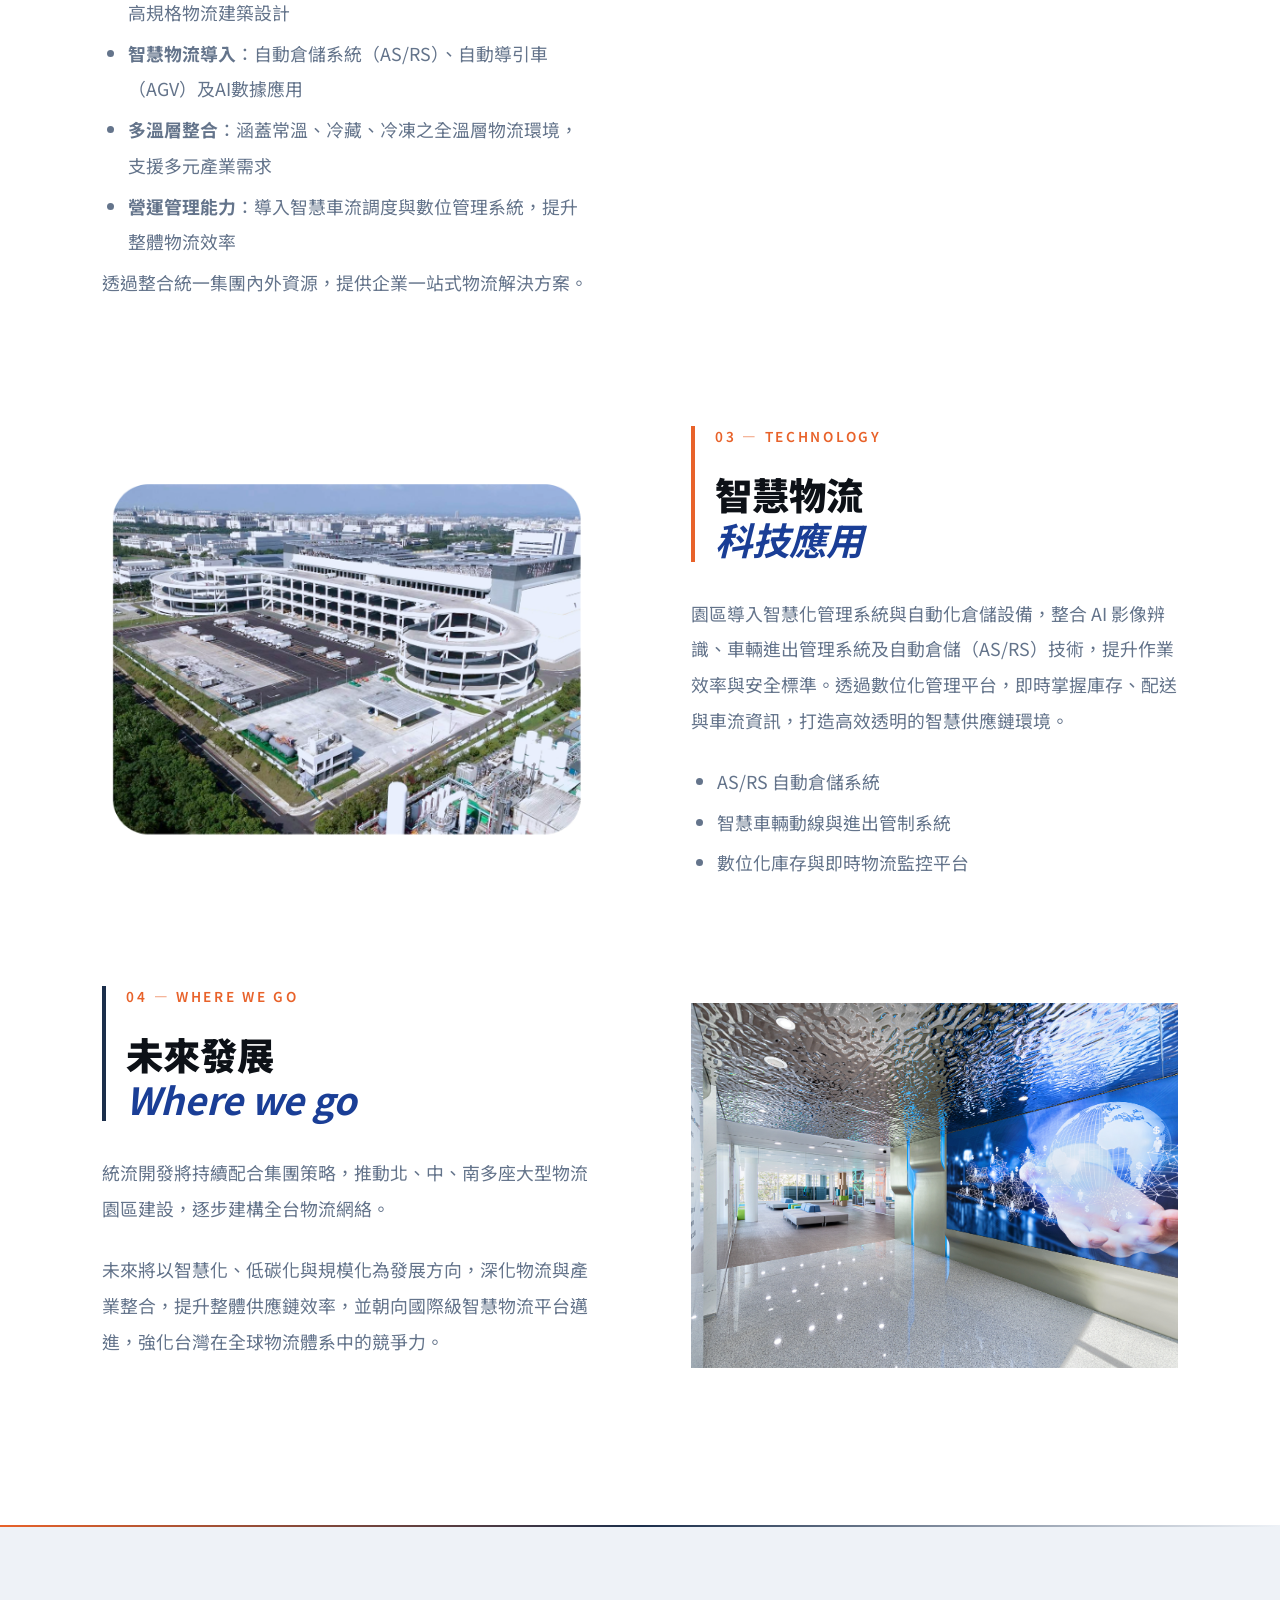
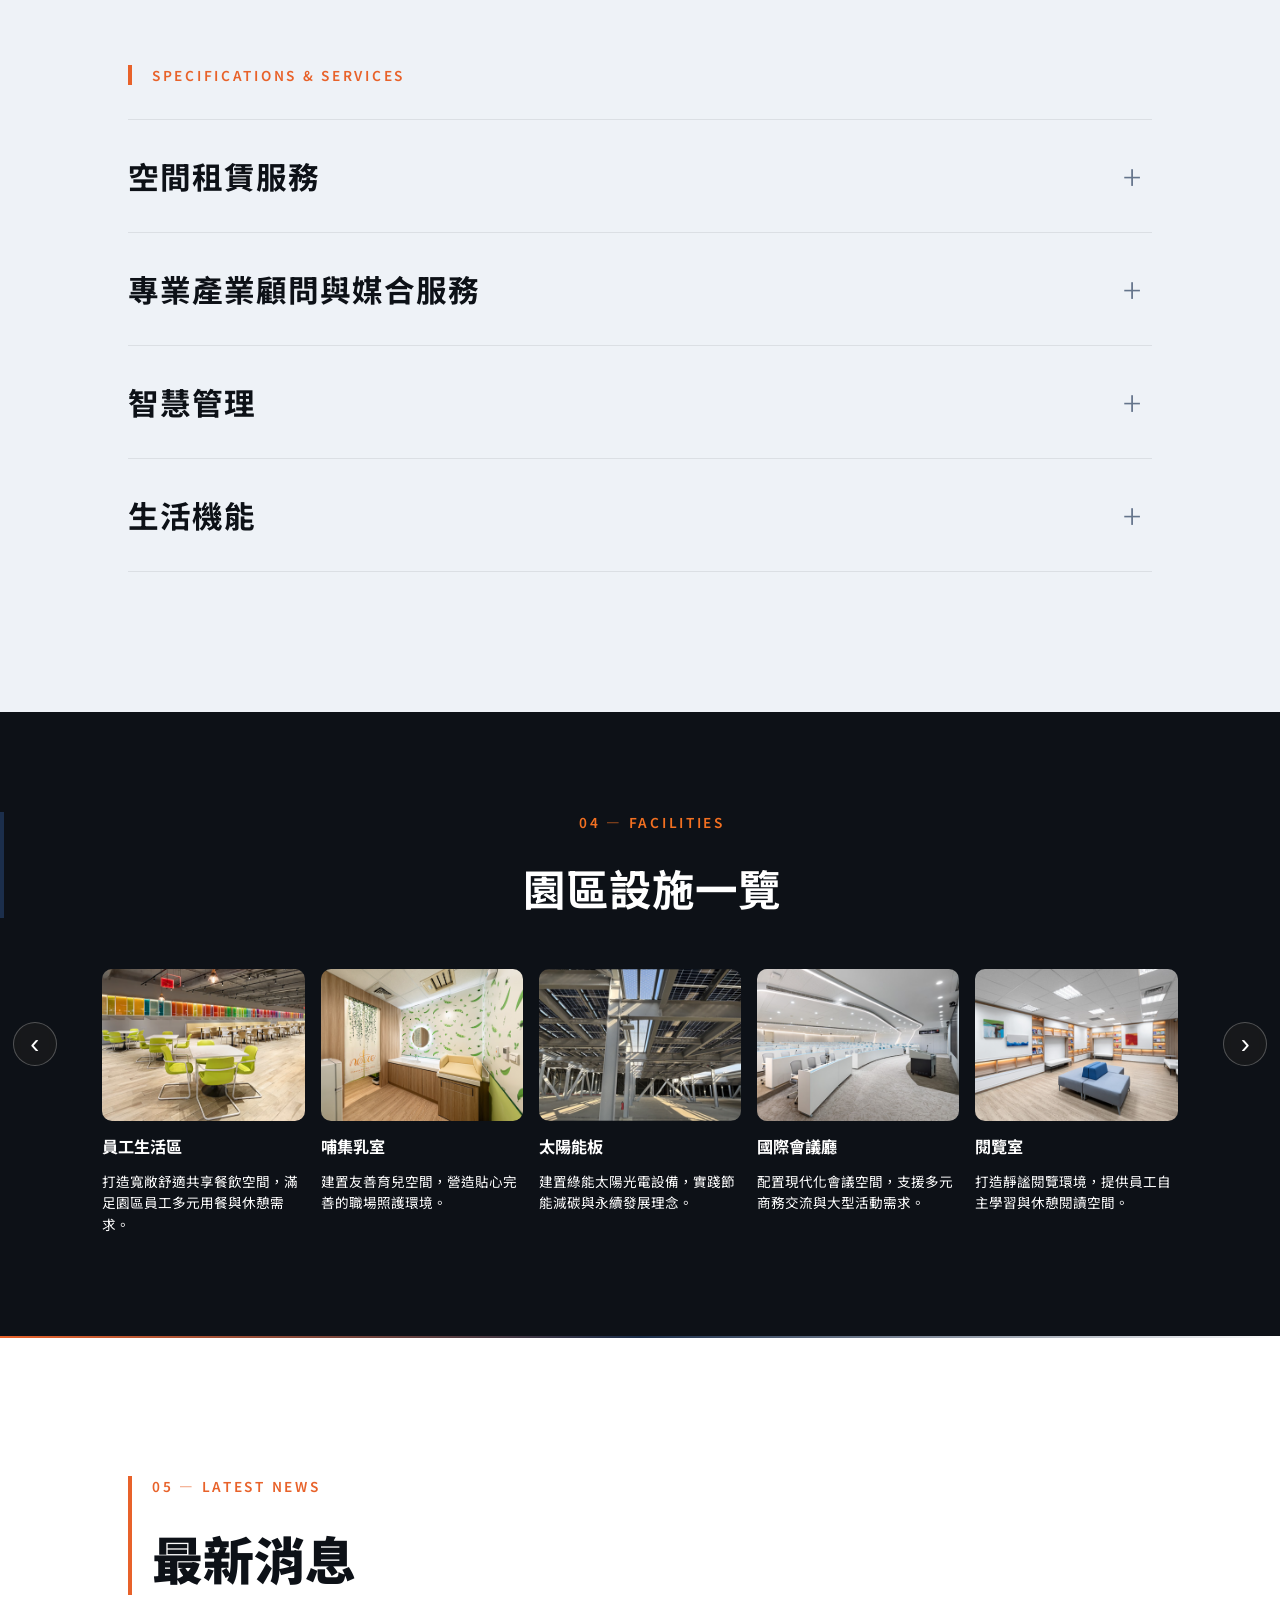
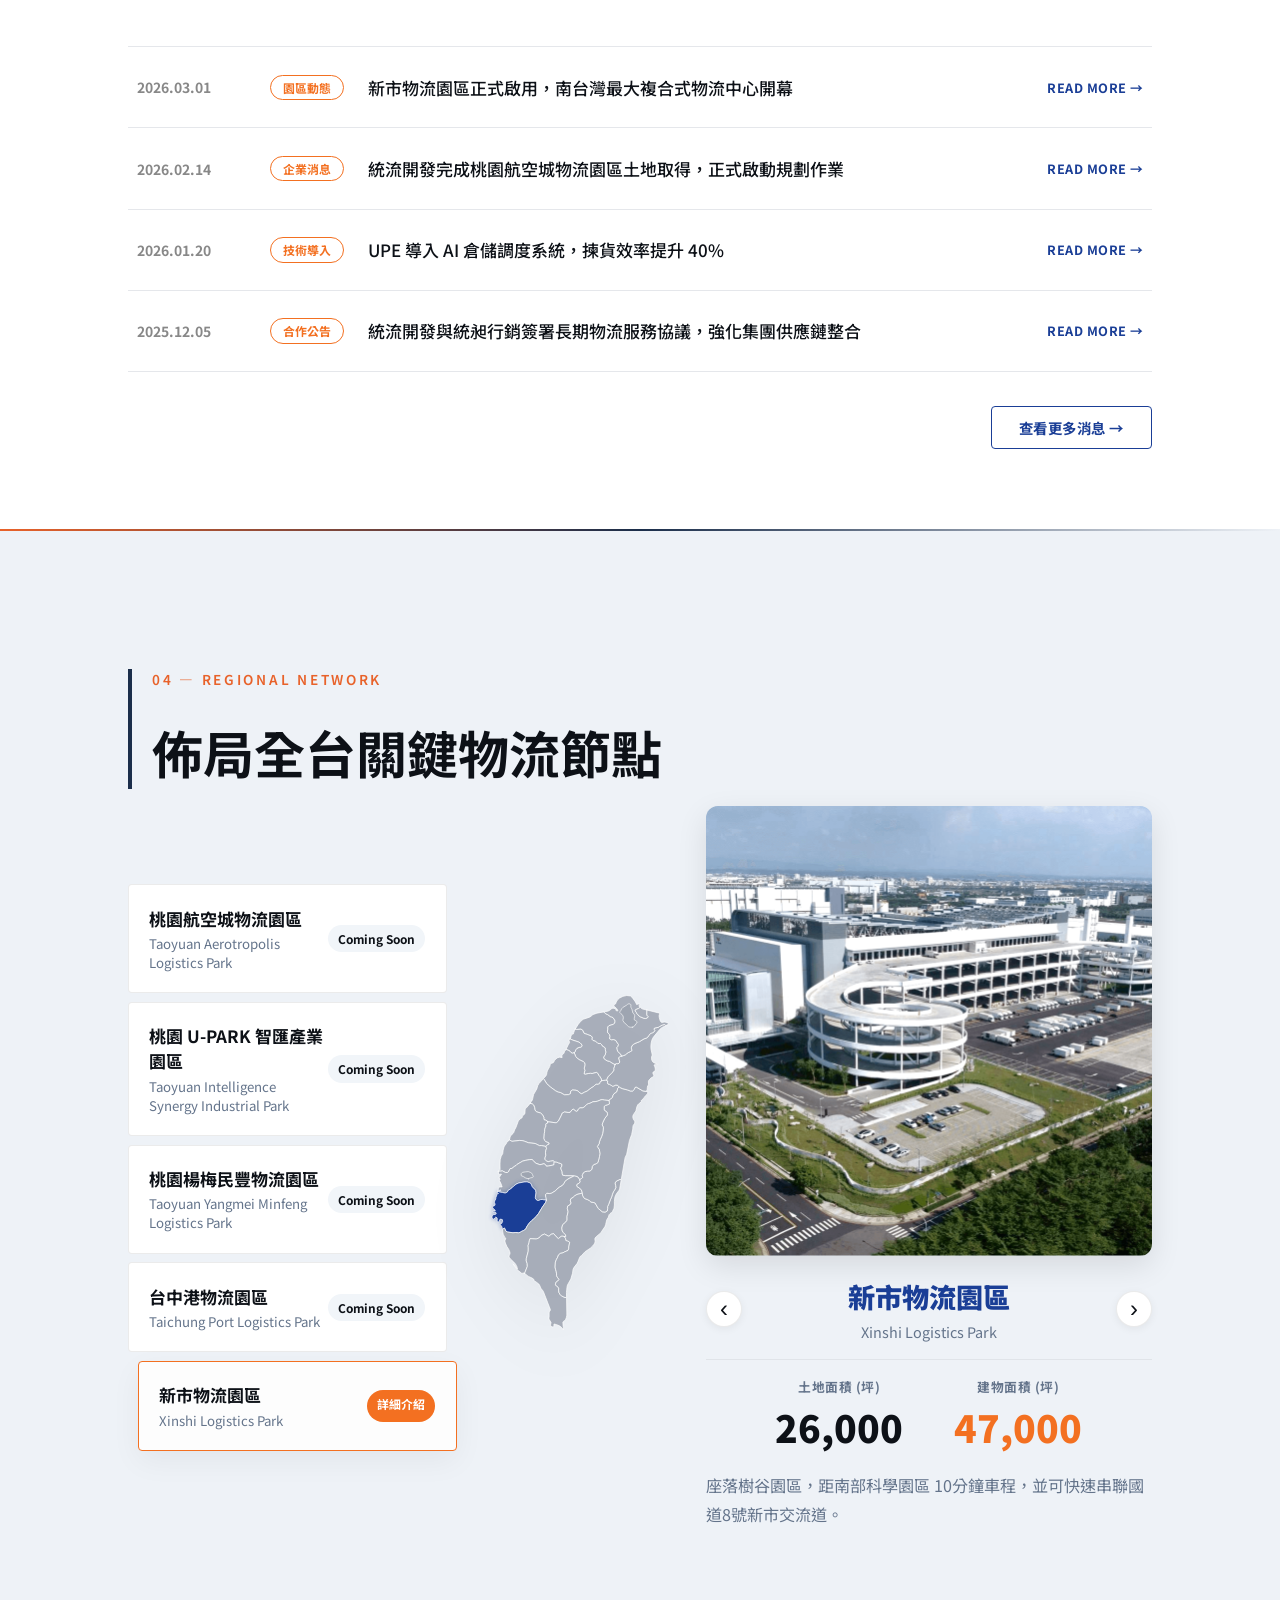
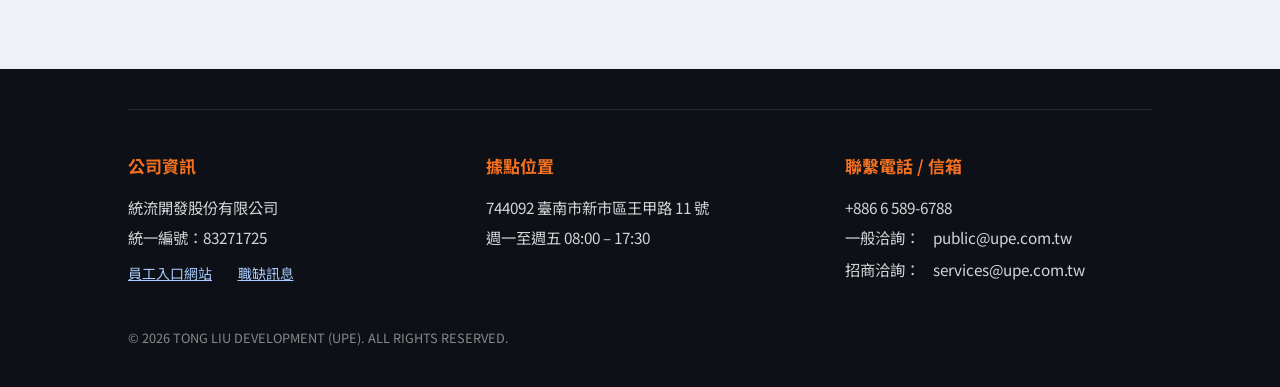
==== commit 8cae3094: "UI: maximize logo icon, update logo text styling and restore mobile English text - Increase logo-img" ====
--- a/index.html
+++ b/index.html
@@ -17,7 +17,7 @@
         <div class="logo-container">
             <img src="images/logo2.png" alt="統流開發 UPE" class="logo-img">
             <div class="logo-text">
-                <span class="logo-zh">統 流 開 發</span>
+                <span class="logo-zh">統流開發</span>
                 <span class="logo-en">Uni-President Express Corp.</span>
             </div>
         </div>
--- a/style.css
+++ b/style.css
@@ -53,11 +53,11 @@
     border-bottom: 2px solid #E8622A;
     color: #FFFFFF;
 }
-.logo-container { height: 65px; display: flex; align-items: center; gap: 0.8rem; }
-.logo-img { height: 60px; width: auto; object-fit: contain; mix-blend-mode: screen; display: block; }
-.logo-text { display: flex; flex-direction: column; justify-content: center; gap: 0.1rem; }
-.logo-zh { font-size: 1.35rem; font-weight: 700; color: #FFFFFF; letter-spacing: 0.18em; line-height: 1.2; white-space: nowrap; }
-.logo-en { font-size: 0.75rem; color: rgba(255,255,255,0.7); letter-spacing: 0.04em; line-height: 1.2; white-space: nowrap; }
+.logo-container { height: 65px; display: flex; align-items: center; gap: 0.6rem; }
+.logo-img { height: 64px; width: auto; object-fit: contain; mix-blend-mode: screen; display: block; }
+.logo-text { display: flex; flex-direction: column; justify-content: center; gap: 0.15rem; }
+.logo-zh { font-size: 1.55rem; font-weight: 700; color: #FFFFFF; letter-spacing: 0.22em; line-height: 1.15; white-space: nowrap; font-family: 'Noto Sans TC', sans-serif; }
+.logo-en { font-size: 0.72rem; color: rgba(255,255,255,0.88); letter-spacing: 0.06em; line-height: 1.2; white-space: nowrap; font-family: 'Noto Sans TC', sans-serif; }
 .nav-menu { display: flex; gap: 2rem; font-weight: 700; letter-spacing: 0.5px; }
 .nav-menu a { text-decoration: none; color: #FFFFFF; transition: 0.3s; position: relative; display: flex; flex-direction: column; align-items: center; }
 .nav-menu a .nav-zh { font-size: 1.7rem; line-height: 1.3; }
@@ -171,7 +171,7 @@
 .hero-overlay {
     position: absolute;
     inset: 0;
-    background: linear-gradient(to top left, rgba(0,0,0,0.65) 0%, rgba(0,0,0,0.2) 35%, transparent 55%);
+    background: linear-gradient(to top left, rgba(0,0,0,0.55) 0%, rgba(0,0,0,0.1) 25%, transparent 40%);
     z-index: 1;
 }
 
@@ -856,9 +856,9 @@
 @media (min-width: 769px) and (max-width: 1024px) {
     /* Nav：relative 讓 hero 獨立在下方 */
     nav { position: relative; background-color: #30327B; }
-    .logo-img { height: 48px; }
-    .logo-zh { font-size: 0.95rem; letter-spacing: 0.12em; }
-    .logo-en { font-size: 0.55rem; }
+    .logo-img { height: 52px; }
+    .logo-zh { font-size: 1.1rem; letter-spacing: 0.18em; }
+    .logo-en { font-size: 0.6rem; letter-spacing: 0.05em; }
 
     /* Hero */
     .hero { height: 60vw; max-height: 600px; min-height: 400px; overflow: hidden; }
@@ -878,12 +878,7 @@
     .hero-title h1 { font-size: clamp(2.4rem, 5.5vw, 3.5rem); line-height: 1.0; }
 
     .hero-overlay {
-        background: linear-gradient(
-            to right,
-            rgba(10, 20, 60, 0.55) 0%,
-            rgba(10, 20, 60, 0.1) 55%,
-            transparent 100%
-        );
+        background: linear-gradient(to top left, rgba(0,0,0,0.55) 0%, rgba(0,0,0,0.1) 25%, transparent 40%);
     }
 }
 
@@ -898,10 +893,10 @@
 
     /* ── Nav ── */
     nav { padding: 0.6rem 5%; position: relative; background-color: #30327B; }
-    .logo-container { height: 50px; }
-    .logo-img { height: 44px; }
-    .logo-en { display: none; }
-    .logo-zh { font-size: 0.9rem; letter-spacing: 0.1em; }
+    .logo-container { height: 52px; gap: 0.5rem; }
+    .logo-img { height: 50px; }
+    .logo-zh { font-size: 1rem; letter-spacing: 0.15em; }
+    .logo-en { display: block; font-size: 0.58rem; letter-spacing: 0.04em; color: rgba(255,255,255,0.82); }
 
     /* ── Hero mobile (481px–768px 基準) ── */
     .hero {
@@ -942,8 +937,8 @@
     /* 遮罩：手機版 */
     .hero-overlay {
         background:
-            linear-gradient(to bottom, rgba(5,15,40,0.65) 0%, transparent 40%),
-            linear-gradient(to top left, rgba(0,0,0,0.7) 0%, rgba(0,0,0,0.2) 40%, transparent 65%);
+            linear-gradient(to bottom, rgba(5,15,40,0.55) 0%, transparent 35%),
+            linear-gradient(to top left, rgba(0,0,0,0.55) 0%, rgba(0,0,0,0.1) 25%, transparent 40%);
     }
     .hero-brand { bottom: 6%; right: 5%; }
     .hero-brand-uni,
@@ -1040,7 +1035,9 @@
 
 /* ── 手機直向 (≤ 480px) ── */
 @media (max-width: 480px) {
-    .logo-img { height: 36px; }
+    .logo-img { height: 42px; }
+    .logo-zh { font-size: 0.9rem; letter-spacing: 0.12em; }
+    .logo-en { font-size: 0.52rem; }
 
     .hero {
         height: 85vw;
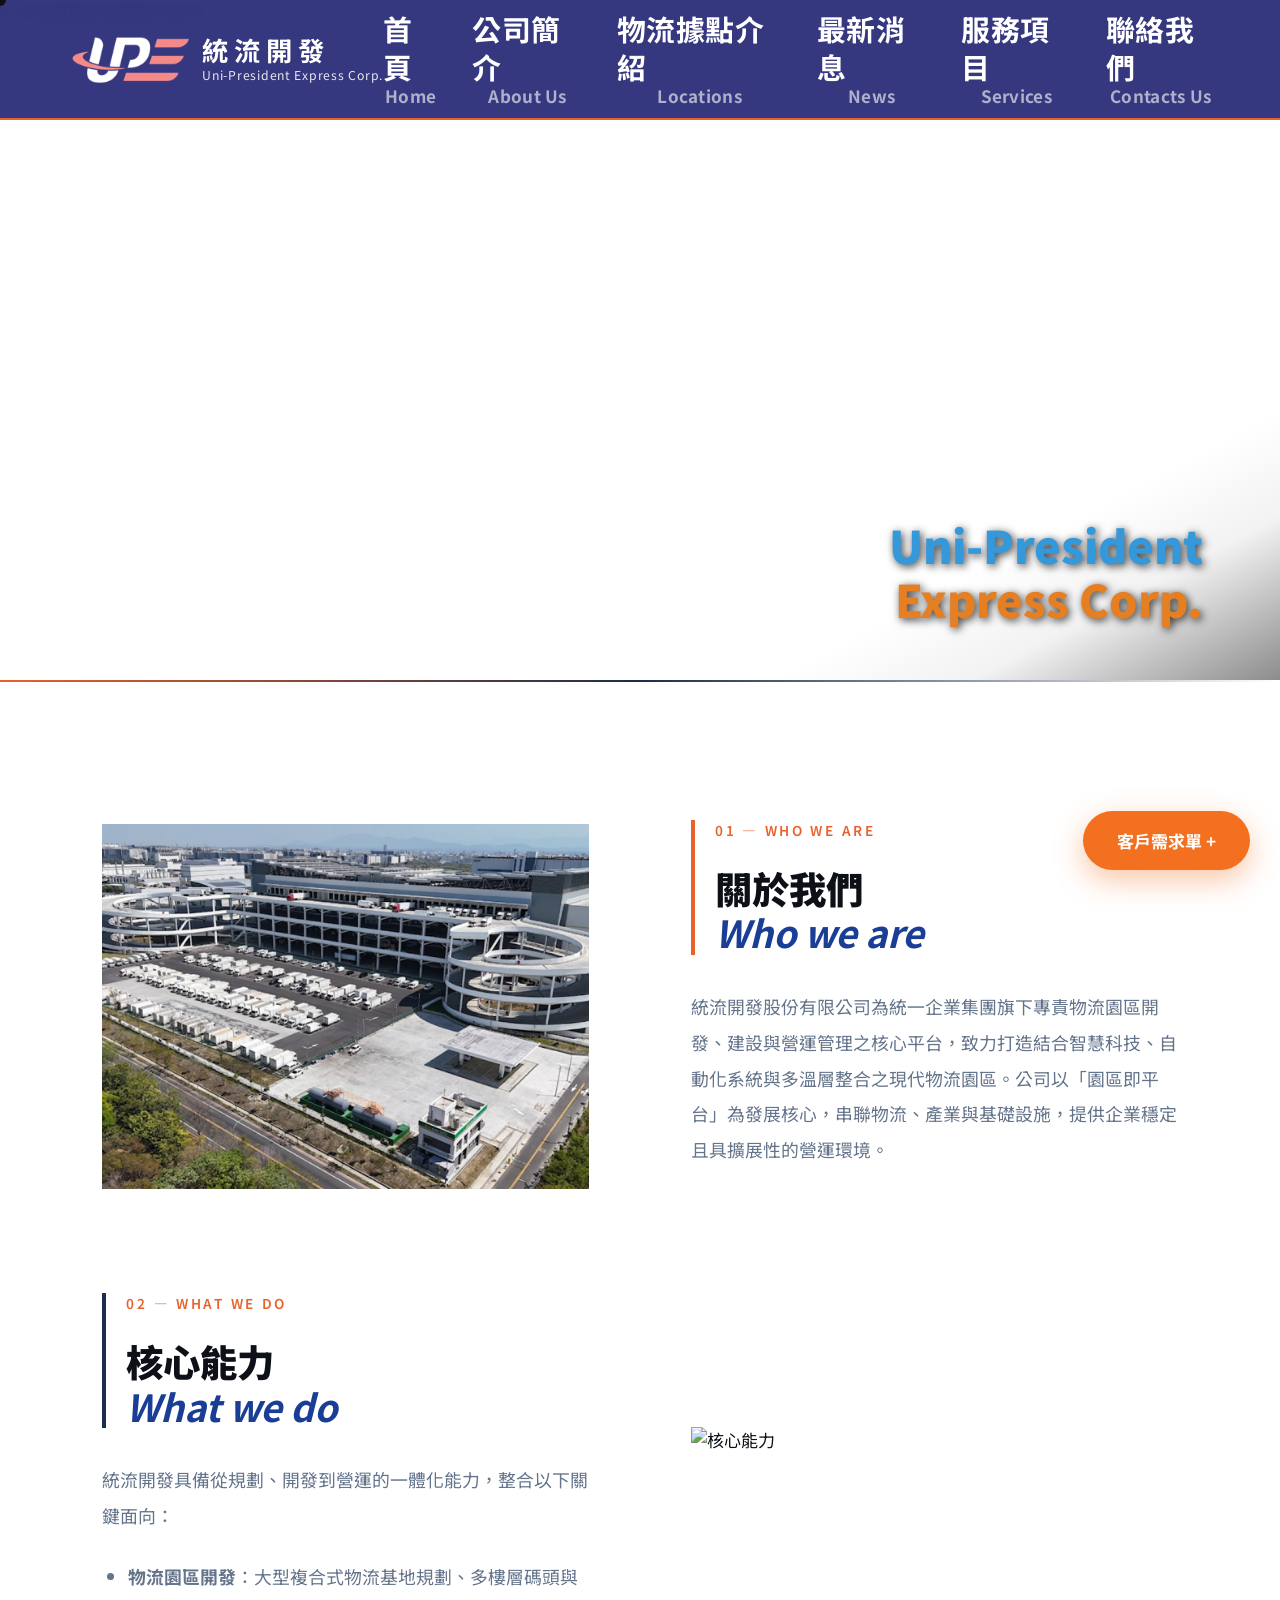
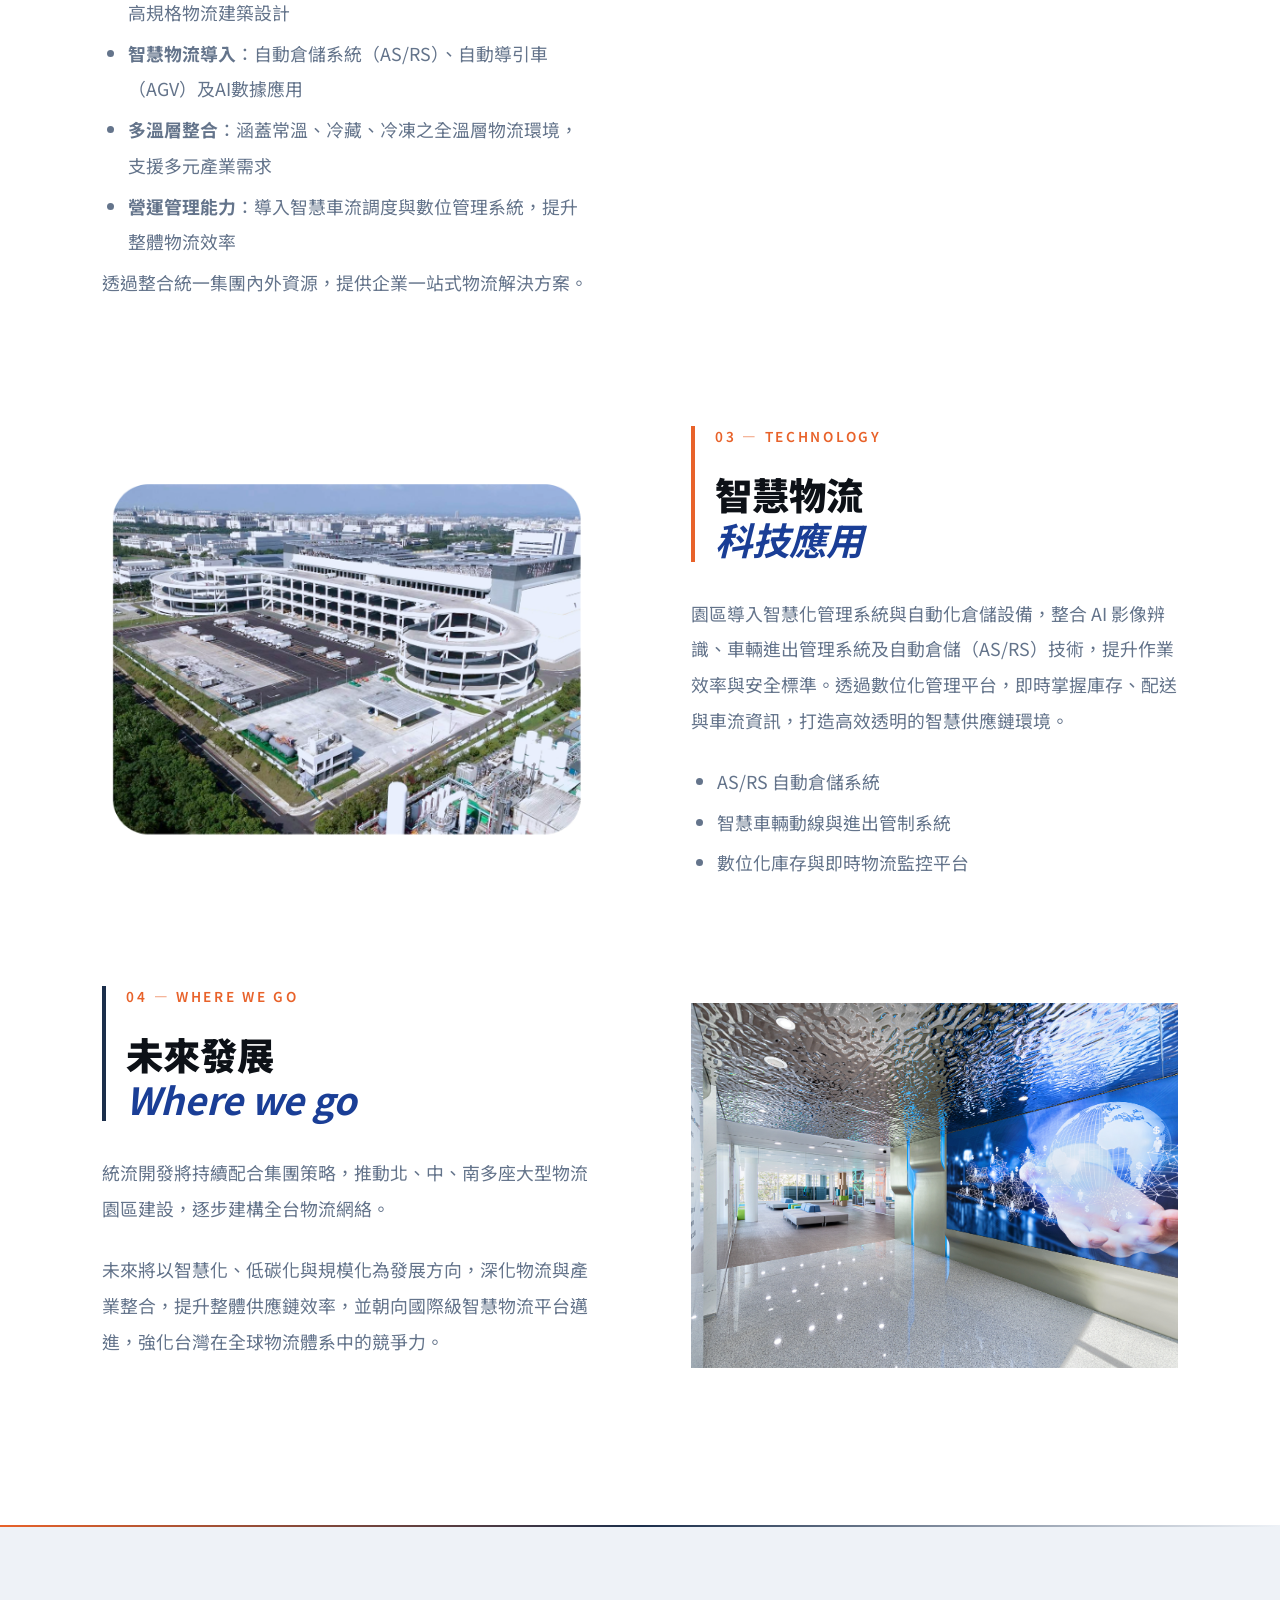
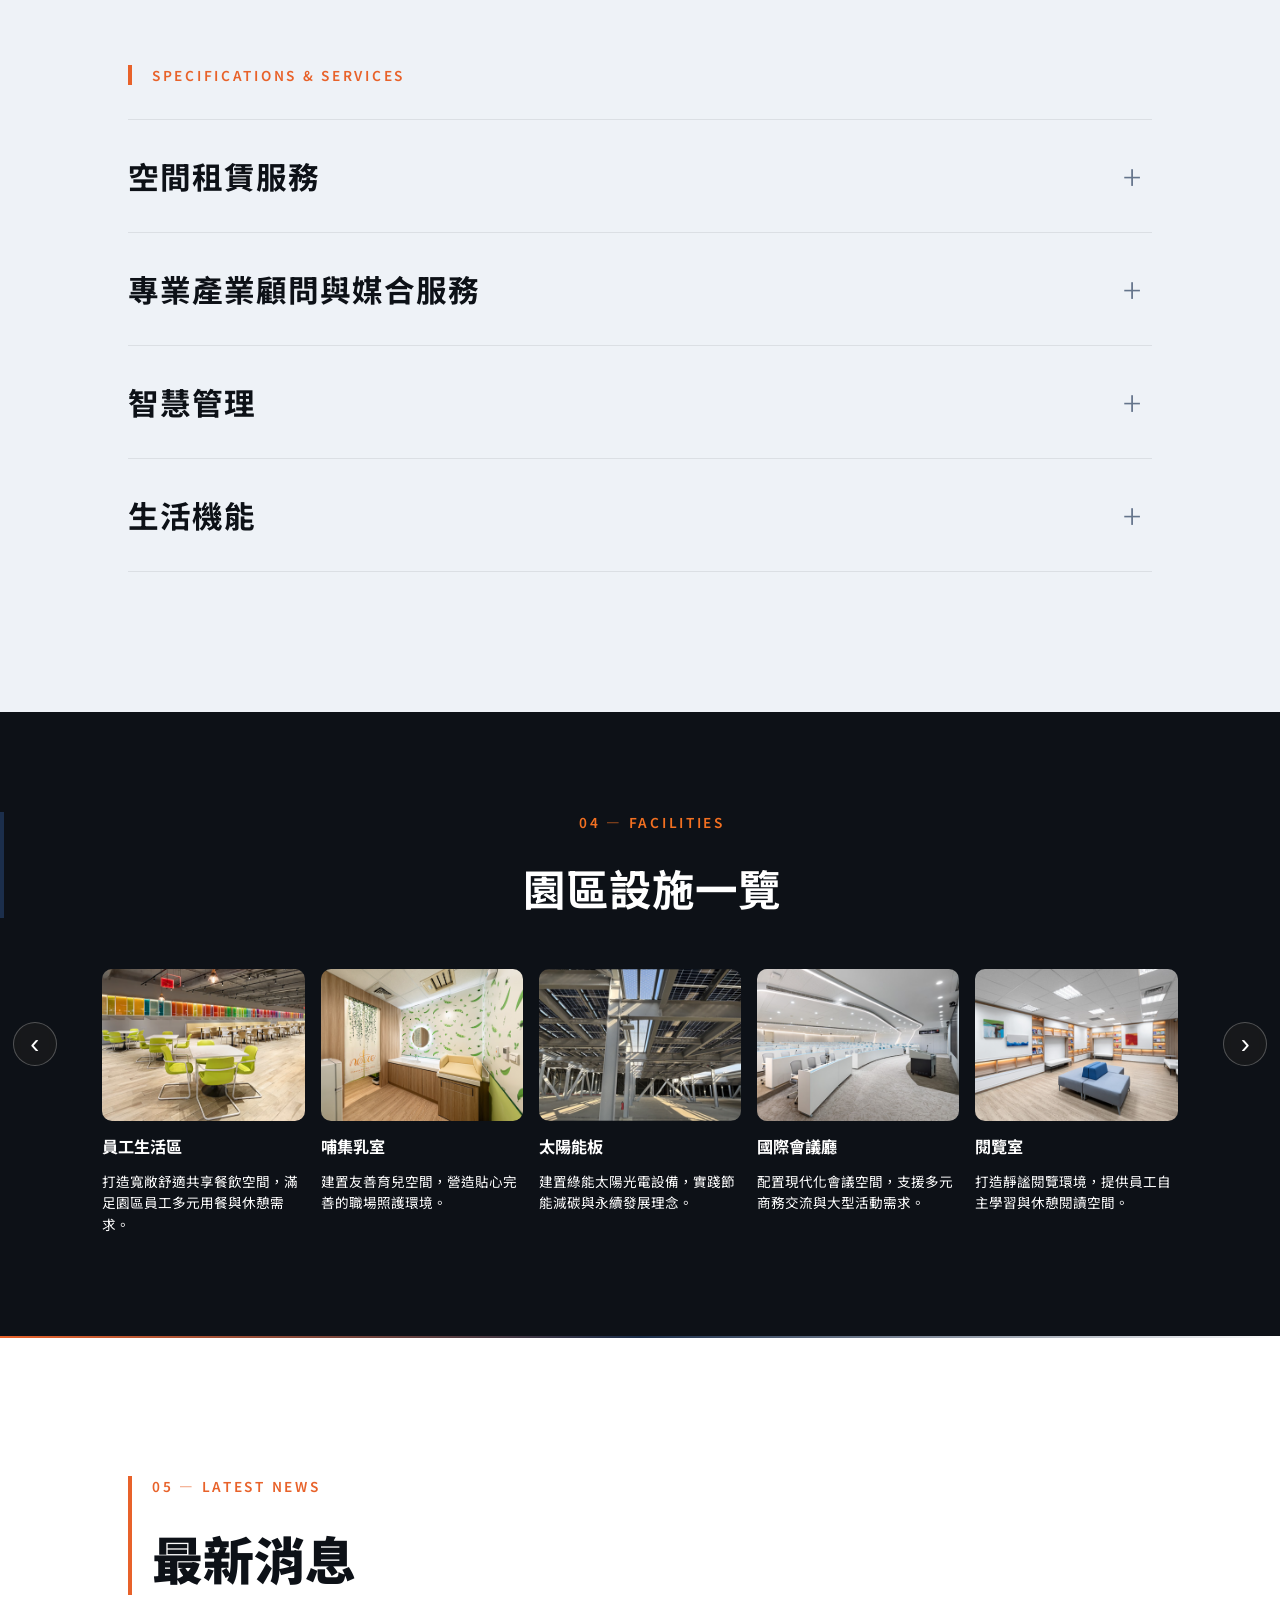
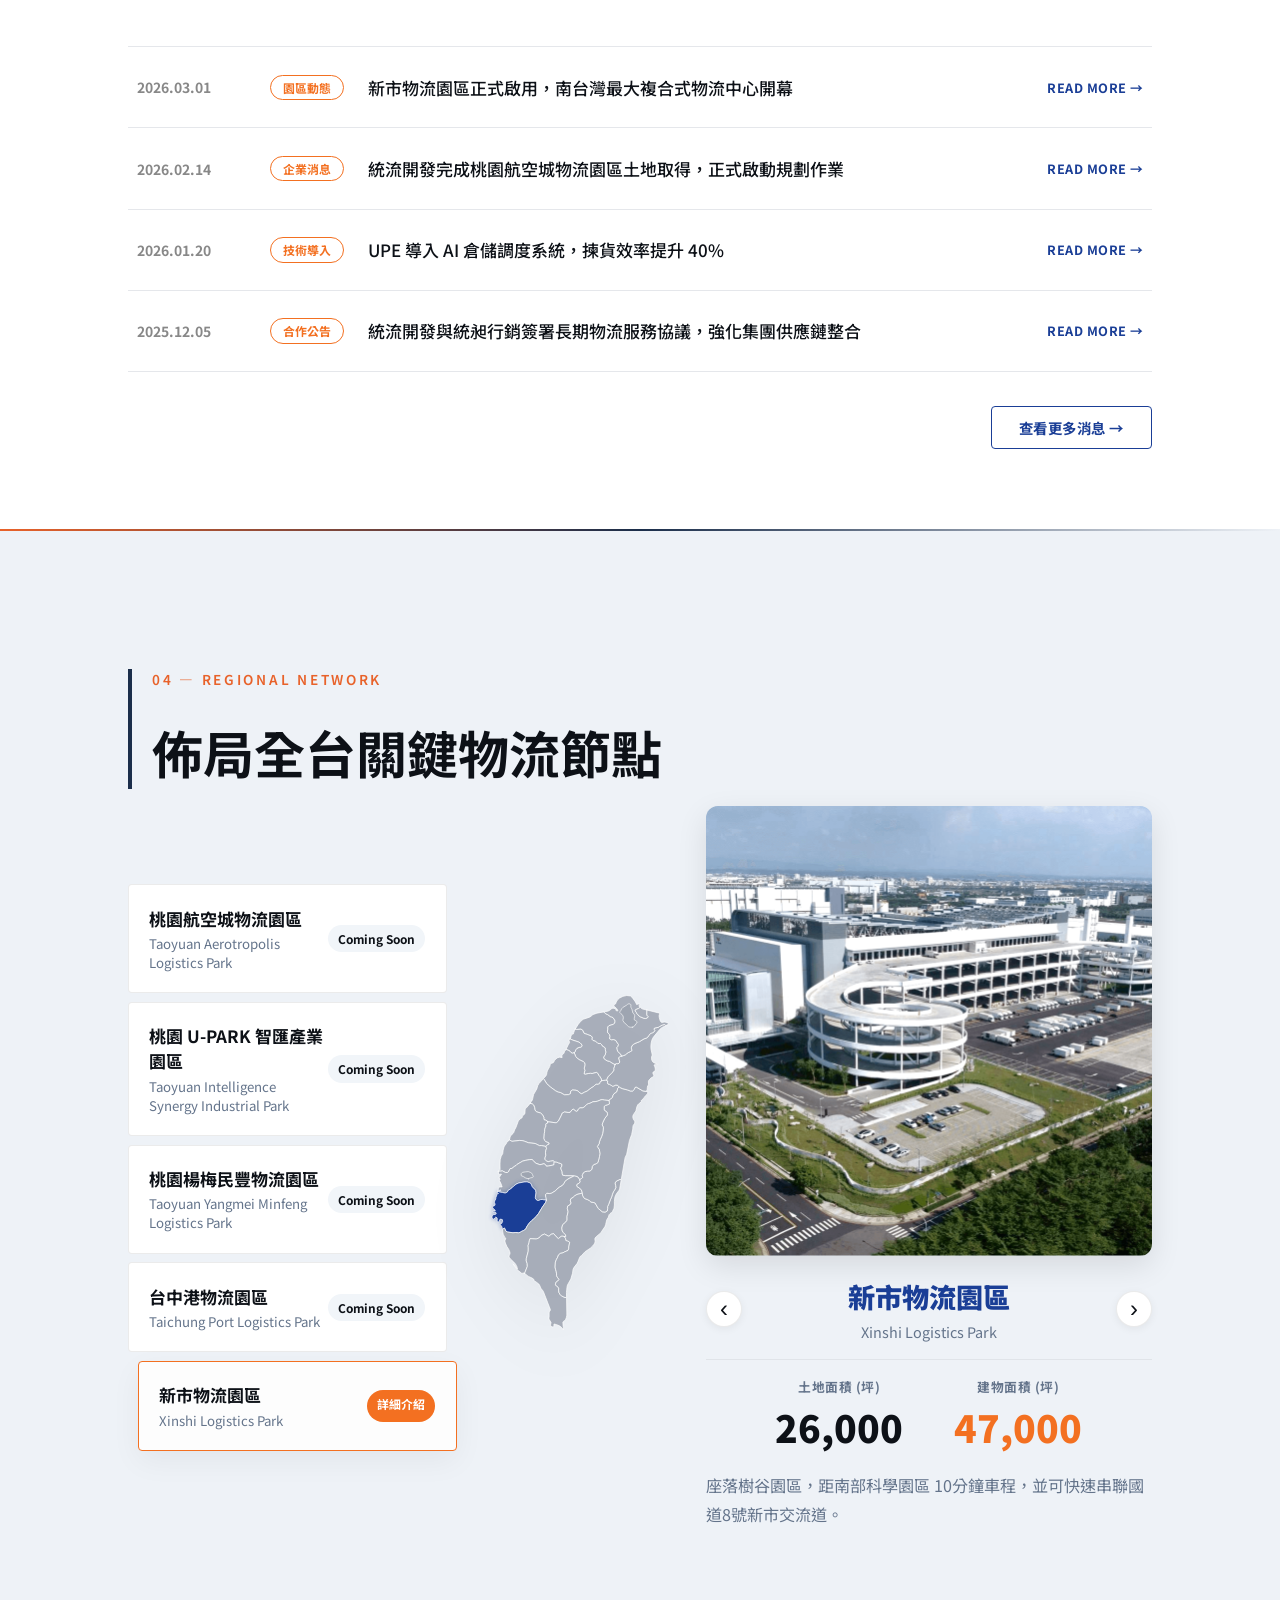
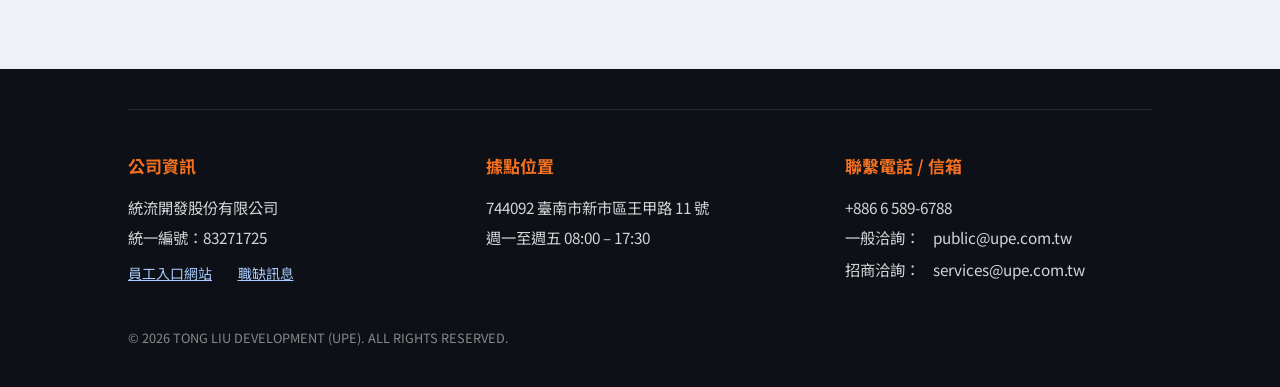
==== commit 0f07fff6: "UI: switch to logo_v2.png and shrink hero shadow to bottom-right corner only - Use logo_v2.png (pure" ====
--- a/index.html
+++ b/index.html
@@ -15,7 +15,7 @@
 
     <nav>
         <div class="logo-container">
-            <img src="images/logo2.png" alt="統流開發 UPE" class="logo-img">
+            <img src="images/logo_v2.png" alt="統流開發 UPE" class="logo-img">
             <div class="logo-text">
                 <span class="logo-zh">統流開發</span>
                 <span class="logo-en">Uni-President Express Corp.</span>
--- a/style.css
+++ b/style.css
@@ -171,7 +171,7 @@
 .hero-overlay {
     position: absolute;
     inset: 0;
-    background: linear-gradient(to top left, rgba(0,0,0,0.55) 0%, rgba(0,0,0,0.1) 25%, transparent 40%);
+    background: linear-gradient(to top left, rgba(0,0,0,0.45) 0%, rgba(0,0,0,0.05) 12%, transparent 20%);
     z-index: 1;
 }
 
@@ -878,7 +878,7 @@
     .hero-title h1 { font-size: clamp(2.4rem, 5.5vw, 3.5rem); line-height: 1.0; }
 
     .hero-overlay {
-        background: linear-gradient(to top left, rgba(0,0,0,0.55) 0%, rgba(0,0,0,0.1) 25%, transparent 40%);
+        background: linear-gradient(to top left, rgba(0,0,0,0.45) 0%, rgba(0,0,0,0.05) 12%, transparent 20%);
     }
 }
 
@@ -937,8 +937,8 @@
     /* 遮罩：手機版 */
     .hero-overlay {
         background:
-            linear-gradient(to bottom, rgba(5,15,40,0.55) 0%, transparent 35%),
-            linear-gradient(to top left, rgba(0,0,0,0.55) 0%, rgba(0,0,0,0.1) 25%, transparent 40%);
+            linear-gradient(to bottom, rgba(5,15,40,0.45) 0%, transparent 30%),
+            linear-gradient(to top left, rgba(0,0,0,0.45) 0%, rgba(0,0,0,0.05) 12%, transparent 20%);
     }
     .hero-brand { bottom: 6%; right: 5%; }
     .hero-brand-uni,
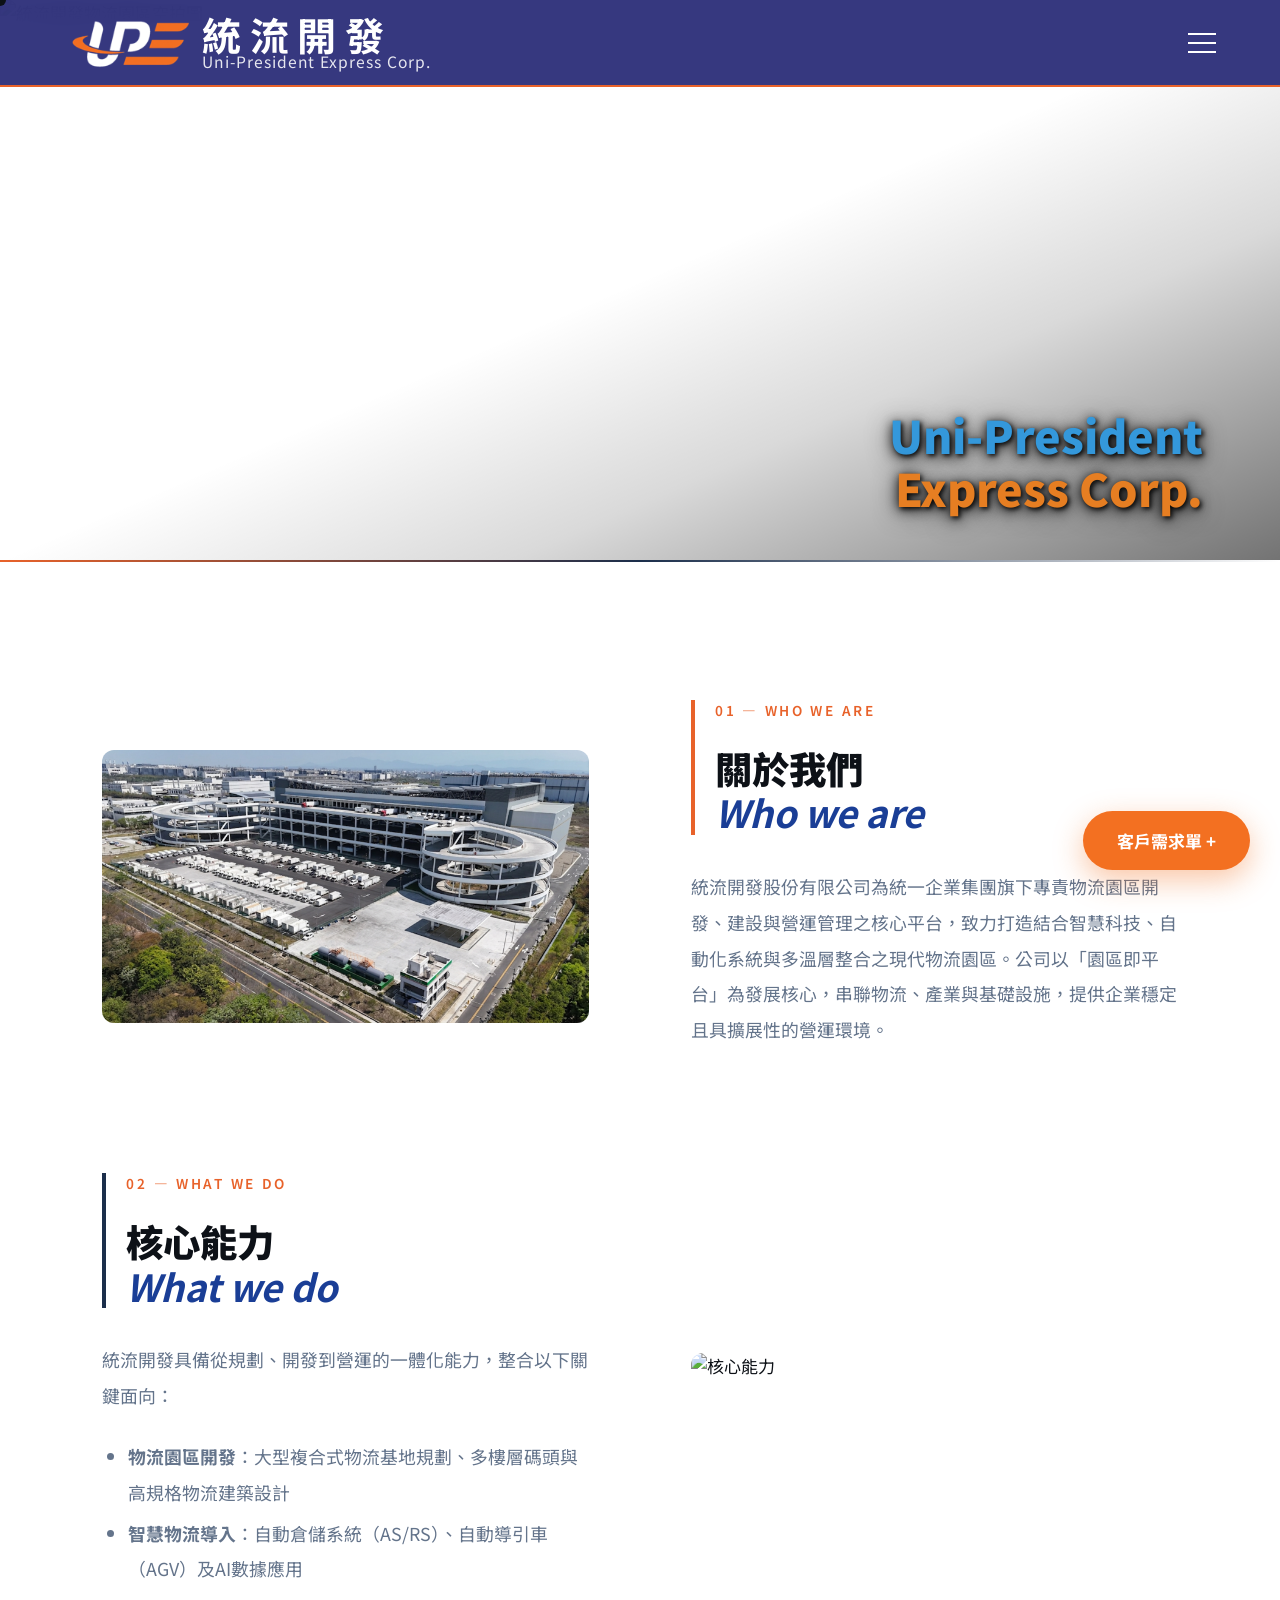
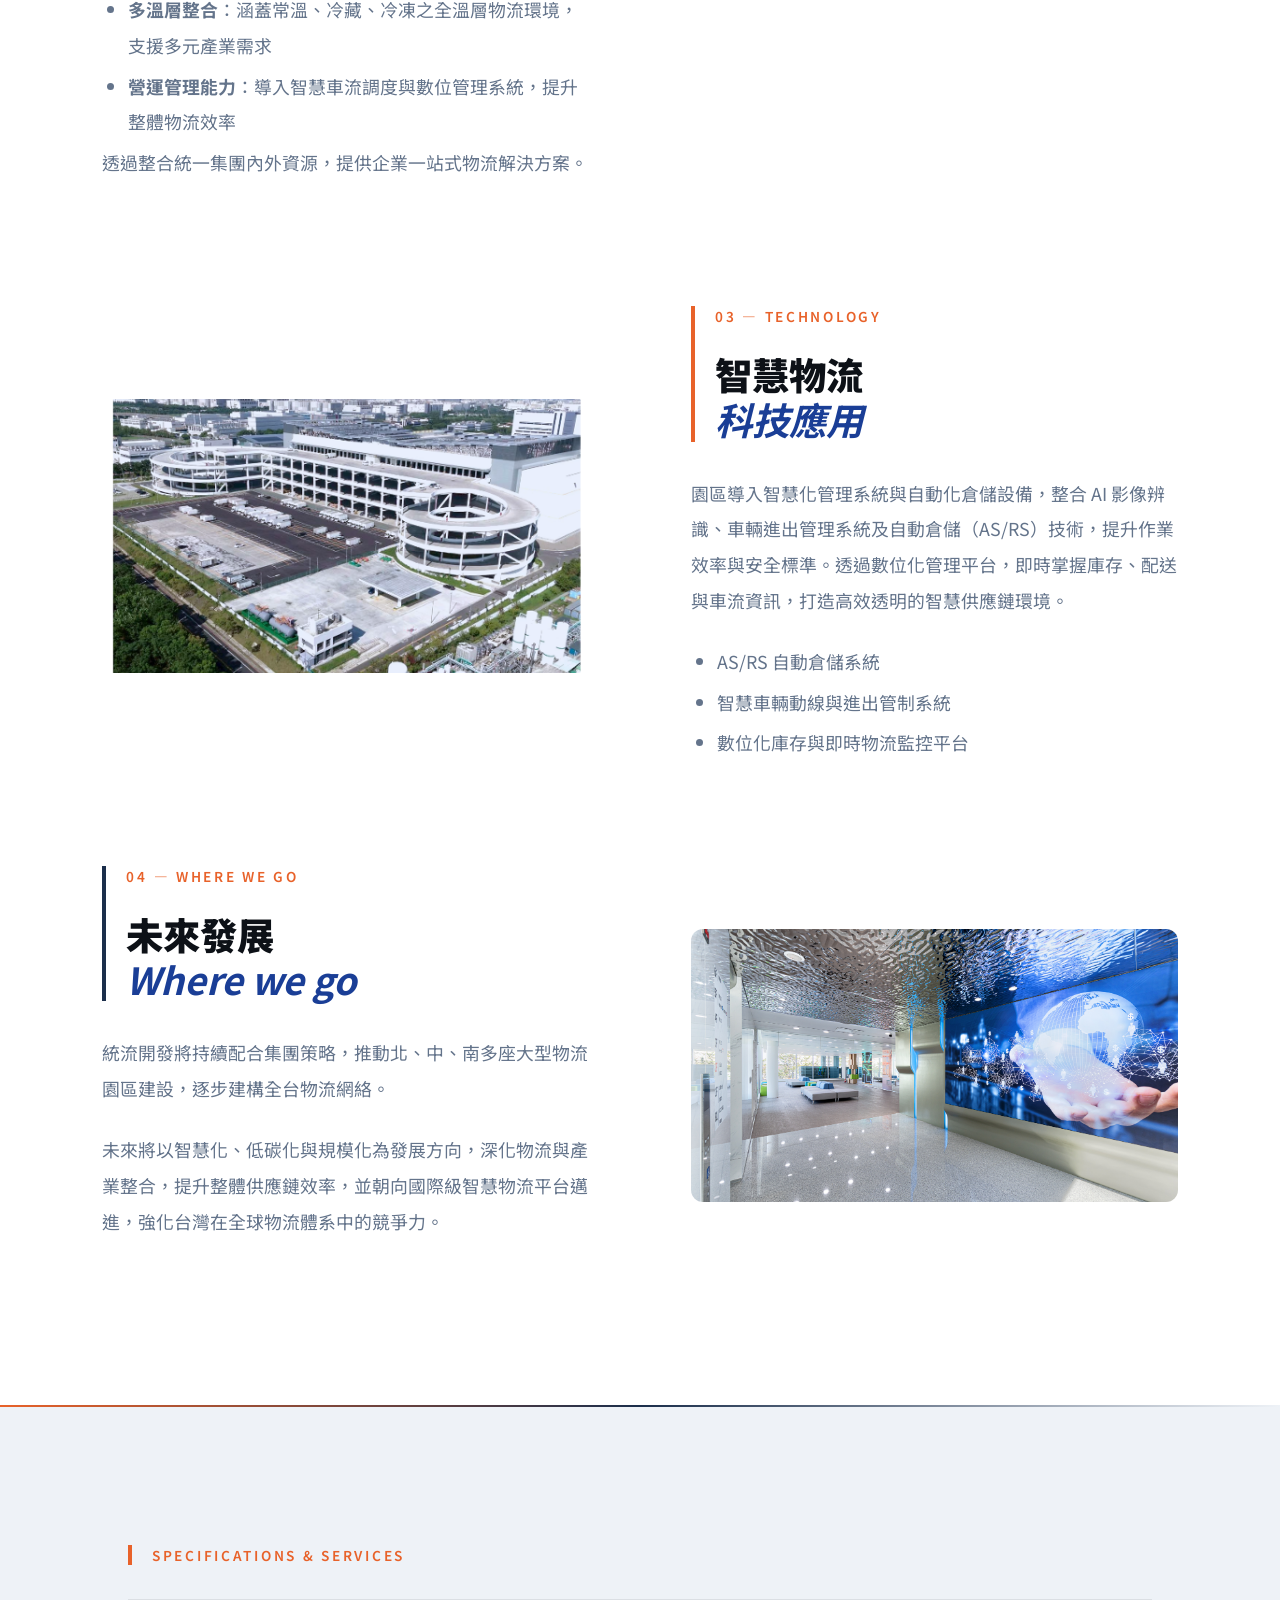
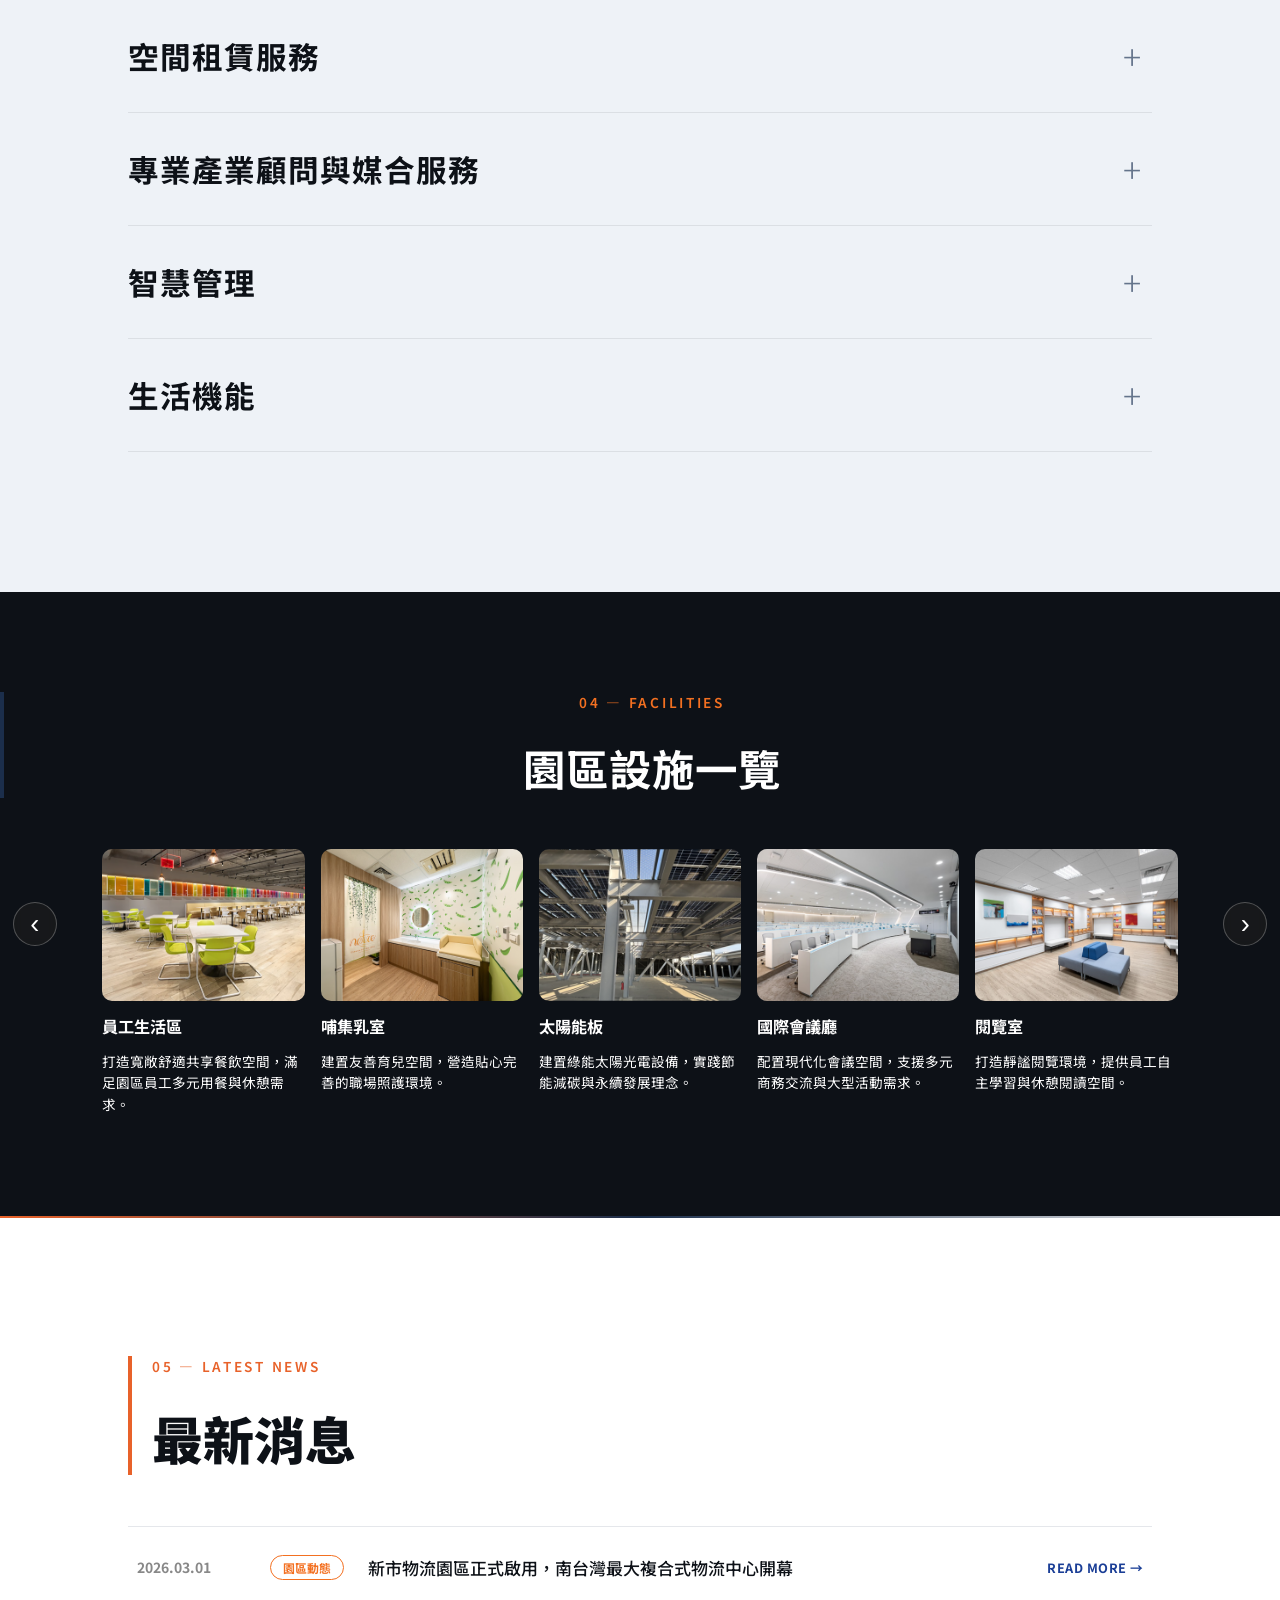
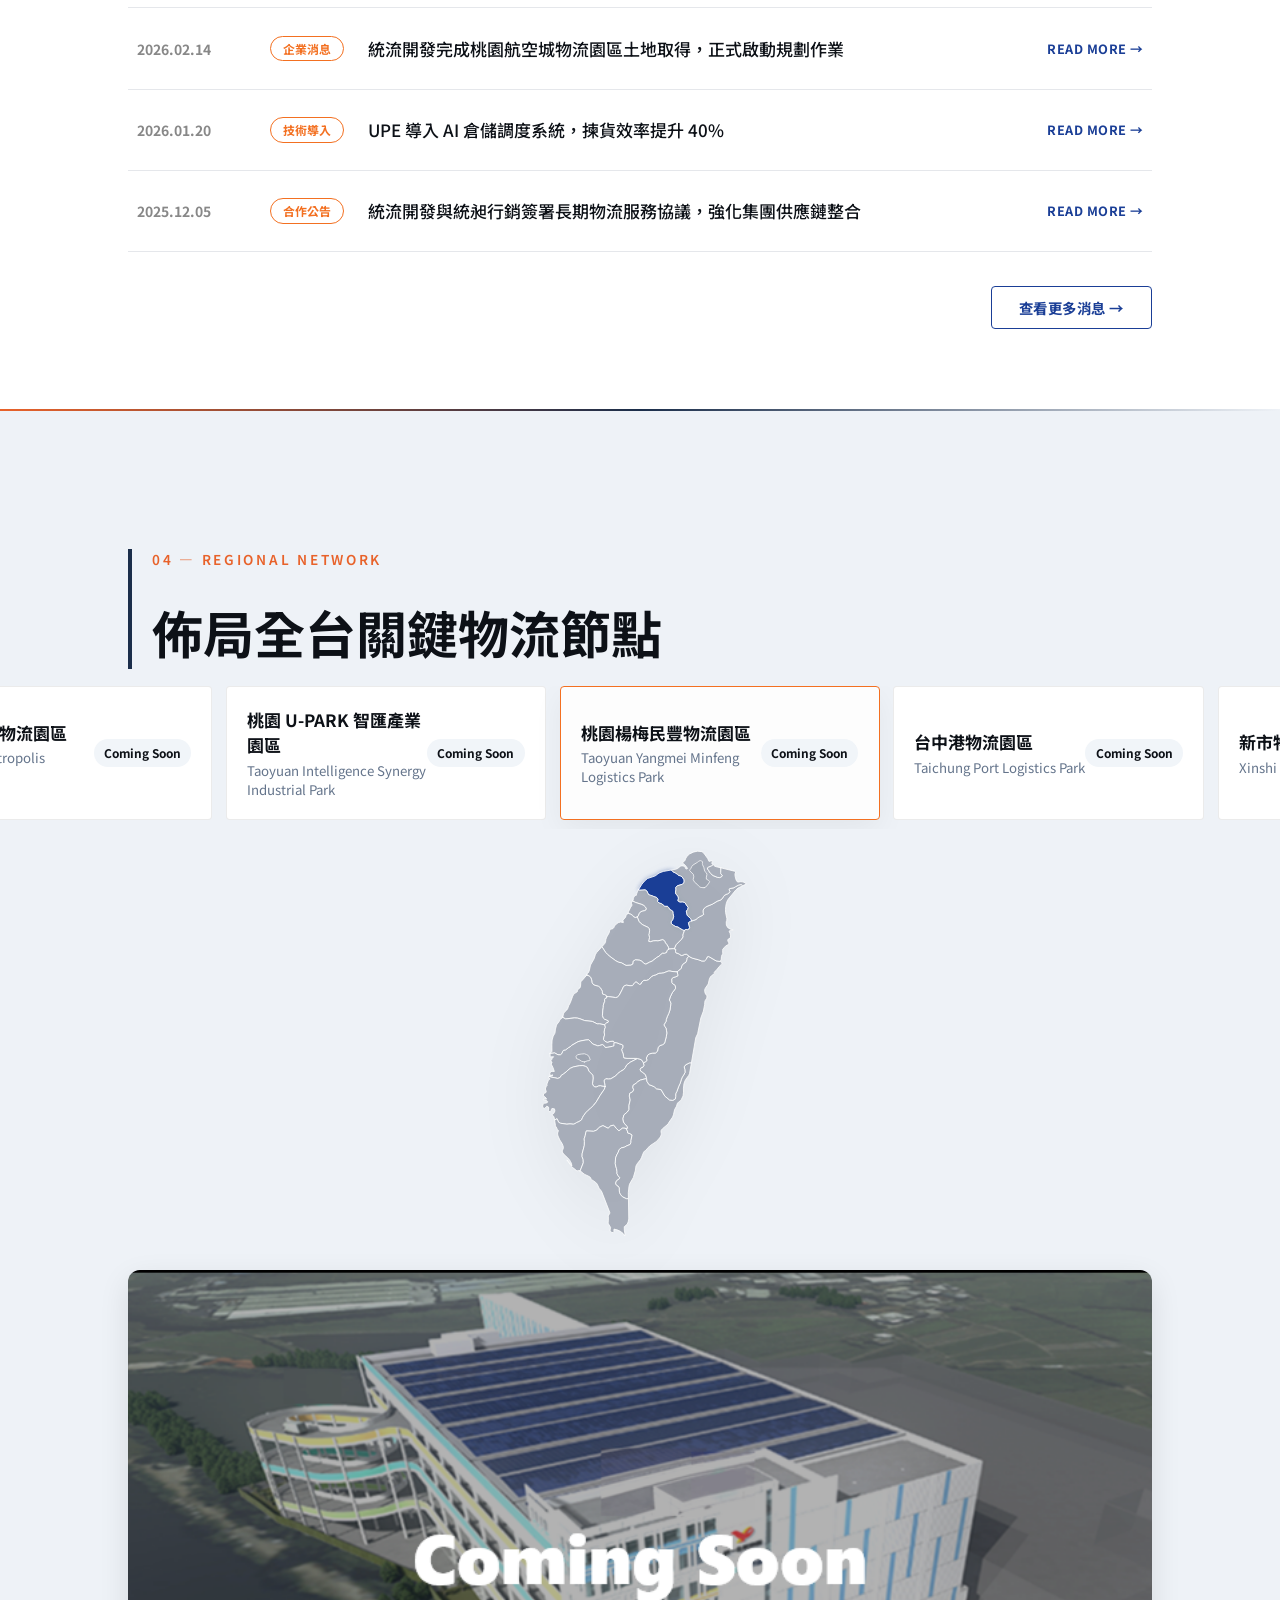
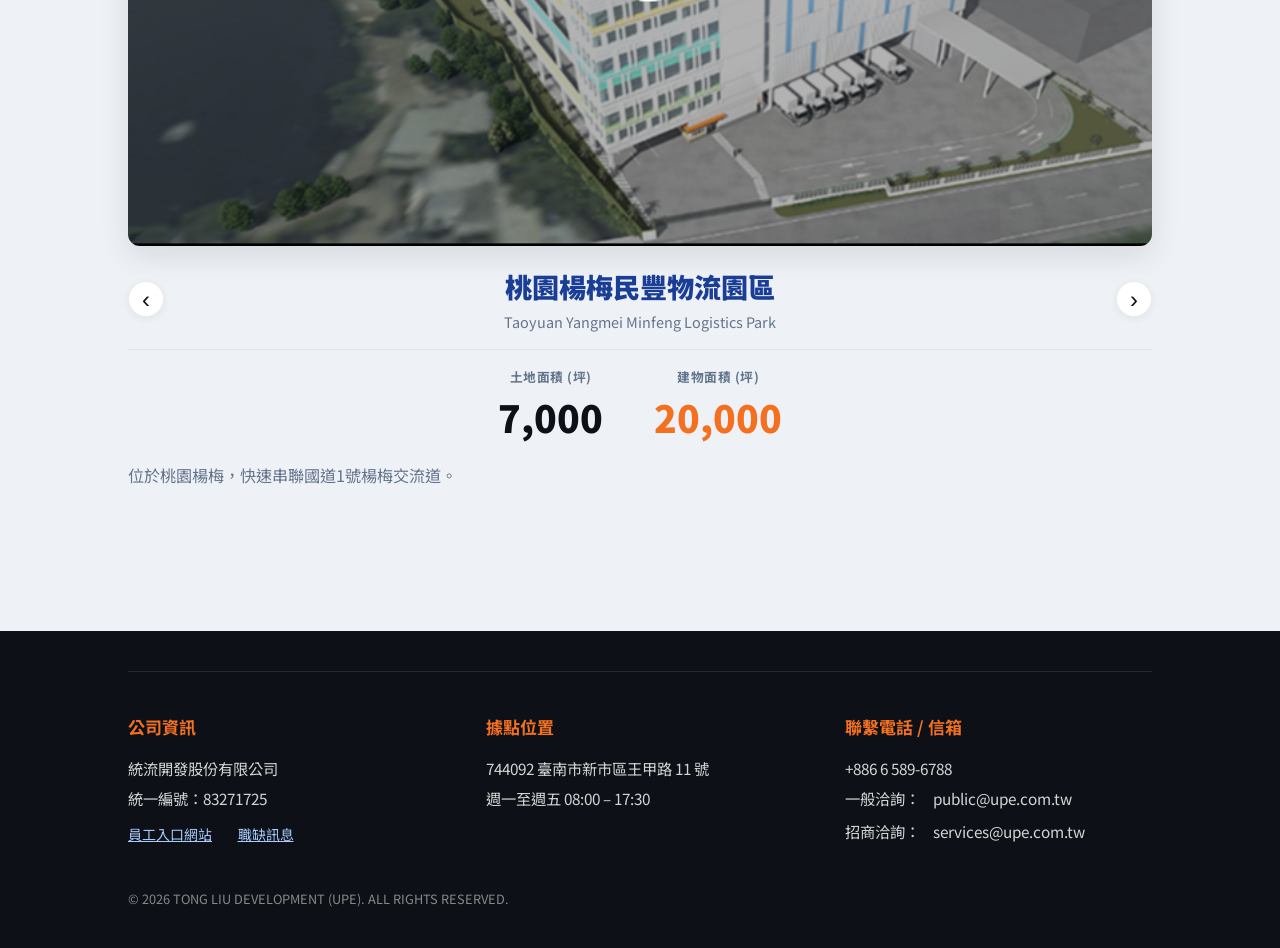
==== commit a5ce995e: "Feat: add card list arrows, fix footer alignment, unify editorial/park image ratios, fix mobile card" ====
--- a/index.html
+++ b/index.html
@@ -286,7 +286,9 @@
 
             <div class="locations-container">
                 <!-- 左欄：園區列表 -->
-                <div class="location-list reveal-up">
+                <div class="location-list-wrapper">
+                    <button class="card-list-nav card-list-prev" id="card-list-prev" type="button" aria-label="上一張">&#8249;</button>
+                    <div class="location-list reveal-up">
                     <div class="park-card" data-region="north" data-city="taoyuan">
                         <div class="park-name">
                             <h4>桃園航空城物流園區</h4>
@@ -322,6 +324,8 @@
                         </div>
                         <div class="badge highlight">詳細介紹</div>
                     </a>
+                </div>
+                    <button class="card-list-nav card-list-next" id="card-list-next" type="button" aria-label="下一張">&#8250;</button>
                 </div>
 
                 <!-- 中欄：台灣地圖 -->
--- a/style.css
+++ b/style.css
@@ -54,10 +54,10 @@
     color: #FFFFFF;
 }
 .logo-container { height: 65px; display: flex; align-items: center; gap: 0.6rem; }
-.logo-img { height: 64px; width: auto; object-fit: contain; mix-blend-mode: screen; display: block; }
-.logo-text { display: flex; flex-direction: column; justify-content: center; gap: 0.15rem; }
-.logo-zh { font-size: 1.55rem; font-weight: 700; color: #FFFFFF; letter-spacing: 0.22em; line-height: 1.15; white-space: nowrap; font-family: 'Noto Sans TC', sans-serif; }
-.logo-en { font-size: 0.72rem; color: rgba(255,255,255,0.88); letter-spacing: 0.06em; line-height: 1.2; white-space: nowrap; font-family: 'Noto Sans TC', sans-serif; }
+.logo-img { height: 64px; width: auto; object-fit: contain; display: block; }
+.logo-text { display: flex; flex-direction: column; justify-content: space-between; gap: 0; }
+.logo-zh { font-size: 2.3rem; font-weight: 700; color: #FFFFFF; letter-spacing: 0.22em; line-height: 1; white-space: nowrap; font-family: 'Noto Sans TC', sans-serif; }
+.logo-en { font-size: 0.92rem; color: rgba(255,255,255,0.88); letter-spacing: 0.06em; line-height: 1; white-space: nowrap; font-family: 'Noto Sans TC', sans-serif; }
 .nav-menu { display: flex; gap: 2rem; font-weight: 700; letter-spacing: 0.5px; }
 .nav-menu a { text-decoration: none; color: #FFFFFF; transition: 0.3s; position: relative; display: flex; flex-direction: column; align-items: center; }
 .nav-menu a .nav-zh { font-size: 1.7rem; line-height: 1.3; }
@@ -171,7 +171,7 @@
 .hero-overlay {
     position: absolute;
     inset: 0;
-    background: linear-gradient(to top left, rgba(0,0,0,0.45) 0%, rgba(0,0,0,0.05) 12%, transparent 20%);
+    background: linear-gradient(to top left, rgba(0,0,0,0.55) 0%, rgba(0,0,0,0.15) 30%, transparent 50%);
     z-index: 1;
 }
 
@@ -189,7 +189,10 @@
     display: block;
     font-weight: 900;
     font-size: clamp(1.6rem, 3.5vw, 3rem);
-    text-shadow: 2px 2px 8px rgba(0,0,0,0.8);
+    text-shadow:
+        0 2px 12px rgba(0,0,0,0.9),
+        0 4px 24px rgba(0,0,0,0.7),
+        2px 2px 4px rgba(0,0,0,0.8);
 }
 .hero-brand-uni     { color: #3498db; }
 .hero-brand-express { color: #e67e22; }
@@ -304,14 +307,15 @@
 }
 
 .editorial-image {
+    border-radius: 12px;
     overflow: hidden;
+    aspect-ratio: 16 / 9;
 }
 .editorial-image img {
     width: 100%;
     height: 100%;
     object-fit: cover;
     display: block;
-    aspect-ratio: 4/3;
     transition: transform 0.6s cubic-bezier(0.16, 1, 0.3, 1);
 }
 .editorial-image:hover img {
@@ -519,6 +523,19 @@
 
 /* ── 6. Locations ── */
 .locations-container { display: grid; grid-template-columns: 1fr 0.6fr 1.4fr; gap: 2rem; align-items: center; }
+.location-list-wrapper { position: relative; display: flex; align-items: center; gap: 0.5rem; }
+.card-list-nav {
+    display: none; /* hidden on desktop – cards are vertical list */
+    flex-shrink: 0;
+    width: 36px; height: 36px; border-radius: 50%;
+    border: 1px solid var(--border-light);
+    background: white;
+    color: var(--text-primary); font-size: 1.4rem; line-height: 1;
+    align-items: center; justify-content: center;
+    cursor: pointer; transition: background 0.2s, border-color 0.2s;
+    z-index: 10;
+}
+.card-list-nav:hover { background: var(--accent-orange); border-color: var(--accent-orange); color: white; }
 .location-list { display: flex; flex-direction: column; gap: 0.5rem; }
 .park-card {
     background: white; padding: 1.2rem; border: 1px solid var(--border-light);
@@ -636,10 +653,10 @@
 .detail-image-col {
     border-radius: 12px; overflow: hidden;
     box-shadow: 0 10px 30px rgba(0,0,0,0.1); position: relative; background: #E2E8F0;
-    width: 100%; height: 450px;
+    width: 100%; aspect-ratio: 16 / 9;
 }
 .detail-image-col img {
-    width: 100%; height: 100%; object-fit: cover;
+    width: 100%; height: 100%; object-fit: cover; display: block;
     background-color: #E2E8F0;
 }
 
@@ -767,8 +784,48 @@
 
 /* ── 平板橫向 / 小筆電 (1025px–1280px) ── */
 @media (min-width: 1025px) and (max-width: 1280px) {
-    .hero { height: 55vw; max-height: 680px; overflow: hidden; }
+    /* 切換成 hamburger nav，避免選單在此寬度換行擠壓 */
+    .nav-menu { display: none; }
+    .nav-toggle { display: flex; }
+    nav { position: fixed; top: 0; width: 100%; }
+
+    /* Hero 固定高度，不隨視窗壓縮 */
+    .hero { height: 560px; min-height: 560px; max-height: 560px; overflow: hidden; }
     .hero-title h1 { font-size: clamp(2.8rem, 5vw, 3.8rem); }
+
+    /* Locations：改為直排（同平板），防止三欄過擠 */
+    .locations-container {
+        display: flex;
+        flex-direction: column;
+        gap: 1.5rem;
+    }
+    .map-wrapper { order: 1; width: 100%; align-items: center; }
+    #taiwan-svg { max-width: 220px; }
+    .location-list {
+        order: 2;
+        flex: 1;
+        min-width: 0;
+        display: flex;
+        flex-direction: row;
+        overflow-x: auto;
+        gap: 0.8rem;
+        padding-bottom: 0.5rem;
+        -webkit-overflow-scrolling: touch;
+        scroll-snap-type: x mandatory;
+        scrollbar-width: none;
+        padding-left: 0.5rem;
+        padding-right: 0.5rem;
+    }
+    .location-list::-webkit-scrollbar { display: none; }
+    .location-list .park-card {
+        min-width: 280px;
+        max-width: 320px;
+        flex-shrink: 0;
+        scroll-snap-align: center;
+        transform: none !important;
+    }
+    .card-list-nav { display: flex; }
+    #park-detail-section { order: 3; width: 100%; }
 }
 
 /* ── Responsive ── */
@@ -821,6 +878,8 @@
     #taiwan-svg { max-width: 200px; }
     .location-list {
         order: 2;
+        flex: 1;
+        min-width: 0;
         display: flex;
         flex-direction: row;
         overflow-x: auto;
@@ -838,30 +897,35 @@
         min-width: 220px;
         max-width: 260px;
         flex-shrink: 0;
-        scroll-snap-align: start;
+        scroll-snap-align: center;
         transform: none !important;
     }
     #park-detail-section {
         order: 3;
         width: 100%;
     }
-    .detail-image-col { height: 250px; }
     .detail-image-col img { width: 100%; height: 100%; object-fit: cover; }
+
+    /* Card list arrows */
+    .card-list-nav { display: flex; }
 
     /* Footer */
     .footer-info { text-align: center; }
+    .info-col { display: flex; flex-direction: column; align-items: center; }
+    .footer-links-row { justify-content: center; }
+    .contact-grid { display: inline-grid; }
 }
 
 /* ── 平板直向 (769px–1024px) ── */
 @media (min-width: 769px) and (max-width: 1024px) {
     /* Nav：relative 讓 hero 獨立在下方 */
-    nav { position: relative; background-color: #30327B; }
+    nav { position: fixed; top: 0; width: 100%; background-color: #30327B; }
     .logo-img { height: 52px; }
-    .logo-zh { font-size: 1.1rem; letter-spacing: 0.18em; }
-    .logo-en { font-size: 0.6rem; letter-spacing: 0.05em; }
+    .logo-zh { font-size: 1.7rem; letter-spacing: 0.18em; line-height: 1; }
+    .logo-en { font-size: 0.72rem; letter-spacing: 0.05em; line-height: 1; }
 
     /* Hero */
-    .hero { height: 60vw; max-height: 600px; min-height: 400px; overflow: hidden; }
+    .hero { height: 500px; min-height: 500px; max-height: 500px; overflow: hidden; }
     .hero-bg {
         position: absolute;
         inset: 0;
@@ -878,7 +942,7 @@
     .hero-title h1 { font-size: clamp(2.4rem, 5.5vw, 3.5rem); line-height: 1.0; }
 
     .hero-overlay {
-        background: linear-gradient(to top left, rgba(0,0,0,0.45) 0%, rgba(0,0,0,0.05) 12%, transparent 20%);
+        background: linear-gradient(to top left, rgba(0,0,0,0.55) 0%, rgba(0,0,0,0.15) 30%, transparent 50%);
     }
 }
 
@@ -892,17 +956,17 @@
     section { padding: 60px 5%; }
 
     /* ── Nav ── */
-    nav { padding: 0.6rem 5%; position: relative; background-color: #30327B; }
+    nav { padding: 0.6rem 5%; position: fixed; top: 0; width: 100%; background-color: #30327B; }
     .logo-container { height: 52px; gap: 0.5rem; }
     .logo-img { height: 50px; }
-    .logo-zh { font-size: 1rem; letter-spacing: 0.15em; }
-    .logo-en { display: block; font-size: 0.58rem; letter-spacing: 0.04em; color: rgba(255,255,255,0.82); }
+    .logo-zh { font-size: 1.45rem; letter-spacing: 0.15em; line-height: 1; }
+    .logo-en { display: block; font-size: 0.65rem; letter-spacing: 0.04em; line-height: 1; color: rgba(255,255,255,0.82); }
 
     /* ── Hero mobile (481px–768px 基準) ── */
     .hero {
-        height: 70vw;
-        min-height: 360px;
-        max-height: 520px;
+        height: 420px;
+        min-height: 420px;
+        max-height: 420px;
         overflow: hidden;
         background-color: #1B2E4B;
     }
@@ -936,9 +1000,7 @@
     }
     /* 遮罩：手機版 */
     .hero-overlay {
-        background:
-            linear-gradient(to bottom, rgba(5,15,40,0.45) 0%, transparent 30%),
-            linear-gradient(to top left, rgba(0,0,0,0.45) 0%, rgba(0,0,0,0.05) 12%, transparent 20%);
+        background: linear-gradient(to top left, rgba(0,0,0,0.55) 0%, rgba(0,0,0,0.15) 30%, transparent 50%);
     }
     .hero-brand { bottom: 6%; right: 5%; }
     .hero-brand-uni,
@@ -986,21 +1048,18 @@
     #locations { padding: 60px 5%; }
     #locations h2 { font-size: 1.8rem !important; margin-bottom: 1.5rem !important; }
 
-    /* 手機：一次顯示一張卡片的 carousel
-       90vw ≈ section content width（section 左右各 5% padding）
-       card = 82vw，padding-right = 8vw，確保最後一張可捲到
-       needed: padding-right >= containerWidth - cardWidth = 90vw - 82vw = 8vw ✓ */
+    /* 手機：一次顯示一張卡片的 carousel，scroll-snap-align: center 置中
+       container ≈ 90vw，card = 82vw → 兩側各 4vw padding 讓首尾卡片也能置中 */
     .location-list {
         padding-left: 4vw;
-        padding-right: 8vw;
+        padding-right: 4vw;
     }
     .location-list .park-card {
         min-width: 82vw;
         max-width: 82vw;
-    }
-
-    /* 詳細面板圖片：高度改用 aspect-ratio 自適應 */
-    .detail-image-col { height: auto; aspect-ratio: 16/9; }
+        scroll-snap-align: center;
+    }
+
     .detail-stats-container { gap: 1.5rem; flex-wrap: wrap; }
     .stat-card .value { font-size: 1.6rem; }
 
@@ -1036,13 +1095,13 @@
 /* ── 手機直向 (≤ 480px) ── */
 @media (max-width: 480px) {
     .logo-img { height: 42px; }
-    .logo-zh { font-size: 0.9rem; letter-spacing: 0.12em; }
-    .logo-en { font-size: 0.52rem; }
+    .logo-zh { font-size: 1.2rem; letter-spacing: 0.12em; line-height: 1; }
+    .logo-en { font-size: 0.58rem; line-height: 1; }
 
     .hero {
-        height: 85vw;
-        min-height: 320px;
-        max-height: 480px;
+        height: 360px;
+        min-height: 360px;
+        max-height: 360px;
         overflow: hidden;
     }
     .hero-title {
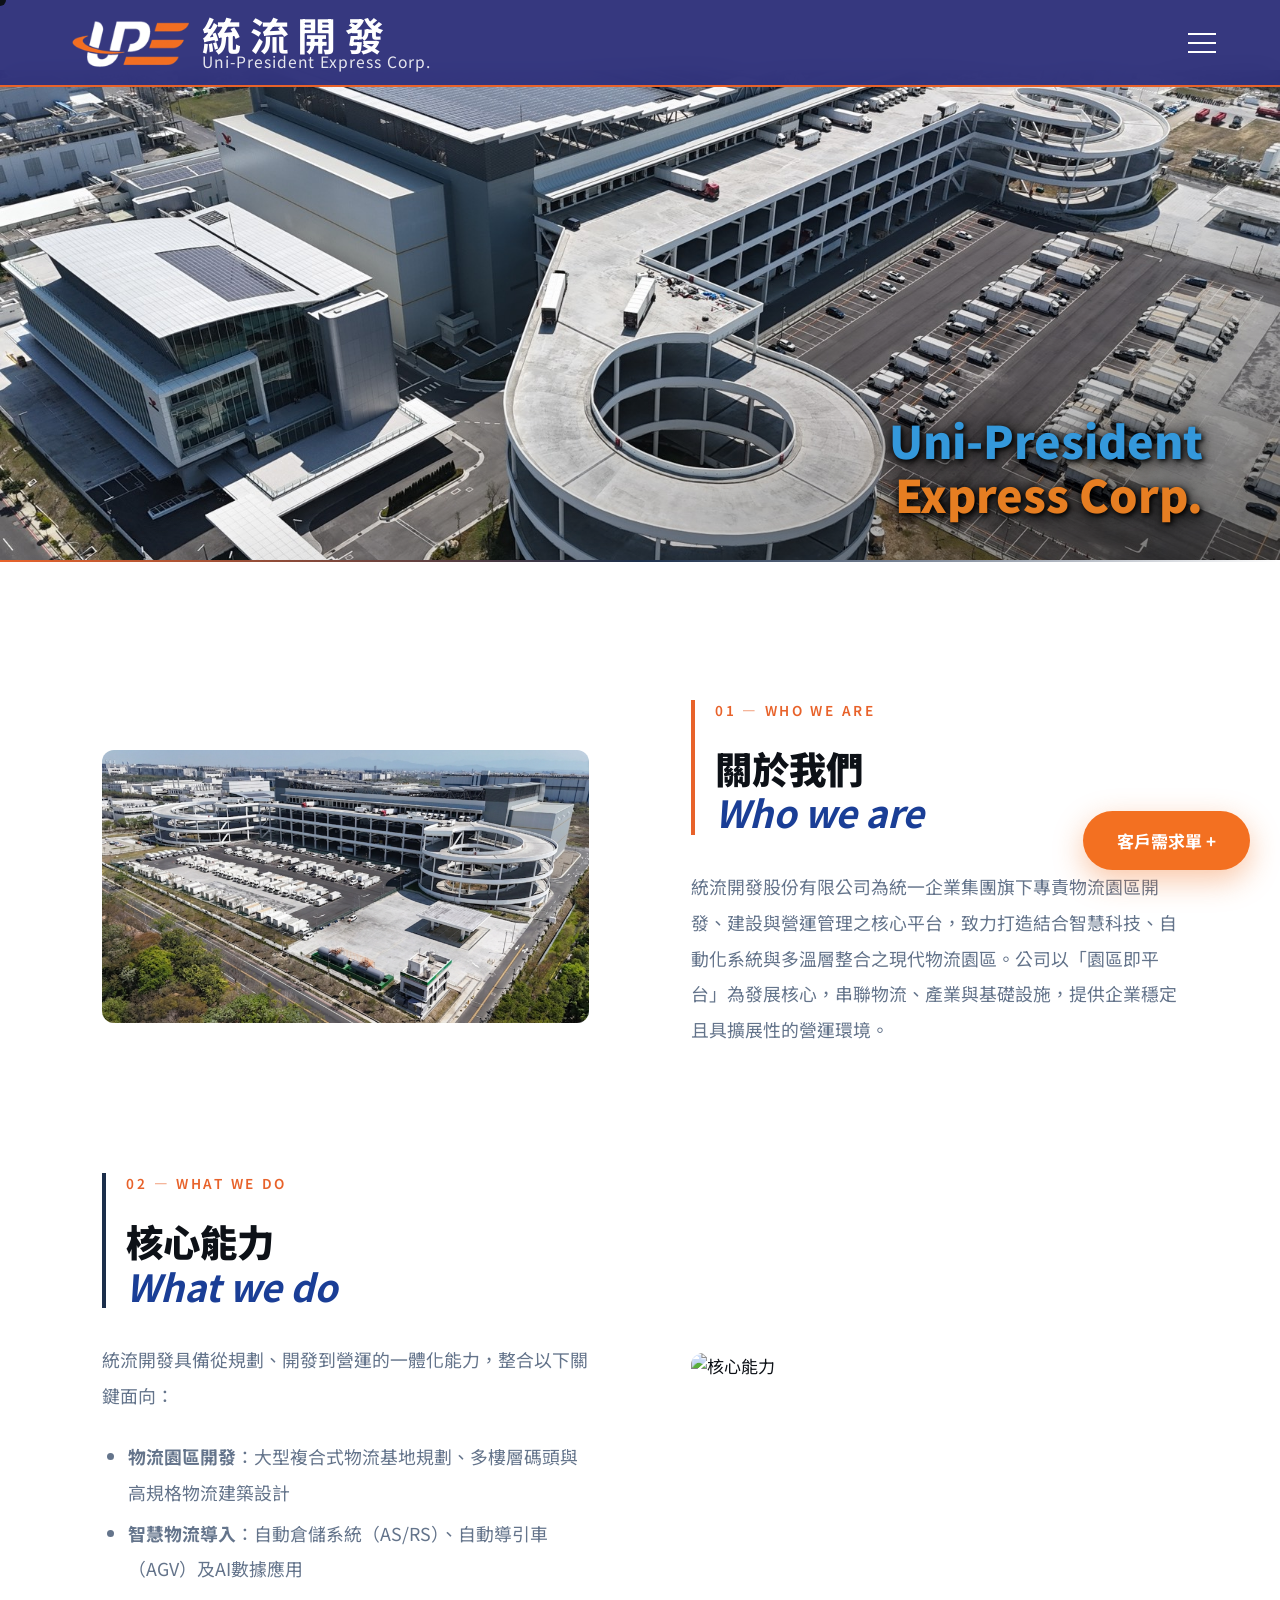
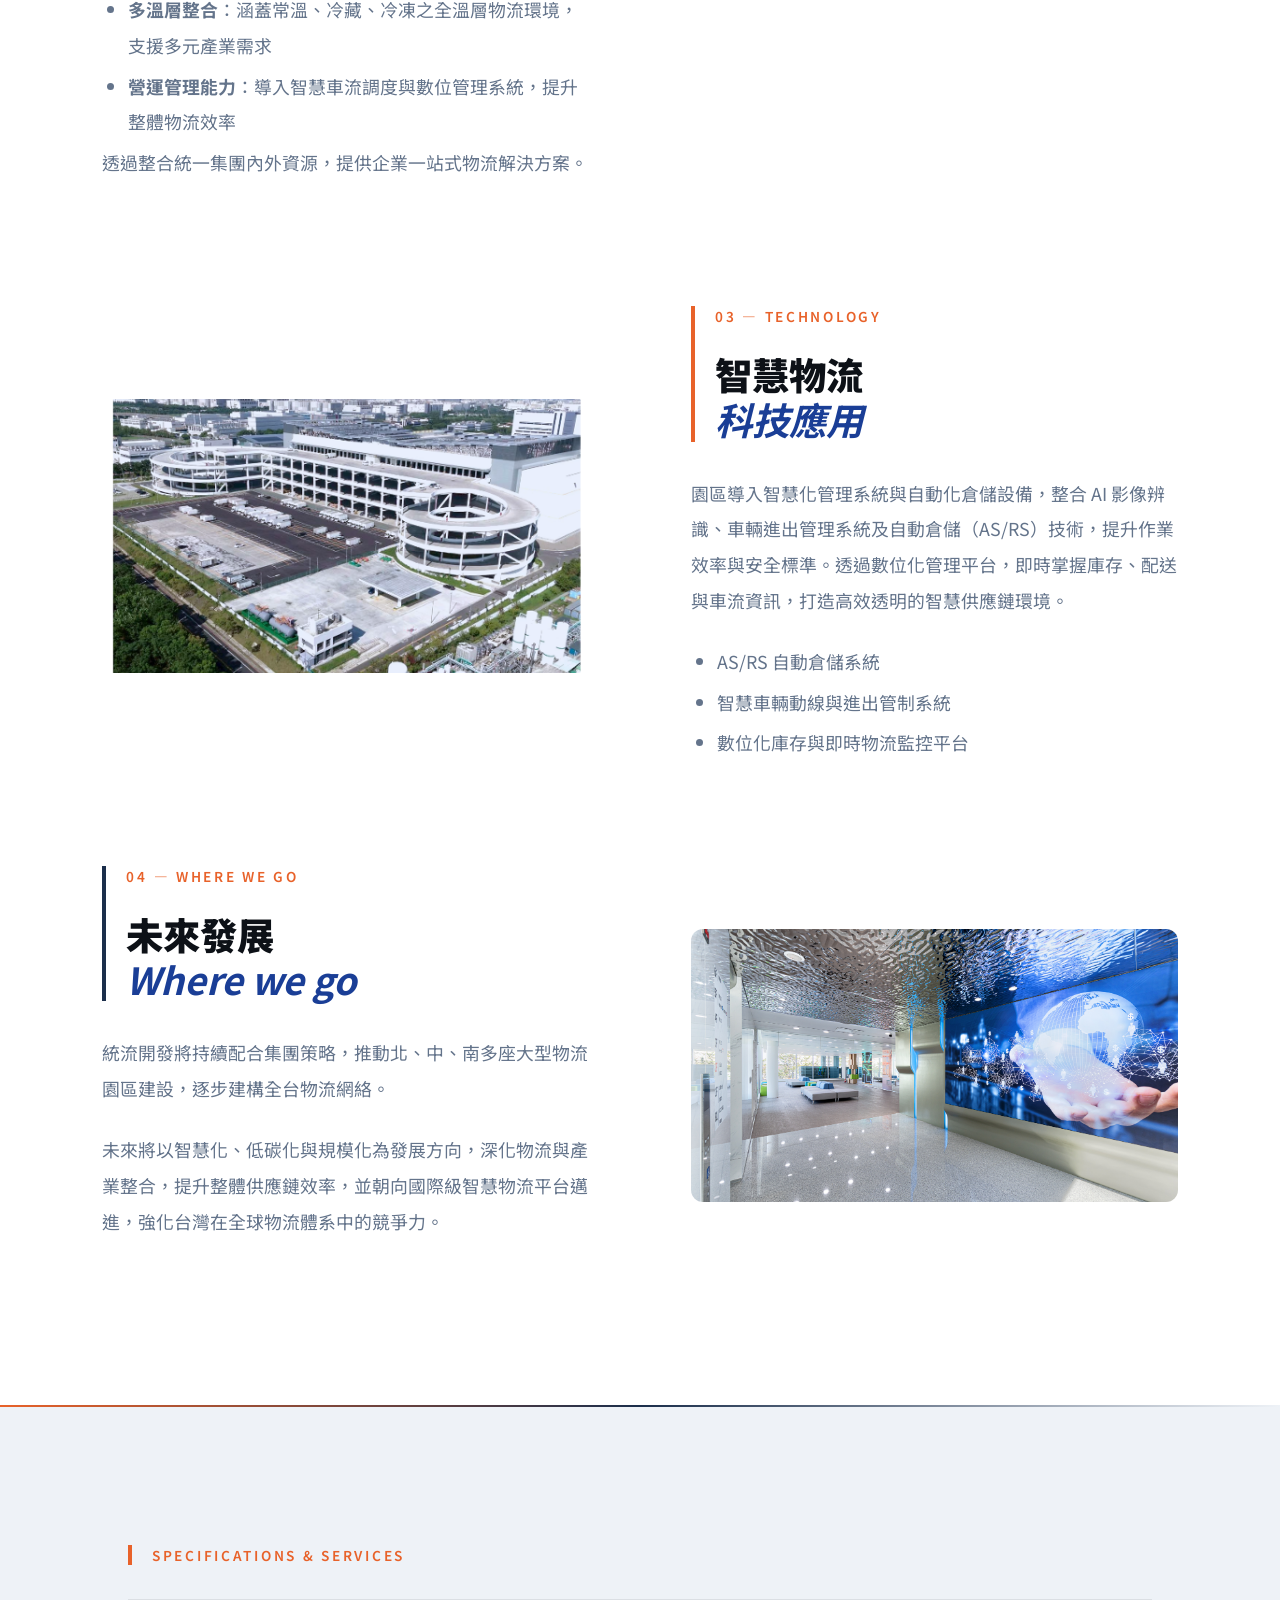
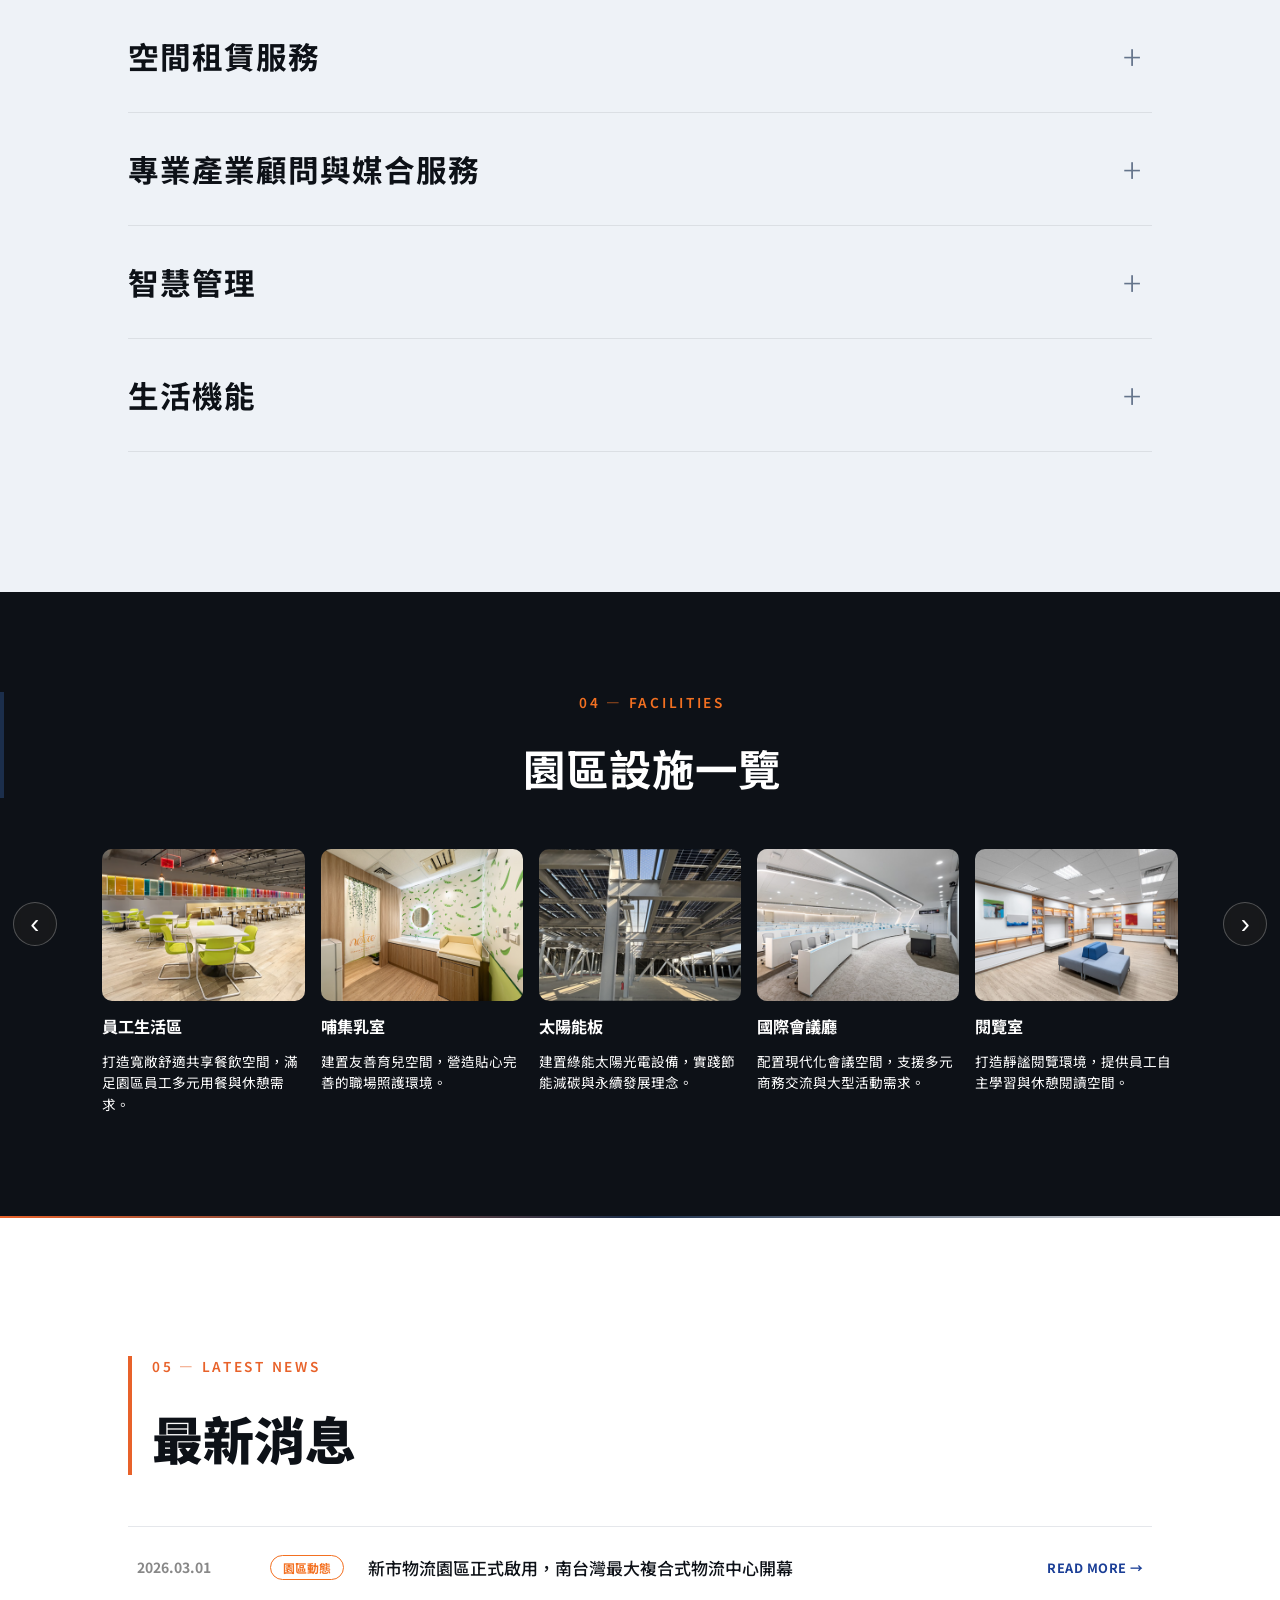
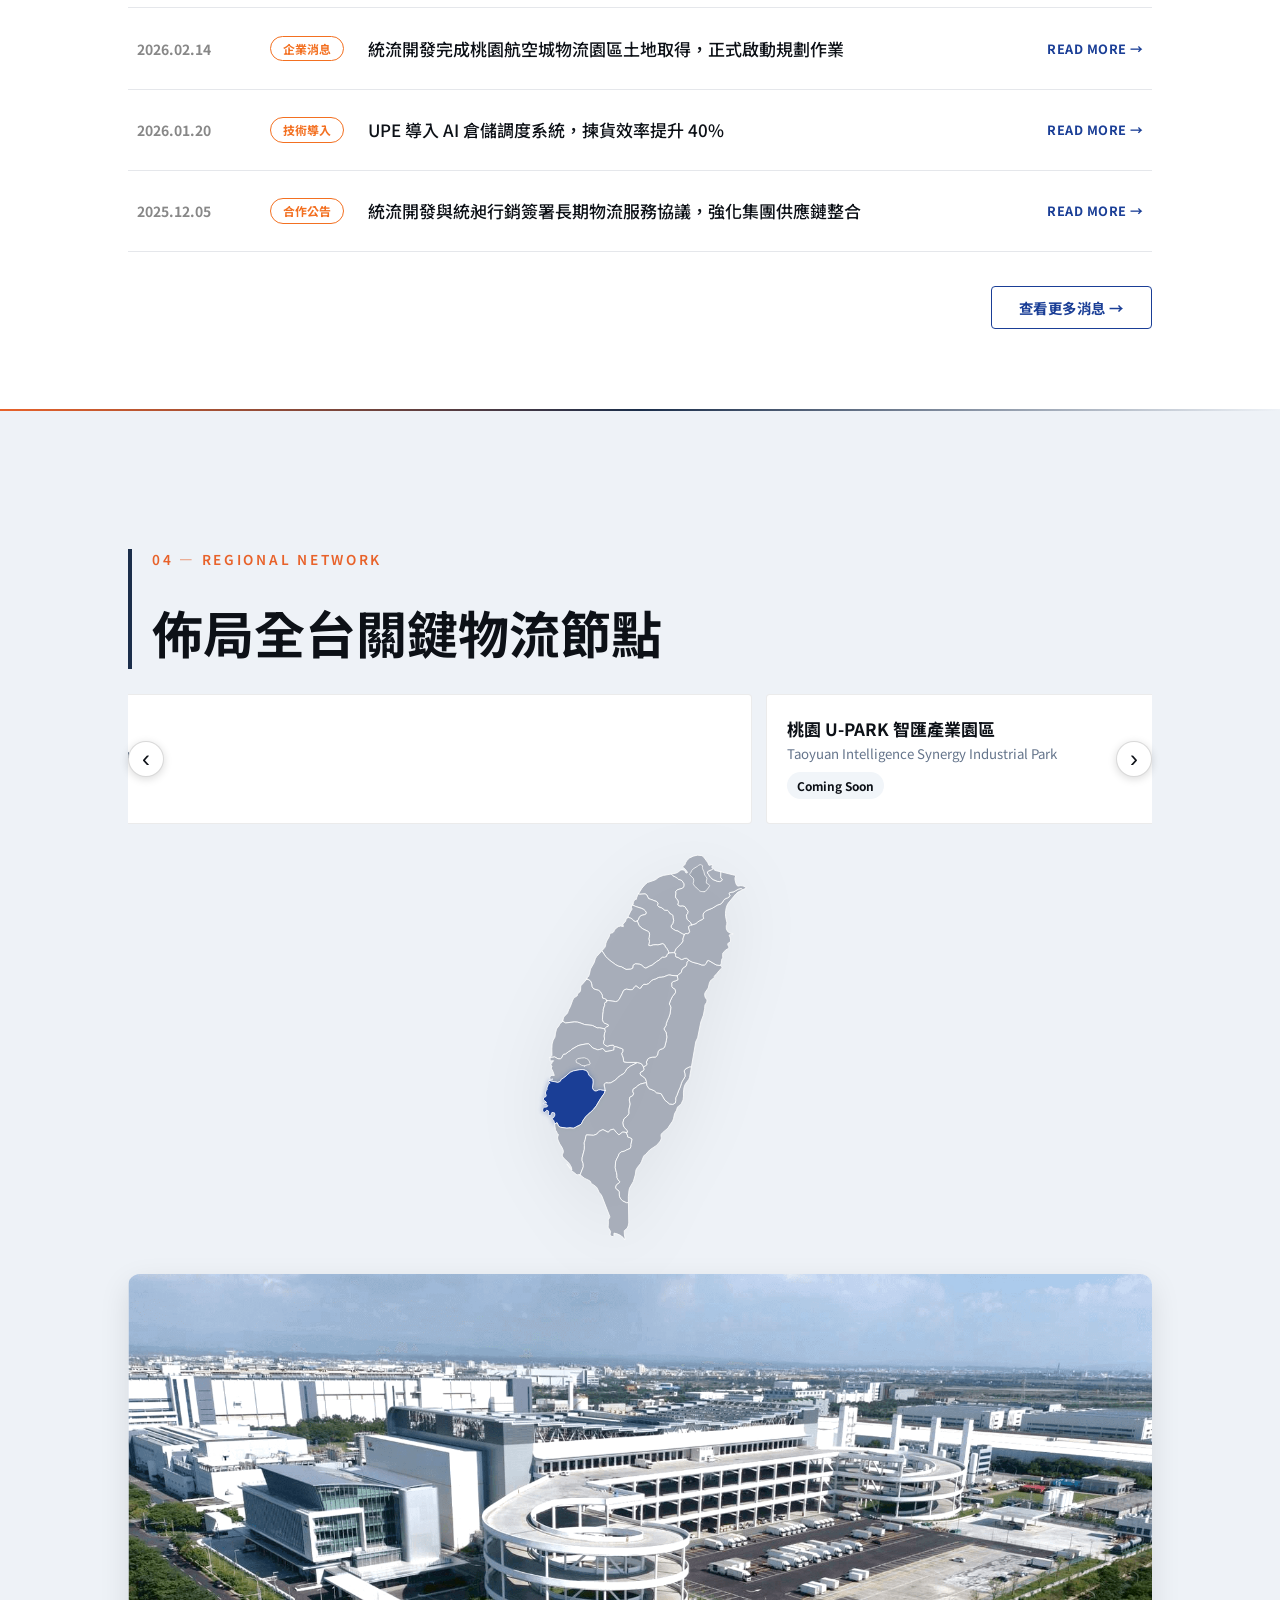
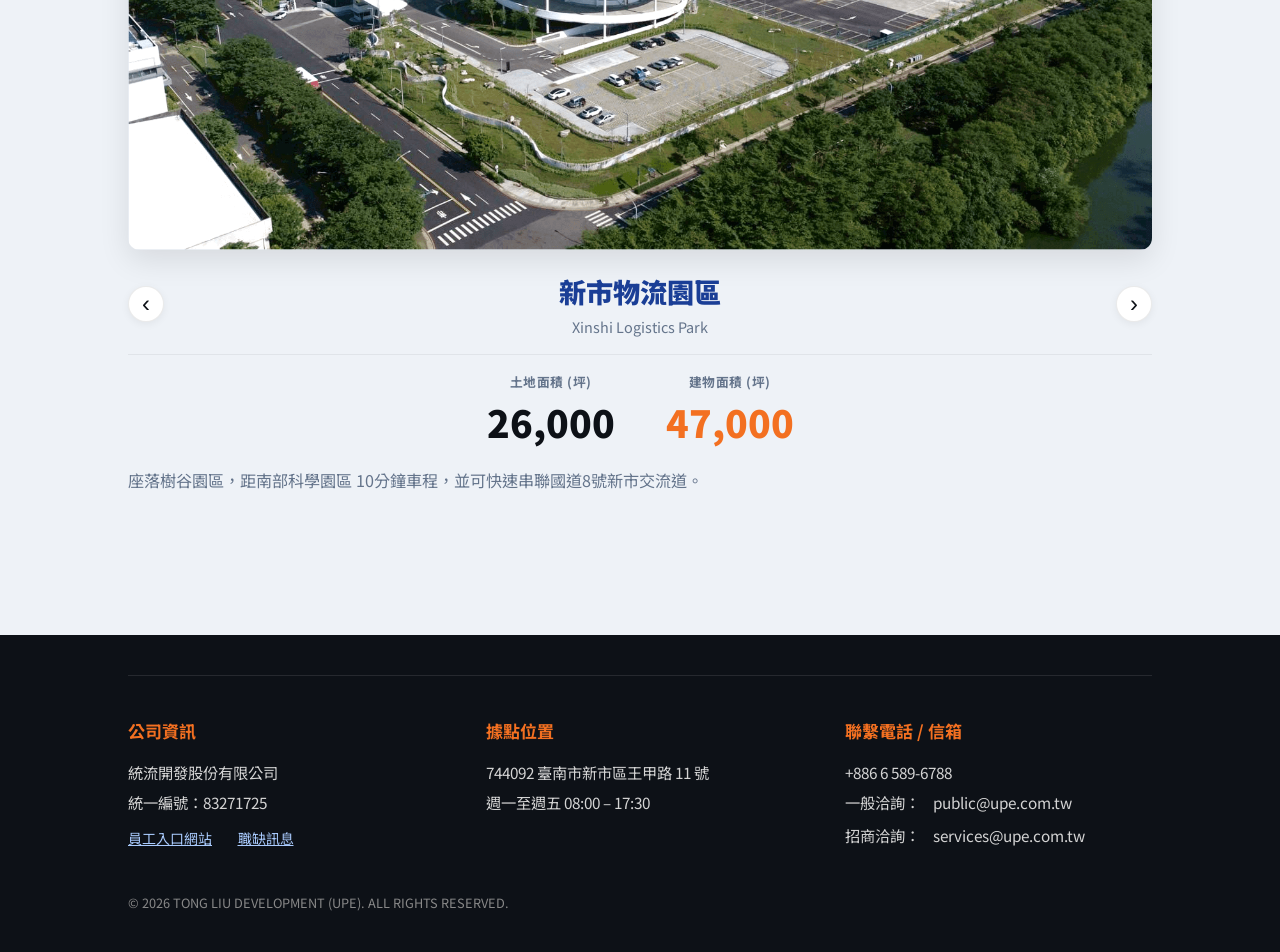
==== commit 66a9420a: "Update: hero banner image changed to 首頁大圖.jpg Co-Authored-By: Claude Sonnet 4.6 <noreply@anthropic.c" ====
--- a/index.html
+++ b/index.html
@@ -41,7 +41,7 @@
     <main>
         <!-- 1. Hero — Full-Viewport Image + Right Title + Bottom Info Box -->
         <section class="hero">
-            <img class="hero-bg" src="images/首頁大圖.png" alt="統流開發物流園區空拍圖">
+            <img class="hero-bg" src="images/首頁大圖.jpg" alt="統流開發物流園區空拍圖">
             <div class="hero-overlay"></div>
             <!-- 品牌名：右下角 -->
             <div class="hero-brand reveal-up">
--- a/style.css
+++ b/style.css
@@ -151,10 +151,11 @@
 .hero {
     position: relative;
     width: 100%;
-    height: 100vh;
-    min-height: 600px;
+    height: calc(100vh - 70px);
+    min-height: 530px;
     overflow: hidden;
     padding: 0; /* 覆蓋全域 section { padding: 140px 10% }，避免左右白邊 */
+    margin-top: 70px; /* 讓 hero 不被 fixed nav 遮住 */
 }
 
 /* 滿版背景圖 */
@@ -523,23 +524,27 @@
 
 /* ── 6. Locations ── */
 .locations-container { display: grid; grid-template-columns: 1fr 0.6fr 1.4fr; gap: 2rem; align-items: center; }
-.location-list-wrapper { position: relative; display: flex; align-items: center; gap: 0.5rem; }
+.location-list-wrapper { position: relative; width: 100%; }
 .card-list-nav {
     display: none; /* hidden on desktop – cards are vertical list */
-    flex-shrink: 0;
+    position: absolute;
+    top: 50%; transform: translateY(-50%);
     width: 36px; height: 36px; border-radius: 50%;
-    border: 1px solid var(--border-light);
+    border: 1px solid rgba(0,0,0,0.15);
     background: white;
+    box-shadow: 0 2px 8px rgba(0,0,0,0.15);
     color: var(--text-primary); font-size: 1.4rem; line-height: 1;
     align-items: center; justify-content: center;
     cursor: pointer; transition: background 0.2s, border-color 0.2s;
     z-index: 10;
 }
+.card-list-prev { left: 0; }
+.card-list-next { right: 0; }
 .card-list-nav:hover { background: var(--accent-orange); border-color: var(--accent-orange); color: white; }
 .location-list { display: flex; flex-direction: column; gap: 0.5rem; }
 .park-card {
     background: white; padding: 1.2rem; border: 1px solid var(--border-light);
-    border-radius: 4px; display: flex; justify-content: space-between; align-items: center;
+    border-radius: 4px; display: flex; flex-direction: column; align-items: flex-start; gap: 0.5rem;
     transition: var(--transition-smooth); text-decoration: none; color: inherit;
 }
 .park-card:hover, .park-card.active {
@@ -547,7 +552,7 @@
     background: #fdfdfd; box-shadow: 0 10px 30px rgba(0,0,0,0.05);
 }
 .park-name {
-    flex: 1;
+    width: 100%;
     display: flex;
     flex-direction: column;
     gap: 0.2rem;
@@ -790,7 +795,7 @@
     nav { position: fixed; top: 0; width: 100%; }
 
     /* Hero 固定高度，不隨視窗壓縮 */
-    .hero { height: 560px; min-height: 560px; max-height: 560px; overflow: hidden; }
+    .hero { height: 490px; min-height: 490px; max-height: 490px; overflow: hidden; margin-top: 70px; }
     .hero-title h1 { font-size: clamp(2.8rem, 5vw, 3.8rem); }
 
     /* Locations：改為直排（同平板），防止三欄過擠 */
@@ -801,25 +806,24 @@
     }
     .map-wrapper { order: 1; width: 100%; align-items: center; }
     #taiwan-svg { max-width: 220px; }
+    .location-list-wrapper { width: 100%; }
     .location-list {
-        order: 2;
-        flex: 1;
+        width: 100%;
         min-width: 0;
         display: flex;
         flex-direction: row;
-        overflow-x: auto;
+        overflow-x: scroll;
         gap: 0.8rem;
-        padding-bottom: 0.5rem;
+        padding: 0.5rem 44px 0.5rem;
         -webkit-overflow-scrolling: touch;
         scroll-snap-type: x mandatory;
         scrollbar-width: none;
-        padding-left: 0.5rem;
-        padding-right: 0.5rem;
+        touch-action: pan-x;
     }
     .location-list::-webkit-scrollbar { display: none; }
     .location-list .park-card {
-        min-width: 280px;
-        max-width: 320px;
+        min-width: calc(100% - 88px);
+        max-width: calc(100% - 88px);
         flex-shrink: 0;
         scroll-snap-align: center;
         transform: none !important;
@@ -876,26 +880,25 @@
         align-items: center;
     }
     #taiwan-svg { max-width: 200px; }
+    .location-list-wrapper { width: 100%; }
     .location-list {
-        order: 2;
-        flex: 1;
+        width: 100%;
         min-width: 0;
         display: flex;
         flex-direction: row;
-        overflow-x: auto;
+        overflow-x: scroll;
         gap: 0.8rem;
-        padding-bottom: 0.5rem;
+        padding: 0.5rem 44px 0.5rem;
         -webkit-overflow-scrolling: touch;
         scroll-snap-type: x mandatory;
         -webkit-scroll-snap-type: x mandatory;
-        padding-left: 0.5rem;
-        padding-right: 0.5rem;
         scrollbar-width: none;
+        touch-action: pan-x;
     }
     .location-list::-webkit-scrollbar { display: none; }
     .location-list .park-card {
-        min-width: 220px;
-        max-width: 260px;
+        min-width: calc(100% - 88px);
+        max-width: calc(100% - 88px);
         flex-shrink: 0;
         scroll-snap-align: center;
         transform: none !important;
@@ -925,7 +928,7 @@
     .logo-en { font-size: 0.72rem; letter-spacing: 0.05em; line-height: 1; }
 
     /* Hero */
-    .hero { height: 500px; min-height: 500px; max-height: 500px; overflow: hidden; }
+    .hero { height: 430px; min-height: 430px; max-height: 430px; overflow: hidden; margin-top: 70px; }
     .hero-bg {
         position: absolute;
         inset: 0;
@@ -1048,15 +1051,15 @@
     #locations { padding: 60px 5%; }
     #locations h2 { font-size: 1.8rem !important; margin-bottom: 1.5rem !important; }
 
-    /* 手機：一次顯示一張卡片的 carousel，scroll-snap-align: center 置中
-       container ≈ 90vw，card = 82vw → 兩側各 4vw padding 讓首尾卡片也能置中 */
+    /* 手機：一次顯示一張卡片的 carousel，箭頭 absolute 疊在上面 */
+    .location-list-wrapper { width: 100%; }
     .location-list {
-        padding-left: 4vw;
-        padding-right: 4vw;
+        padding: 0.5rem 44px 0.5rem;
+        touch-action: pan-x;
     }
     .location-list .park-card {
-        min-width: 82vw;
-        max-width: 82vw;
+        min-width: calc(100% - 88px);
+        max-width: calc(100% - 88px);
         scroll-snap-align: center;
     }
 
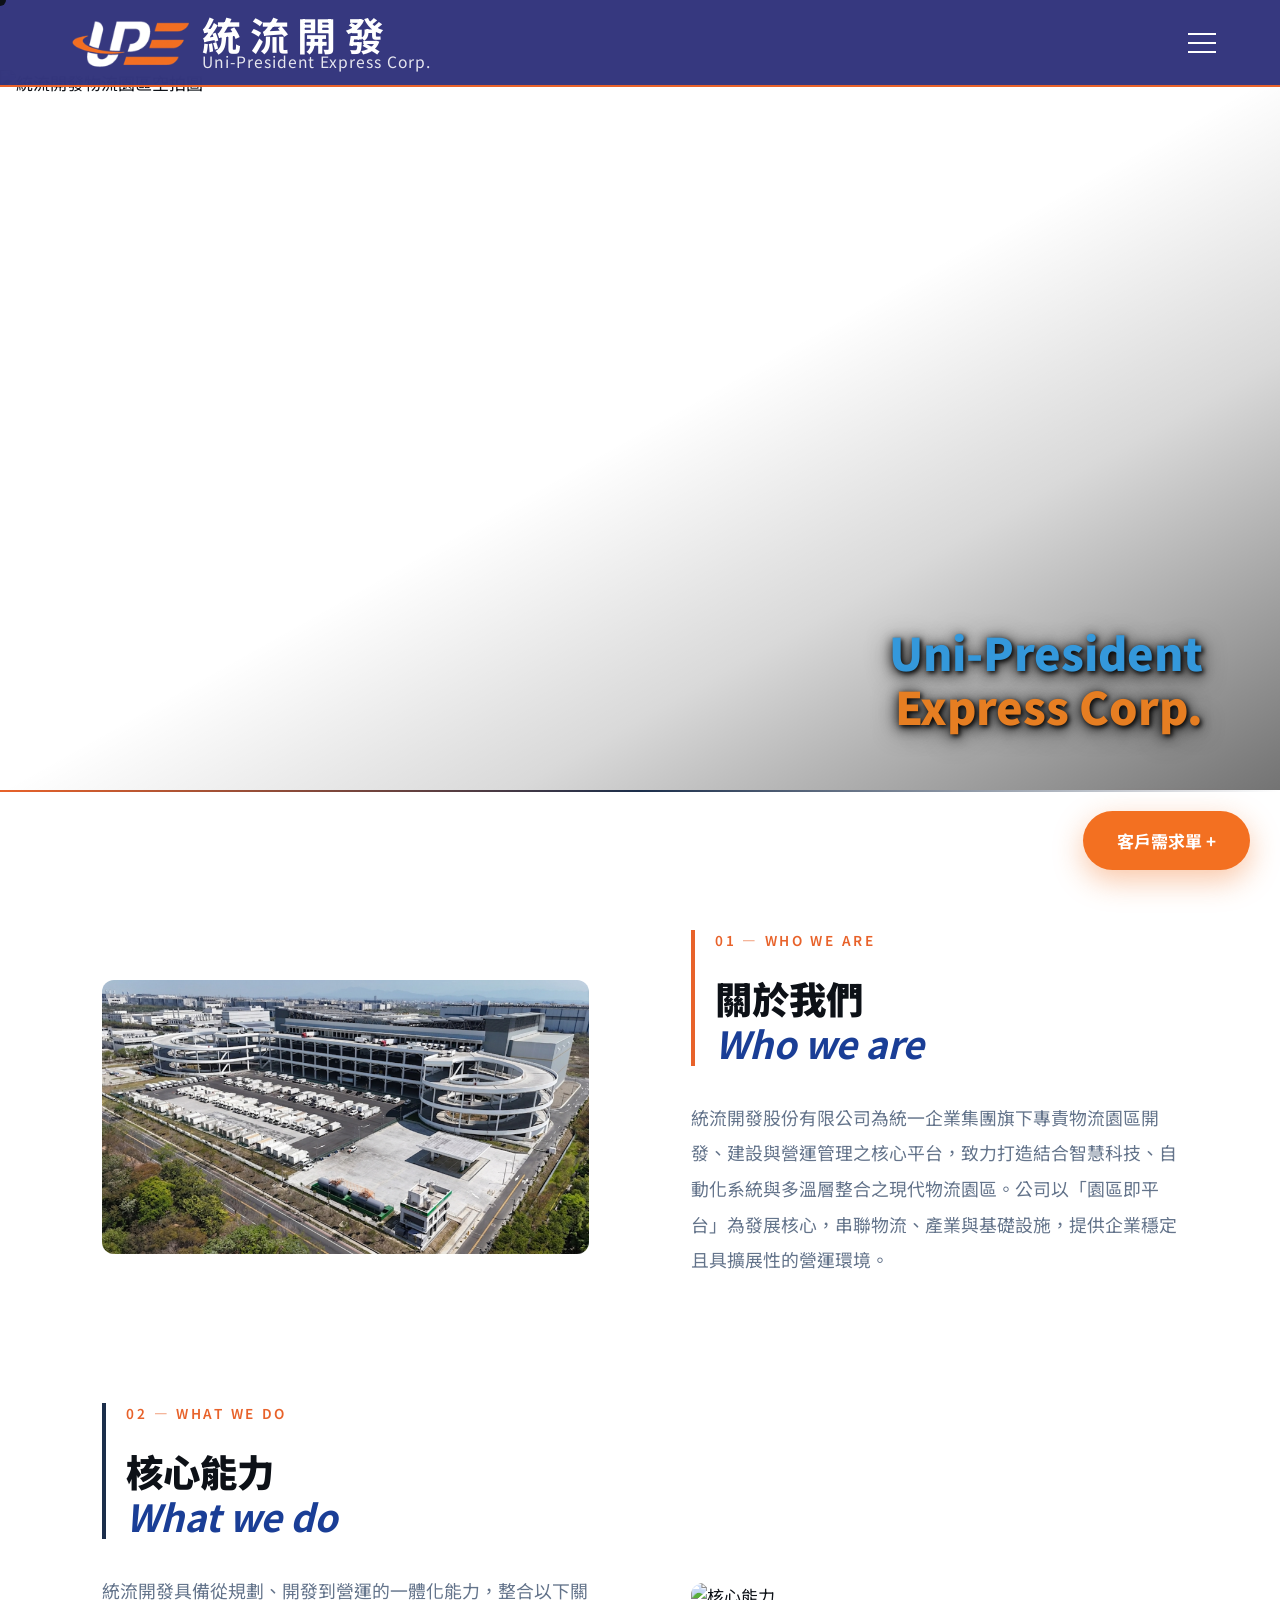
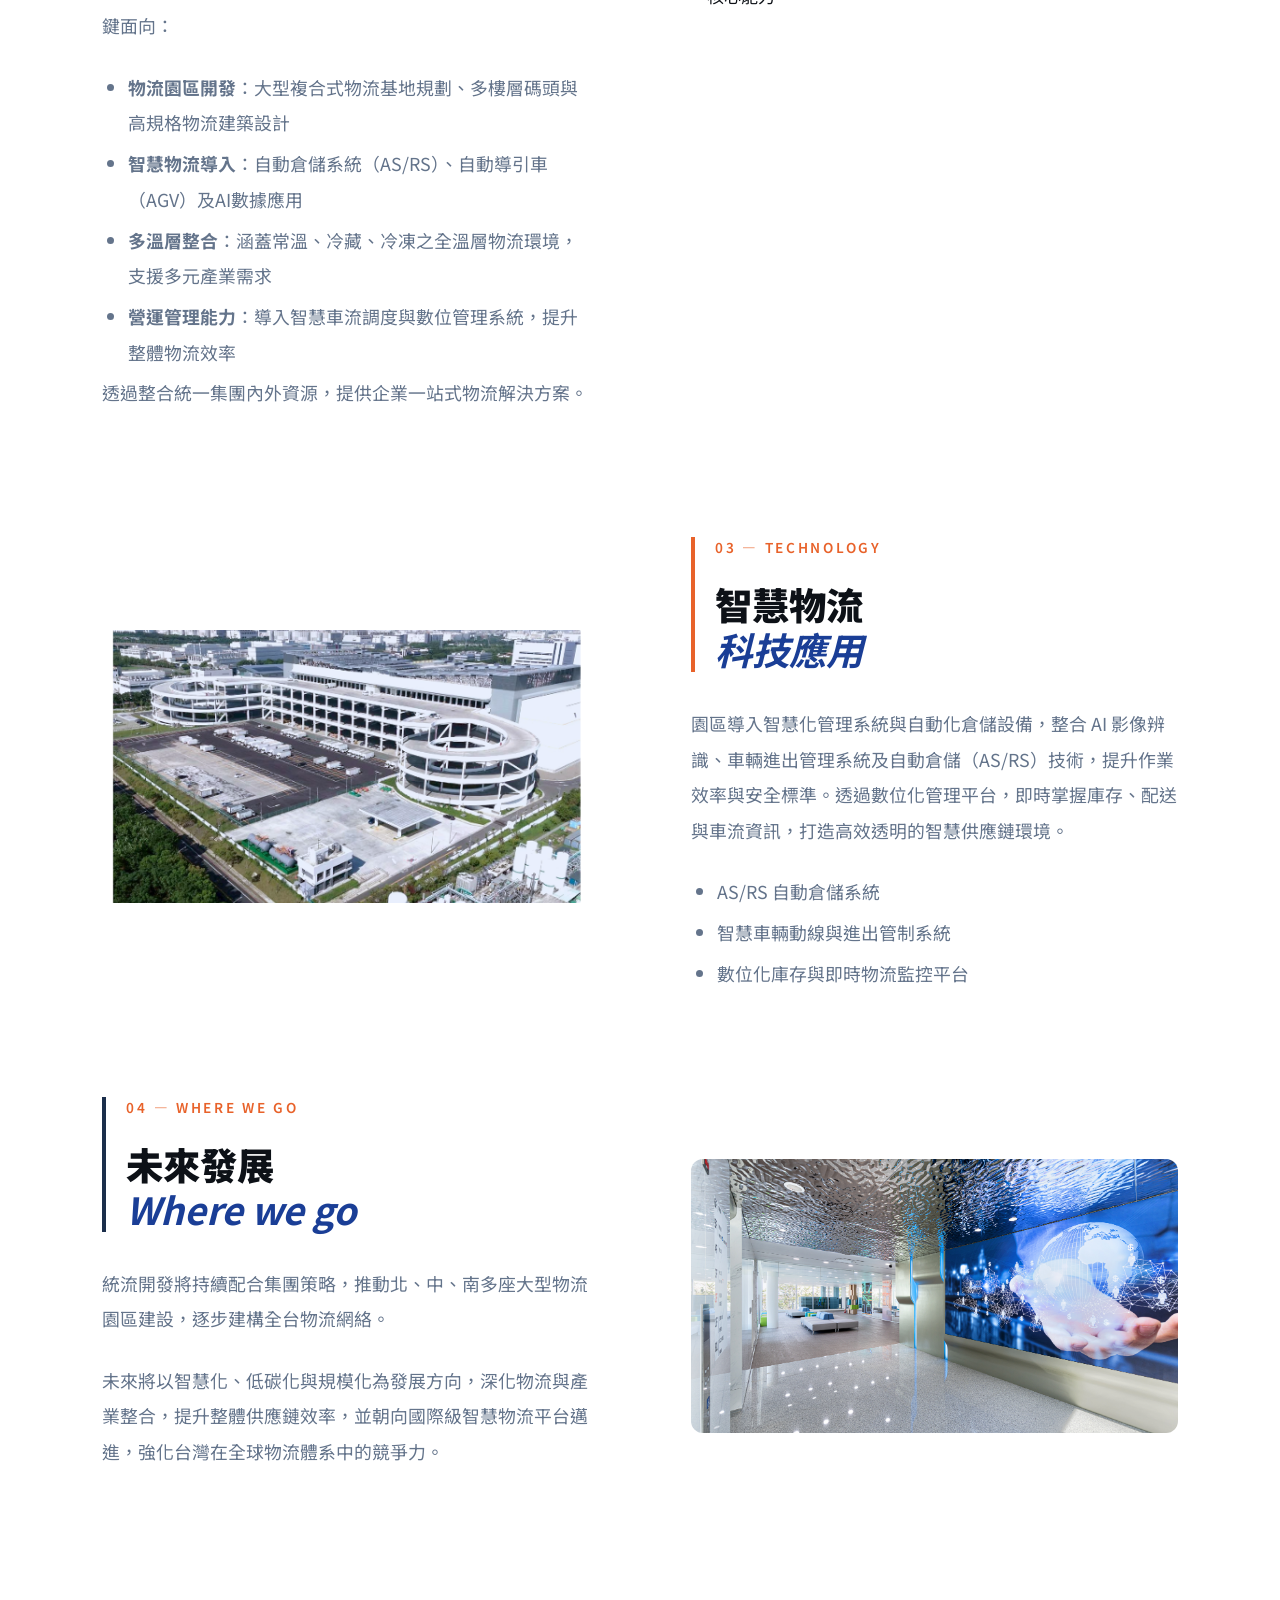
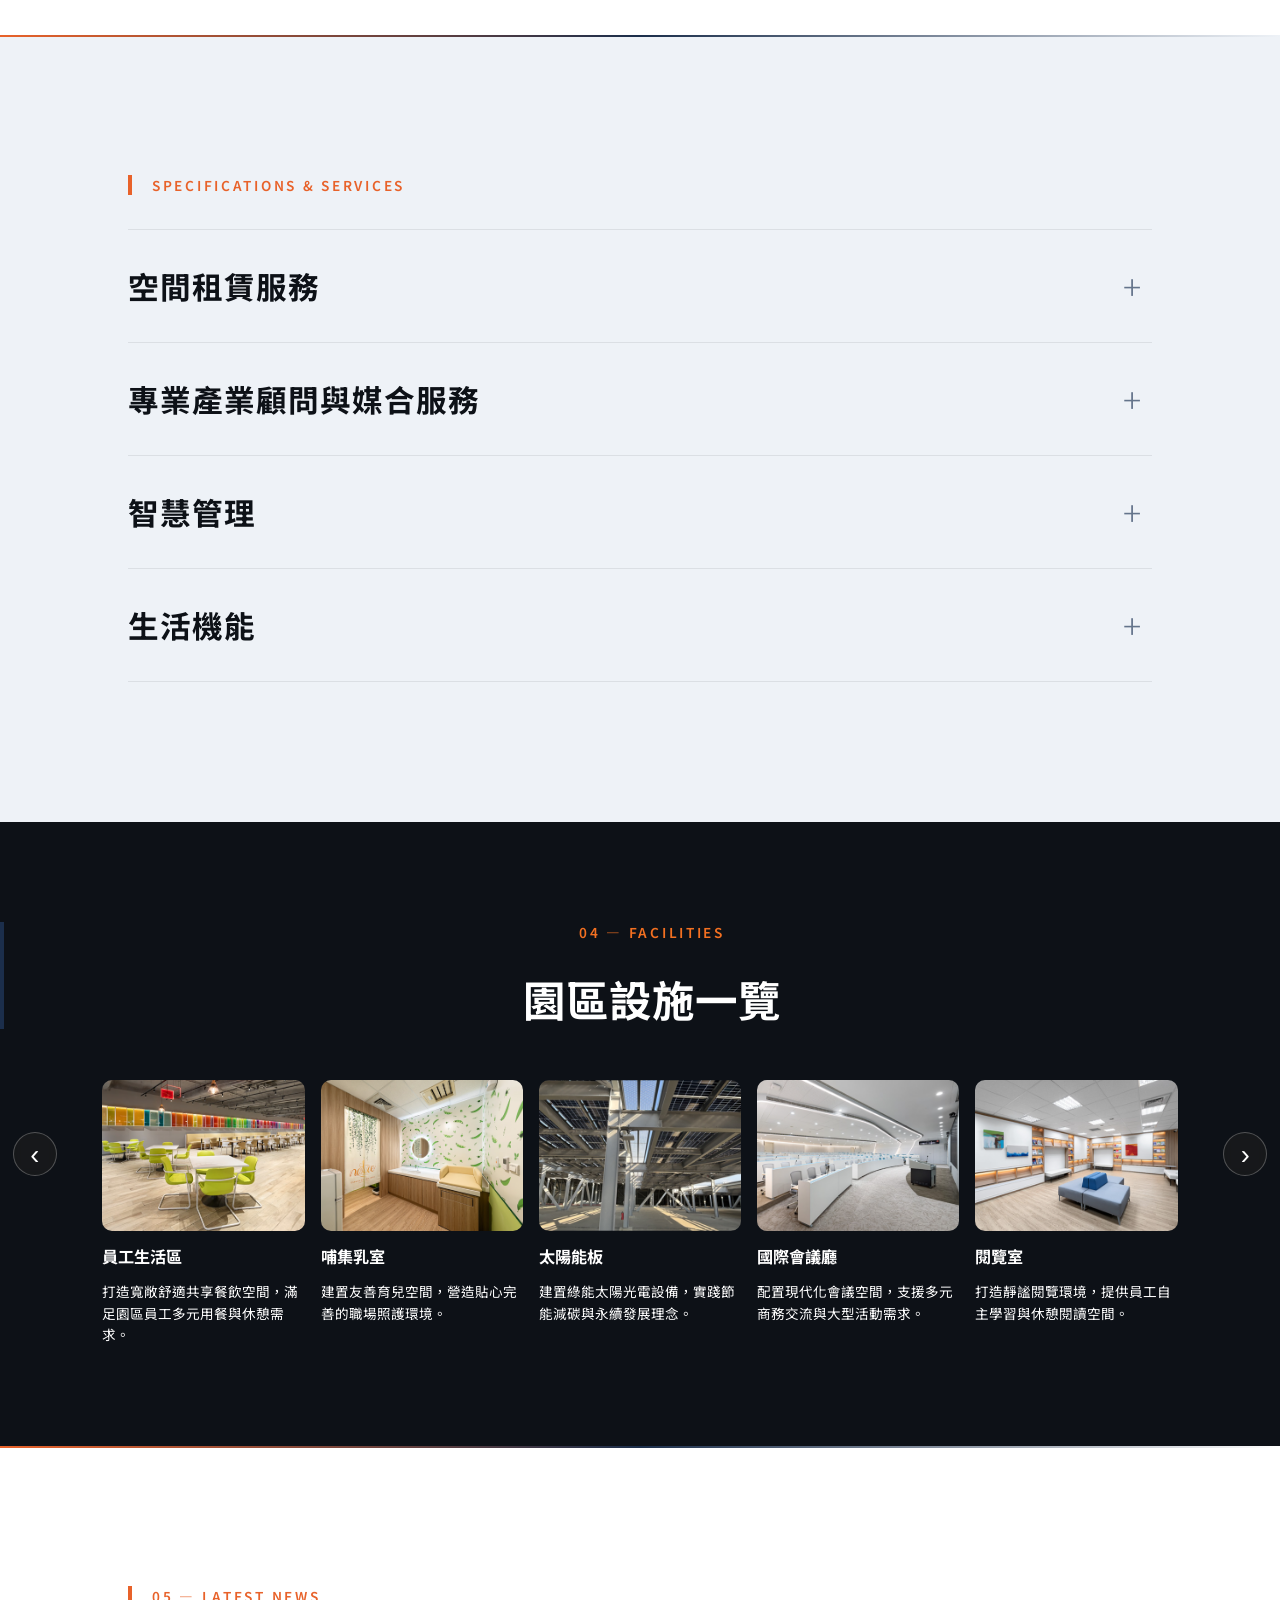
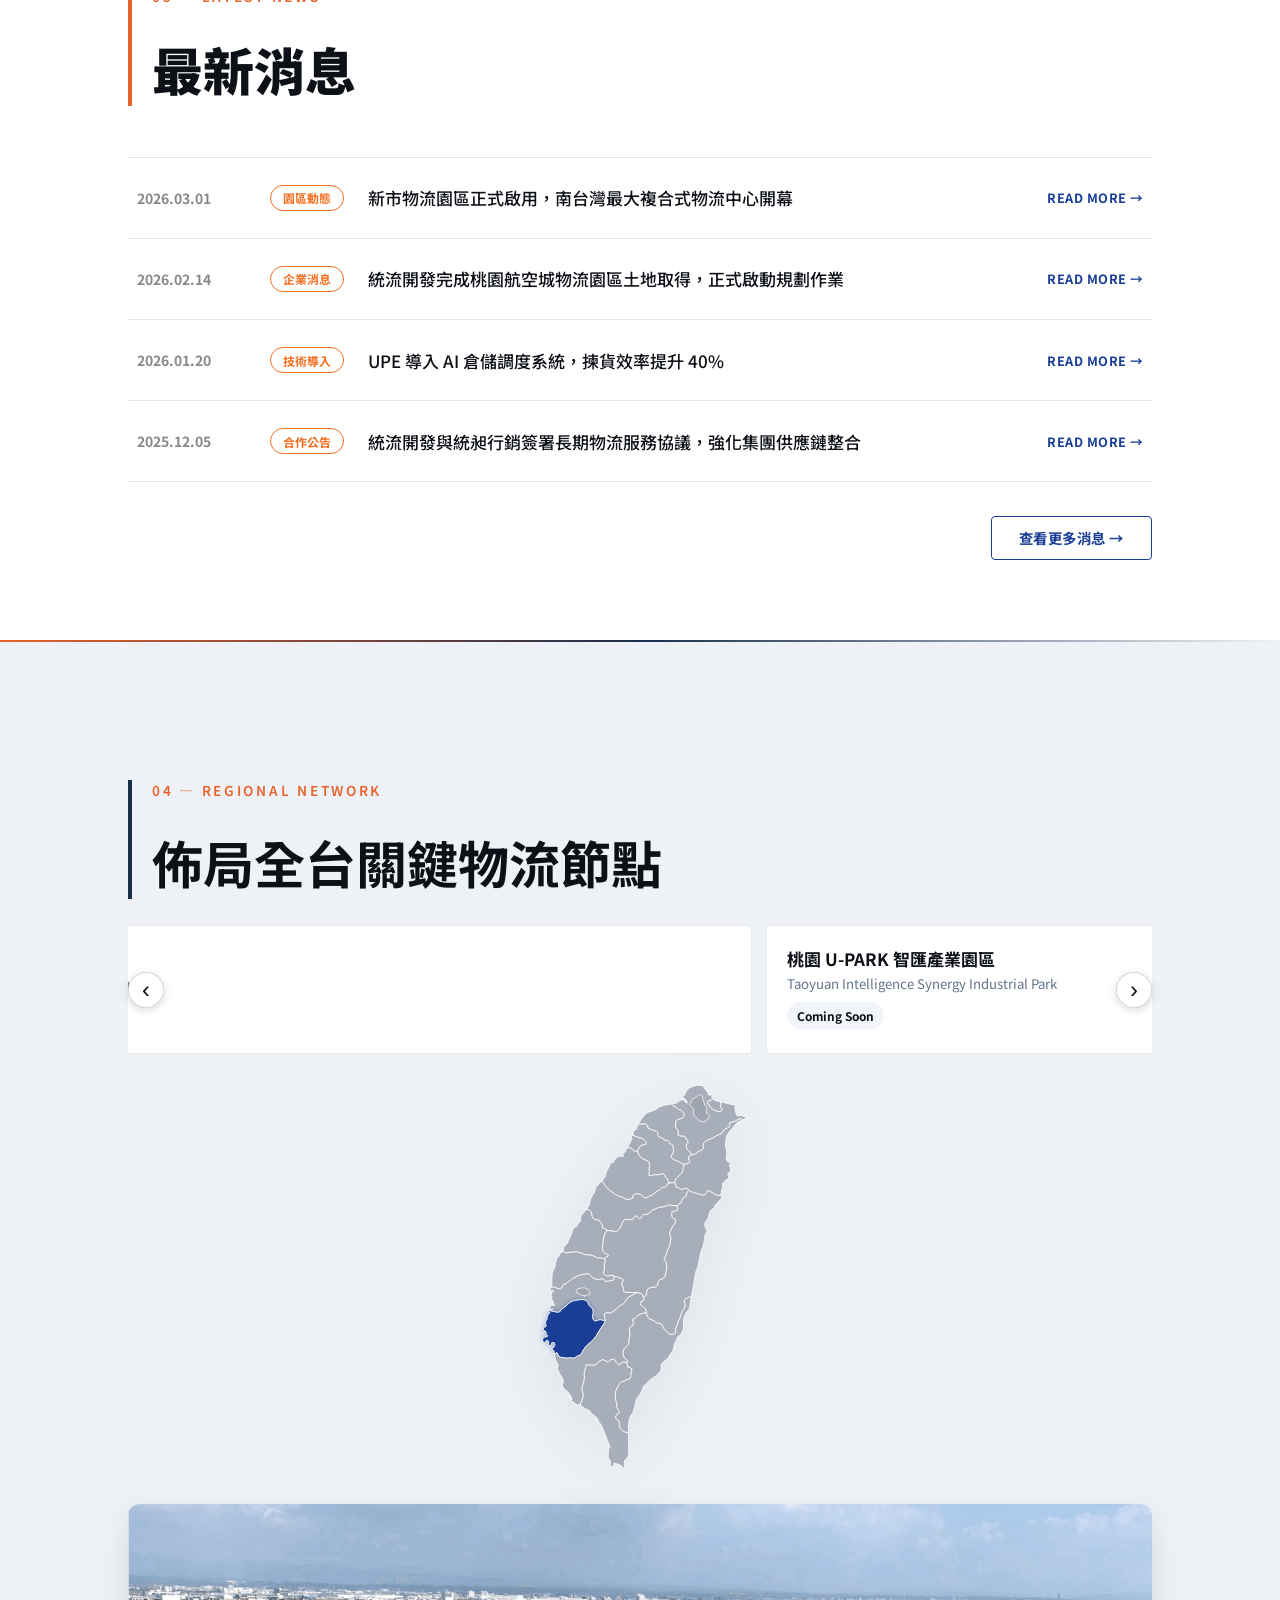
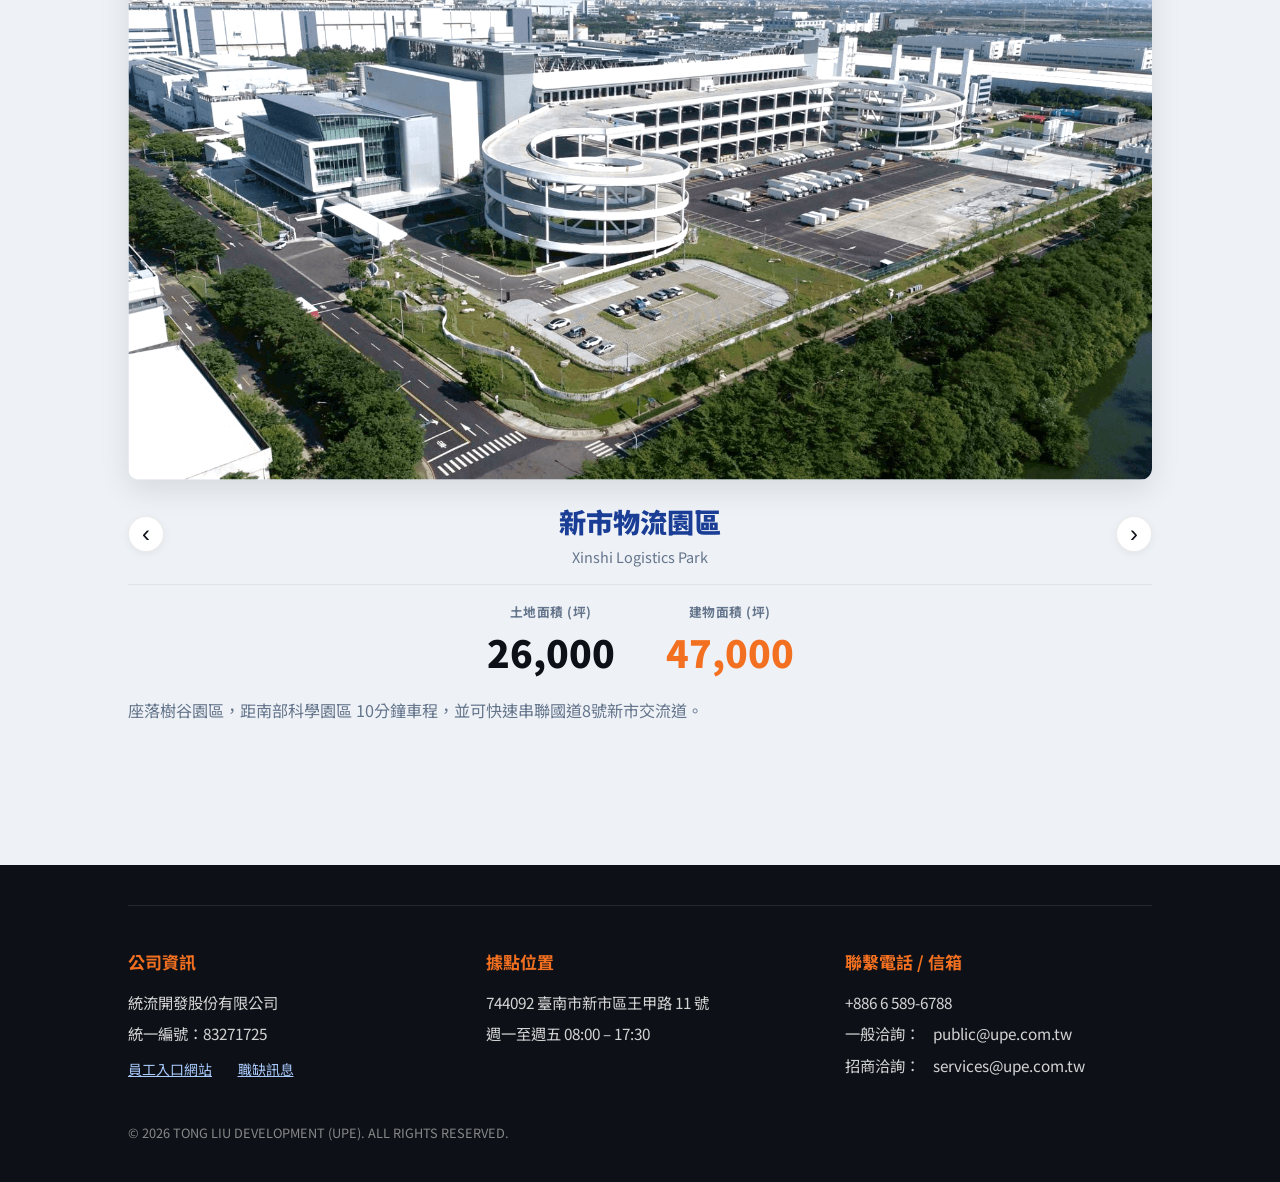
==== commit fbca8a0b: "Update hero banner to 官方網站大圖修0421.png Co-Authored-By: Claude Sonnet 4.6 <noreply@anthropic.com>" ====
--- a/index.html
+++ b/index.html
@@ -41,7 +41,7 @@
     <main>
         <!-- 1. Hero — Full-Viewport Image + Right Title + Bottom Info Box -->
         <section class="hero">
-            <img class="hero-bg" src="images/首頁大圖.jpg" alt="統流開發物流園區空拍圖">
+            <img class="hero-bg" src="images/官方網站大圖修0421.png" alt="統流開發物流園區空拍圖">
             <div class="hero-overlay"></div>
             <!-- 品牌名：右下角 -->
             <div class="hero-brand reveal-up">
--- a/style.css
+++ b/style.css
@@ -29,6 +29,7 @@
 main {
     width: 100%;
     overflow-x: hidden;
+    padding-top: 70px; /* offset for fixed nav */
 }
 
 /* ── Custom Cursor ── */
@@ -151,20 +152,18 @@
 .hero {
     position: relative;
     width: 100%;
-    height: calc(100vh - 70px);
-    min-height: 530px;
+    padding: 0; /* 覆蓋全域 section { padding: 140px 10% }，避免左右白邊 */
+    aspect-ratio: 1706 / 960; /* 圖片原始比例，確保 hero 高度與圖片一致，無多餘空白 */
     overflow: hidden;
-    padding: 0; /* 覆蓋全域 section { padding: 140px 10% }，避免左右白邊 */
-    margin-top: 70px; /* 讓 hero 不被 fixed nav 遮住 */
-}
-
-/* 滿版背景圖 */
+}
+
+/* 滿版背景圖：絕對定位填滿 hero，object-fit:cover 不裁切（圖已 16:9） */
 .hero-bg {
     position: absolute;
     inset: 0;
-    width: 100%; height: 100%;
+    width: 100%;
+    height: 100%;
     object-fit: cover;
-    object-position: center;
     z-index: 0;
 }
 
@@ -795,7 +794,7 @@
     nav { position: fixed; top: 0; width: 100%; }
 
     /* Hero 固定高度，不隨視窗壓縮 */
-    .hero { height: 490px; min-height: 490px; max-height: 490px; overflow: hidden; margin-top: 70px; }
+    .hero { overflow: hidden; }
     .hero-title h1 { font-size: clamp(2.8rem, 5vw, 3.8rem); }
 
     /* Locations：改為直排（同平板），防止三欄過擠 */
@@ -928,14 +927,7 @@
     .logo-en { font-size: 0.72rem; letter-spacing: 0.05em; line-height: 1; }
 
     /* Hero */
-    .hero { height: 430px; min-height: 430px; max-height: 430px; overflow: hidden; margin-top: 70px; }
-    .hero-bg {
-        position: absolute;
-        inset: 0;
-        width: 100%; height: 100%;
-        object-fit: cover;
-        object-position: center center;
-    }
+    .hero { overflow: hidden; }
     .hero-title {
         top: 28%;
         transform: none;
@@ -967,20 +959,7 @@
 
     /* ── Hero mobile (481px–768px 基準) ── */
     .hero {
-        height: 420px;
-        min-height: 420px;
-        max-height: 420px;
         overflow: hidden;
-        background-color: #1B2E4B;
-    }
-    .hero-bg {
-        position: absolute;
-        inset: 0;
-        width: 100%;
-        height: 100%;
-        display: block;
-        object-fit: cover;
-        object-position: center center;
     }
     .hero-title {
         top: 15%;
@@ -1102,9 +1081,6 @@
     .logo-en { font-size: 0.58rem; line-height: 1; }
 
     .hero {
-        height: 360px;
-        min-height: 360px;
-        max-height: 360px;
         overflow: hidden;
     }
     .hero-title {
